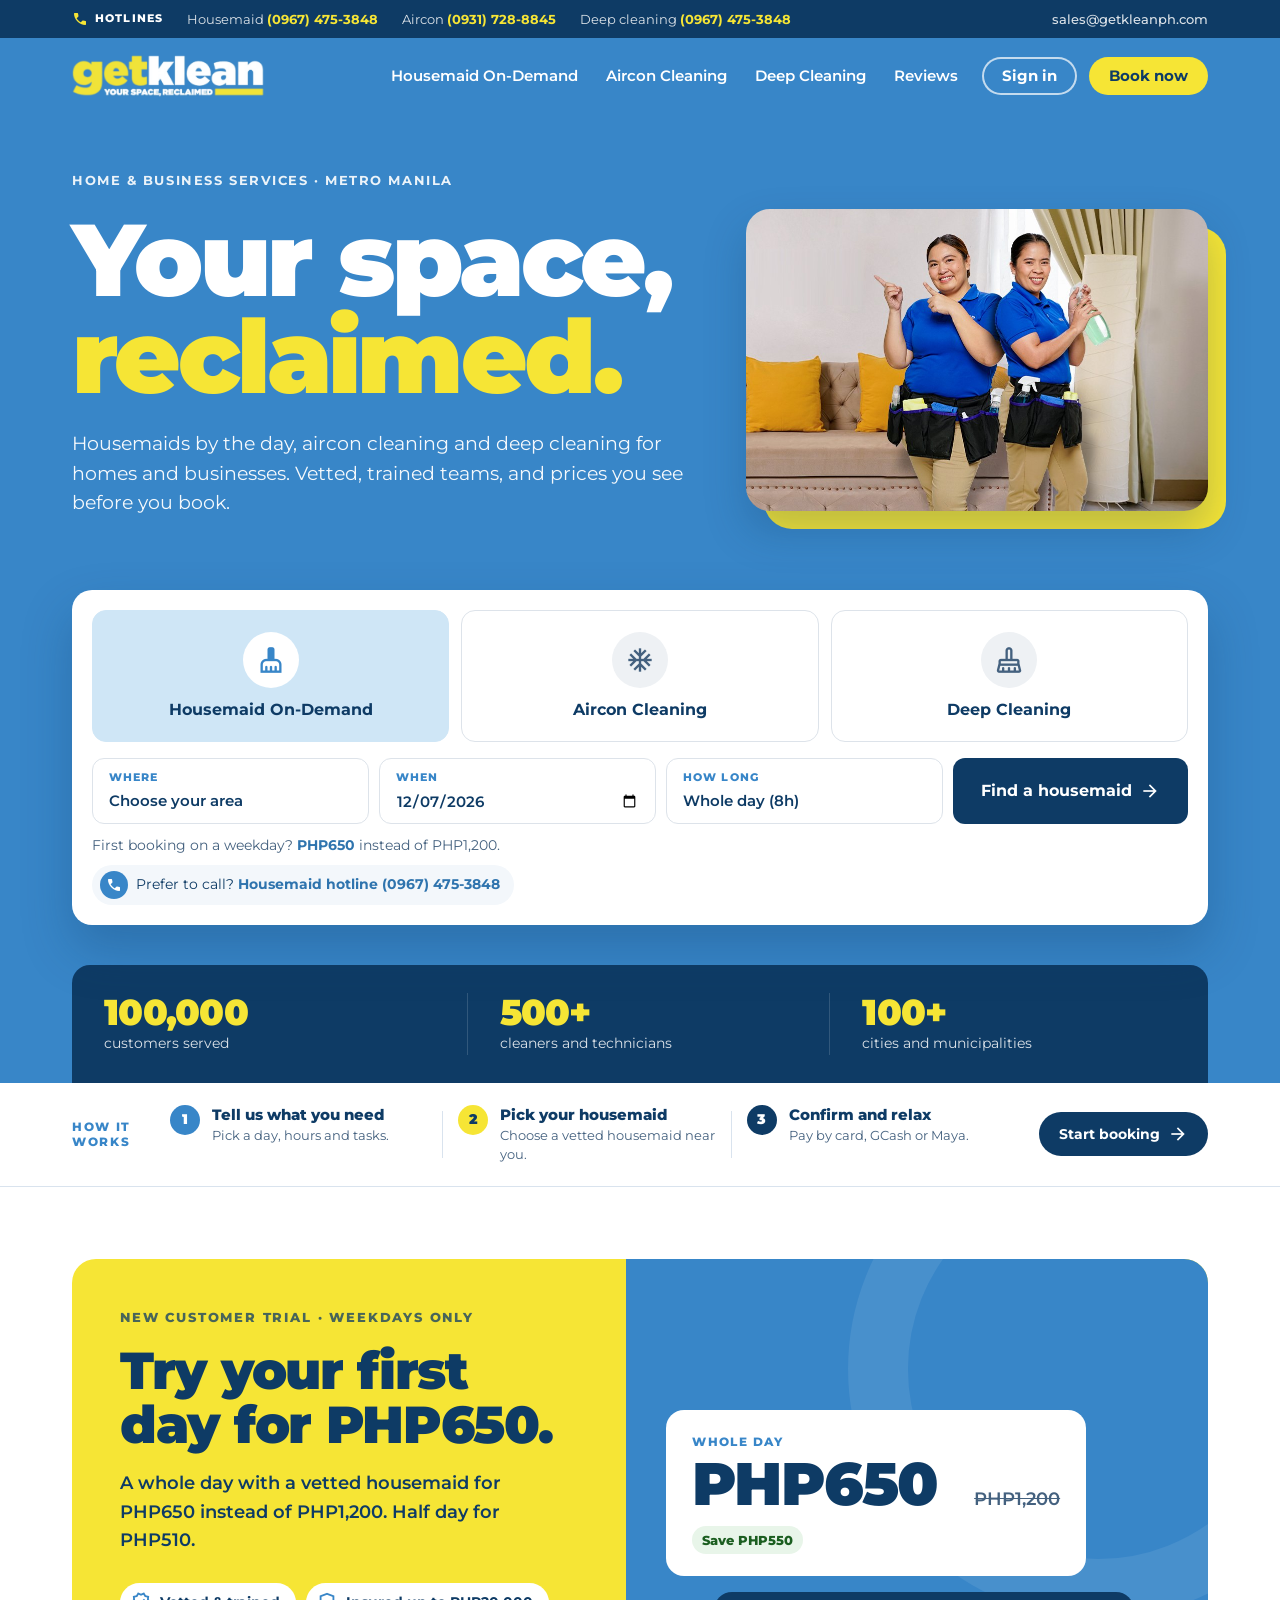
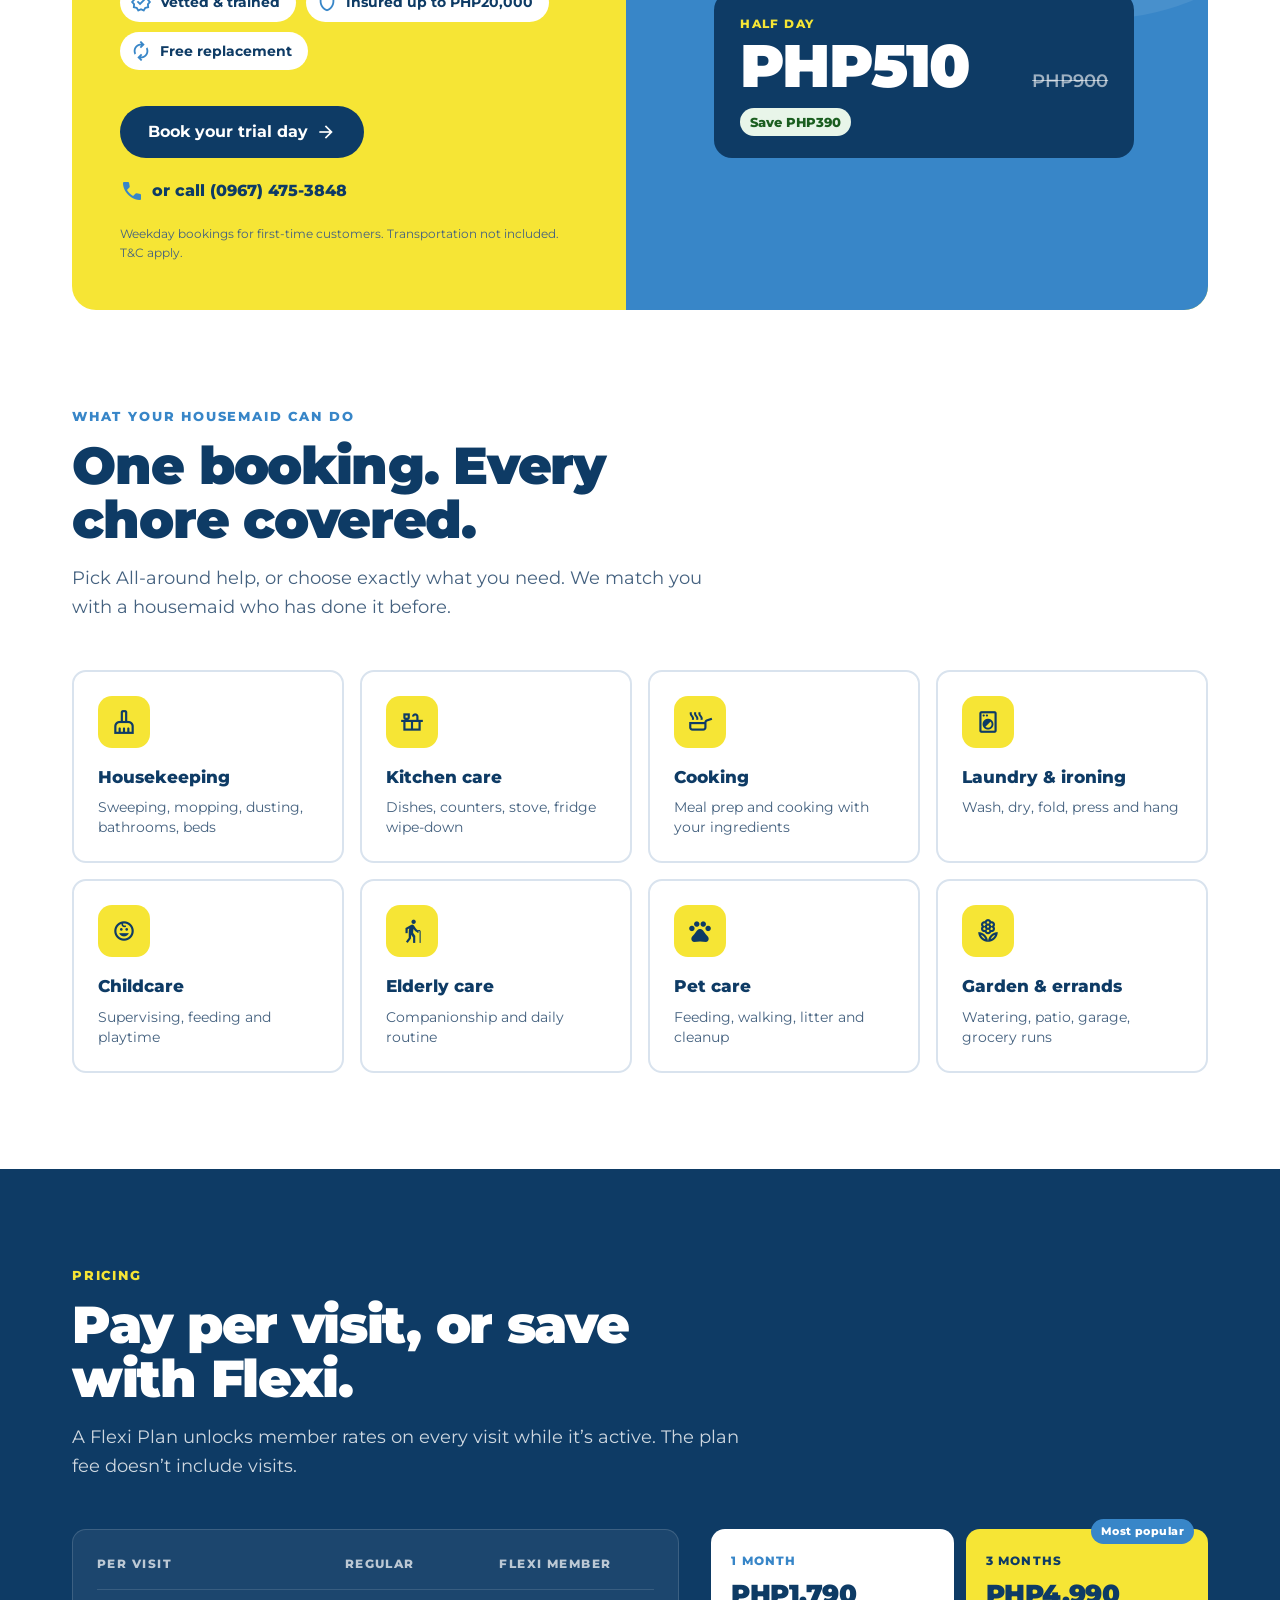
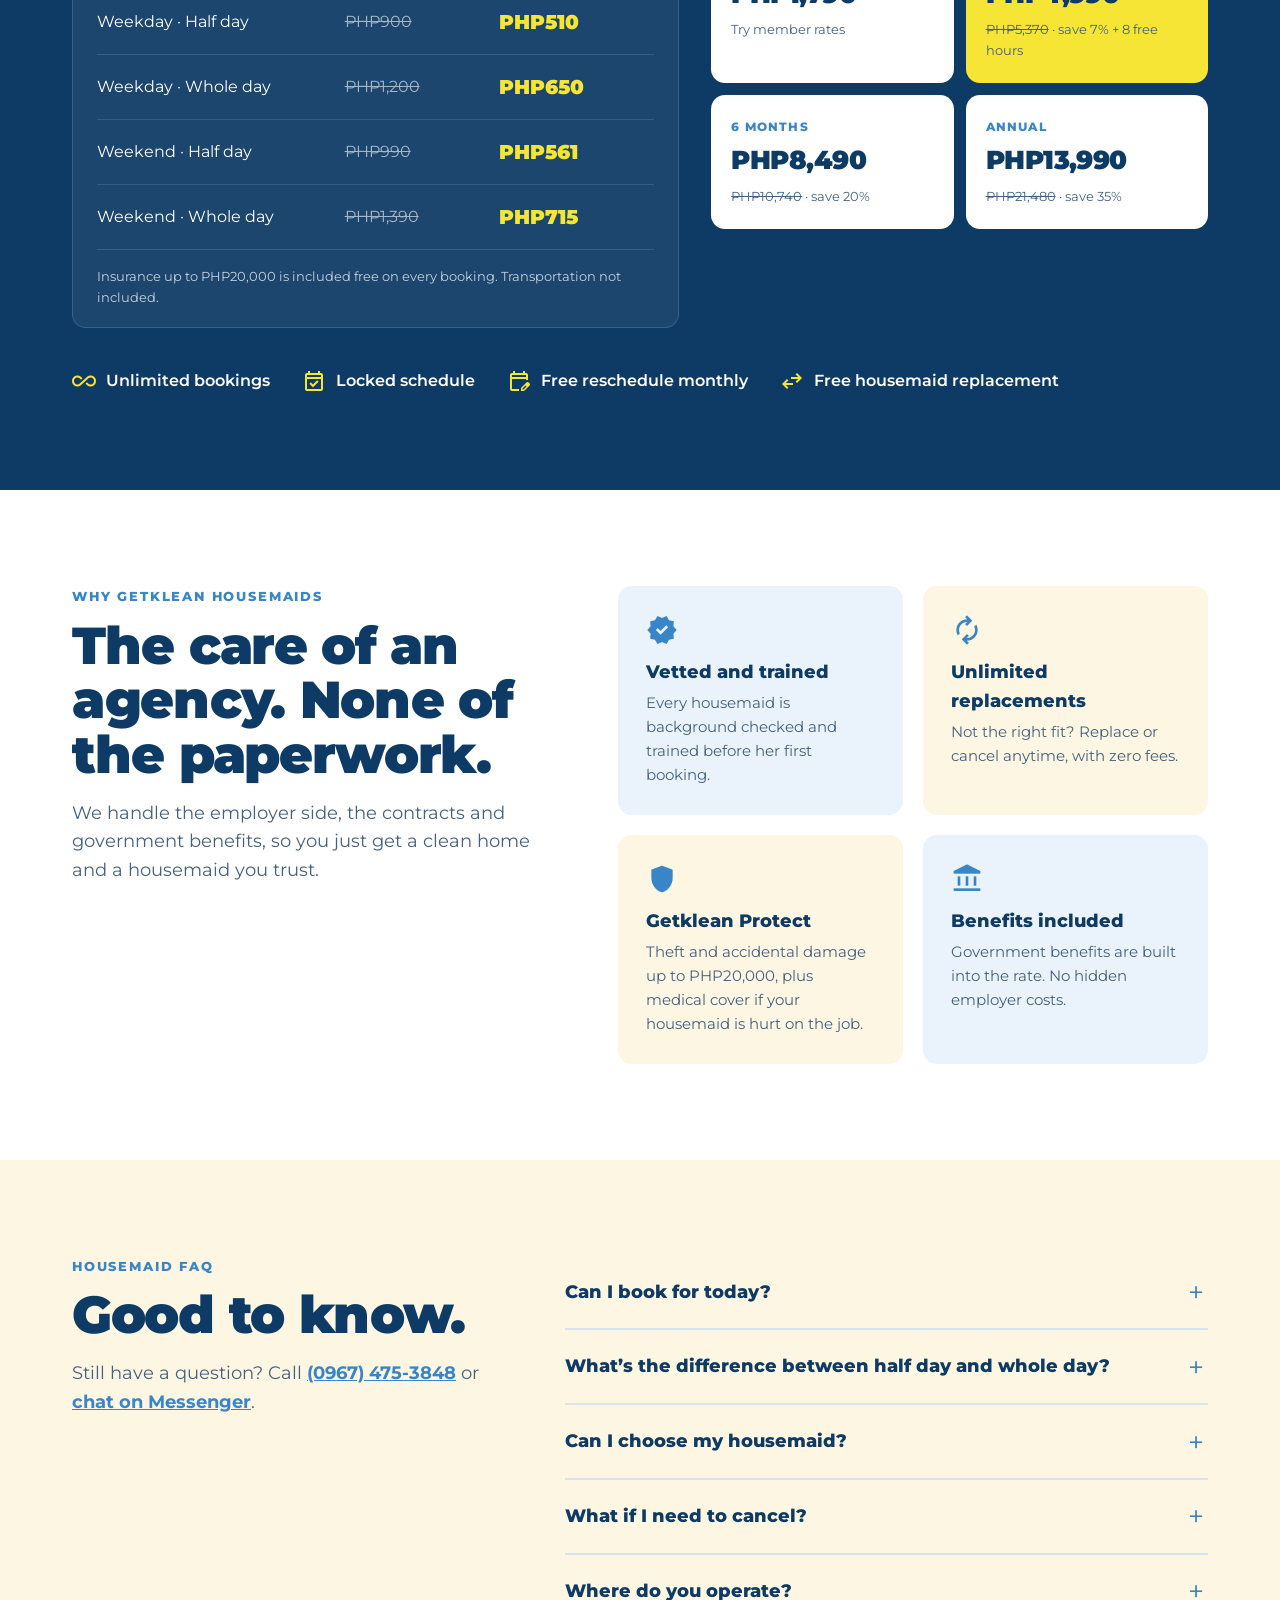
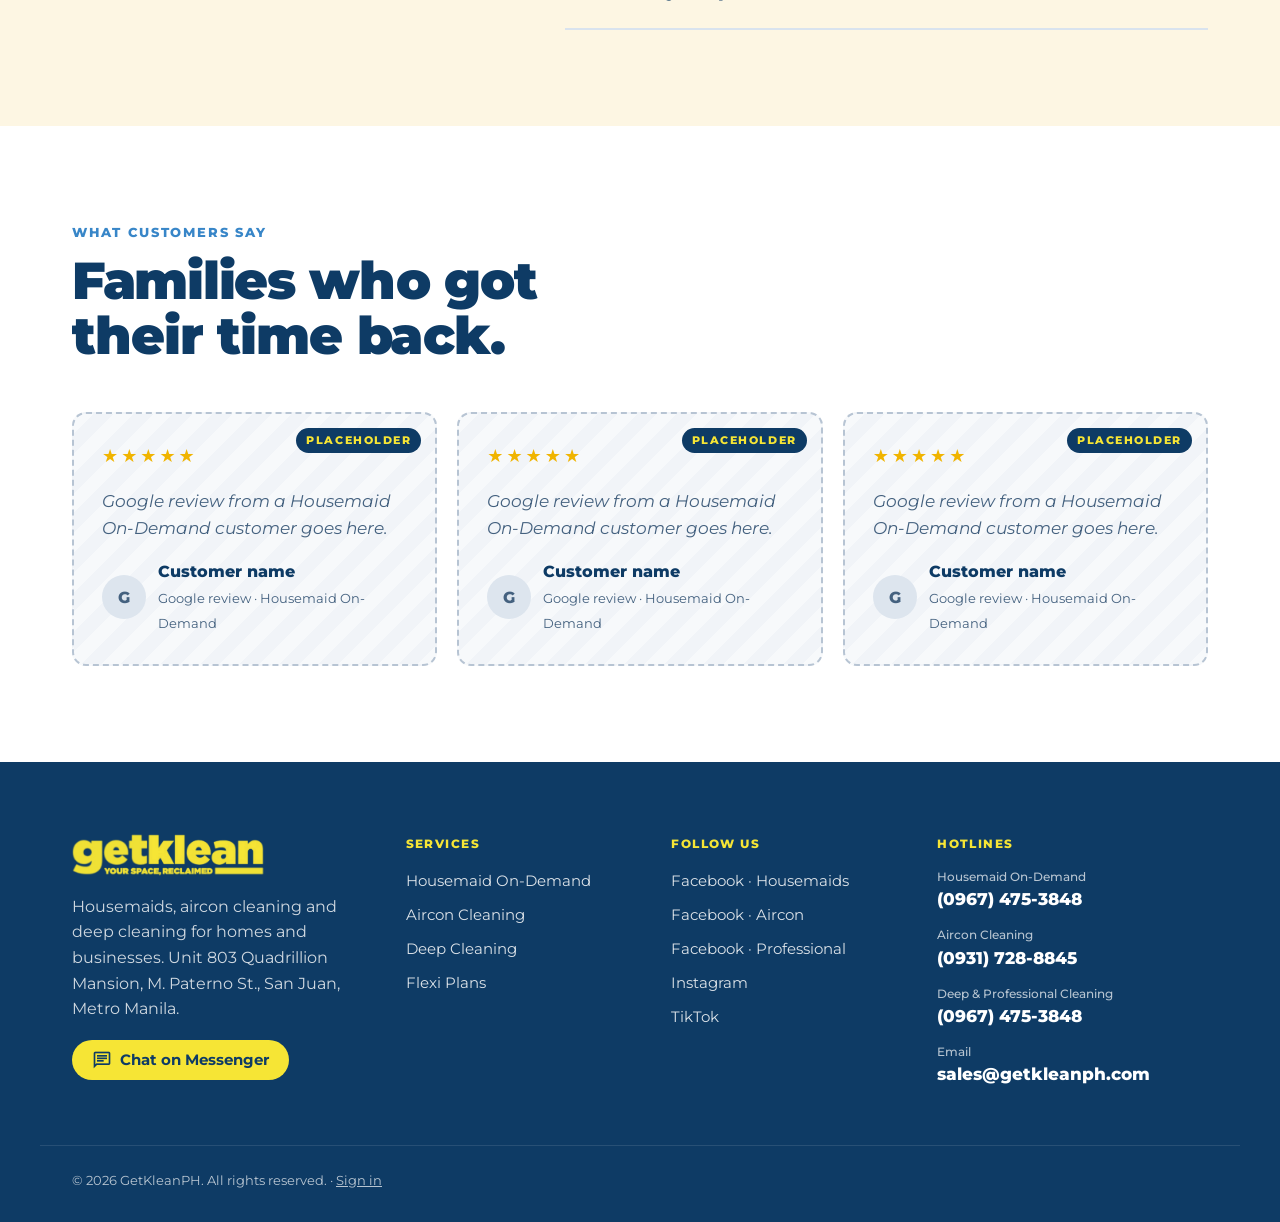
==== index.html @ 26be7ef7 "Per-unit testimonials; client logos only on Aircon and Deep Cleaning; housemaid review placeholders " ====
<!doctype html>
<html lang="en">
<head>
  <meta charset="utf-8">
  <meta name="viewport" content="width=device-width, initial-scale=1">
  <title>Getklean · Your space, reclaimed</title>
  <meta name="description" content="Housemaids on demand, aircon cleaning and deep cleaning for homes and businesses in Metro Manila. Vetted, trained, insured.">
  <meta property="og:title" content="Getklean · Your space, reclaimed">
  <meta property="og:description" content="Housemaid On-Demand, Aircon Cleaning and Deep Cleaning in Metro Manila.">
  <meta property="og:image" content="brand/logo.png">
  <meta name="theme-color" content="#3886c8">
  <link rel="icon" href="brand/favicon.png">
  <link rel="preconnect" href="https://fonts.googleapis.com">
  <link rel="preconnect" href="https://fonts.gstatic.com" crossorigin>
  <link rel="stylesheet" href="https://fonts.googleapis.com/css2?family=Montserrat:wght@400;500;600;700;800;900&display=swap">
  <link rel="stylesheet" href="https://fonts.googleapis.com/css2?family=Material+Symbols+Outlined:opsz,wght,FILL,GRAD@20..48,400,0..1,0&display=block">
  <link rel="stylesheet" href="site.css">
</head>
<body>
  <a class="skip" href="#main">Skip to content</a>

  <div class="hotbar" role="region" aria-label="Hotlines">
    <div class="container hotbar-in">
      <span class="hb-lbl"><span class="ic fill">call</span>Hotlines</span>
      <span>Housemaid <a href="tel:+639674753848">(0967) 475-3848</a></span>
      <span>Aircon <a href="tel:+639317288845">(0931) 728-8845</a></span>
      <span>Deep cleaning <a href="tel:+639674753848">(0967) 475-3848</a></span>
      <a class="hb-mail" href="mailto:sales@getkleanph.com">sales@getkleanph.com</a>
    </div>
  </div>

  <header class="top" id="top">
    <div class="container top-in">
      <a href="./" class="brand" aria-label="Getklean home"><img src="brand/logo-on-blue.png" alt="Getklean · Your space, reclaimed" width="192" height="42"></a>
      <button class="menu-btn" aria-label="Open menu" aria-expanded="false" aria-controls="menu"><span class="ic">menu</span></button>
      <nav class="menu" id="menu" aria-label="Main">
        <a href="#book-housemaid" data-unit-link="housemaid">Housemaid On-Demand</a>
        <a href="#book-aircon" data-unit-link="aircon">Aircon Cleaning</a>
        <a href="#book-deep" data-unit-link="deep">Deep Cleaning</a>
        <a href="#reviews" data-sec-link="reviews">Reviews</a>
        <a class="btn ghost" href="app/#/sign-in">Sign in</a>
        <a class="btn yellow" href="#book">Book now</a>
      </nav>
    </div>
  </header>

  <main id="main">
    <!-- ===================== SHARED MAIN BANNER ===================== -->
    <section class="hero">
      <div class="container hero-grid">
        <div class="hero-copy">
          <p class="eyebrow">Home &amp; business services · Metro Manila</p>
          <h1 class="display">Your space,<br><span class="y">reclaimed.</span></h1>
          <p class="lead">Housemaids by the day, aircon cleaning and deep cleaning for homes and businesses. Vetted, trained teams, and prices you see before you book.</p>
        </div>
        <figure class="hero-figure">
          <img src="img/cover-team.jpg" alt="Two smiling Getklean cleaners in blue uniforms with cleaning tool belts" width="923" height="604" fetchpriority="high">
        </figure>
      </div>

      <div class="container">
        <div class="finder" id="book">
          <div class="svc-tabs" role="tablist" aria-label="Choose a service">
            <button class="svc on" role="tab" aria-selected="true" aria-controls="f-housemaid" id="t-housemaid" data-svc="housemaid"><span class="svc-ic"><span class="ic">cleaning_services</span></span><b>Housemaid On-Demand</b></button>
            <button class="svc" role="tab" aria-selected="false" aria-controls="f-aircon" id="t-aircon" data-svc="aircon" tabindex="-1"><span class="svc-ic"><span class="ic">ac_unit</span></span><b>Aircon Cleaning</b></button>
            <button class="svc" role="tab" aria-selected="false" aria-controls="f-deep" id="t-deep" data-svc="deep" tabindex="-1"><span class="svc-ic"><span class="ic">mop</span></span><b>Deep Cleaning</b></button>
          </div>

          <form class="svc-form" id="f-housemaid" role="tabpanel" aria-labelledby="t-housemaid" data-svc="housemaid" novalidate>
            <label class="q-field"><span>Where</span><select name="where" required><option value="" selected disabled>Choose your area</option><option>Metro Manila</option><option>Bulacan</option><option>Rizal</option></select></label>
            <label class="q-field"><span>When</span><input type="date" name="when" required></label>
            <label class="q-field"><span>How long</span><select name="dur"><option value="whole">Whole day (8h)</option><option value="half">Half day (4h)</option></select></label>
            <button class="btn navy lg" type="submit">Find a housemaid <span class="ic">arrow_forward</span></button>
            <p class="f-note">First booking on a weekday? <b>PHP650</b> instead of PHP1,200.</p>
            <a class="f-call" href="tel:+639674753848"><span class="ic fill">call</span><span>Prefer to call? <b>Housemaid hotline (0967) 475-3848</b></span></a>
          </form>

          <form class="svc-form" id="f-aircon" role="tabpanel" aria-labelledby="t-aircon" data-svc="aircon" hidden novalidate>
            <label class="q-field"><span>Aircon type</span><select name="actype">
              <option value="Window type" data-price="970">Window type · PHP970</option>
              <option value="Split type" data-price="1600" selected>Split type · PHP1,600</option>
              <option value="Floor mounted" data-price="3100">Floor mounted · PHP3,100</option>
              <option value="Cassette type" data-price="5490">Cassette type · PHP5,490</option></select></label>
            <label class="q-field"><span>How many units?</span><select name="units"><option>1</option><option>2</option><option>3</option><option>4</option><option>5</option><option>6</option><option>8</option><option>10</option></select></label>
            <button class="btn navy lg" type="submit">Book now <span class="ic">arrow_forward</span></button>
            <p class="f-note" aria-live="polite">Estimated total <b id="ac-est">PHP1,600</b> · final price confirmed when you book.</p>
            <a class="f-call" href="tel:+639317288845"><span class="ic fill">call</span><span>Prefer to call? <b>Aircon hotline (0931) 728-8845</b></span></a>
          </form>

          <form class="svc-form" id="f-deep" role="tabpanel" aria-labelledby="t-deep" data-svc="deep" hidden novalidate>
            <label class="q-field"><span>Type of space</span><select name="space"><option value="Office">Office · from PHP990</option><option value="Restaurant">Restaurant · from PHP1,490</option><option value="Airbnb">Airbnb / condo unit · from PHP800</option></select></label>
            <label class="q-field"><span>Where</span><select name="where" required><option value="" selected disabled>Choose your area</option><option>Metro Manila</option><option>Bulacan</option><option>Rizal</option><option>Other city</option></select></label>
            <button class="btn navy lg" type="submit">Get a quote <span class="ic">arrow_forward</span></button>
            <p class="f-note">We’ll reply with a quote for your space and schedule.</p>
            <a class="f-call" href="tel:+639674753848"><span class="ic fill">call</span><span>Prefer to call? <b>Deep cleaning hotline (0967) 475-3848</b></span></a>
          </form>
        </div>
      </div>

      <div class="container stats three">
        <div><b>100,000</b><span>customers served</span></div>
        <div><b>500+</b><span>cleaners and technicians</span></div>
        <div><b>100+</b><span>cities and municipalities</span></div>
      </div>
    </section>

    <!-- ===================== HOUSEMAID ON-DEMAND ===================== -->
    <div class="unit" id="unit-housemaid" data-unit="housemaid">
      <section class="how-strip" aria-label="How it works">
        <div class="container hs-in">
          <p class="hs-k">How it works</p>
          <ol class="hs-steps">
            <li><span class="hs-n">1</span><div><b>Tell us what you need</b><small>Pick a day, hours and tasks.</small></div></li>
            <li><span class="hs-n">2</span><div><b>Pick your housemaid</b><small>Choose a vetted housemaid near you.</small></div></li>
            <li><span class="hs-n">3</span><div><b>Confirm and relax</b><small>Pay by card, GCash or Maya.</small></div></li>
          </ol>
          <a class="btn navy hs-cta" href="app/#/book/when">Start booking <span class="ic">arrow_forward</span></a>
        </div>
      </section>
      <section class="campaign-sec">
        <div class="container">
          <div class="banner trial">
            <div class="banner-copy">
              <p class="kicker">New customer trial · weekdays only</p>
              <h2 class="h2">Try your first day for PHP650.</h2>
              <p class="b-sub">A whole day with a vetted housemaid for PHP650 instead of PHP1,200. Half day for PHP510.</p>
              <ul class="b-perks">
                <li><span class="ic">verified</span>Vetted &amp; trained</li>
                <li><span class="ic">shield</span>Insured up to PHP20,000</li>
                <li><span class="ic">autorenew</span>Free replacement</li>
              </ul>
              <div class="b-actions"><a class="btn navy lg" href="app/#/book/when">Book your trial day <span class="ic">arrow_forward</span></a><a class="b-call" href="tel:+639674753848"><span class="ic fill">call</span>or call (0967) 475-3848</a></div>
              <p class="terms">Weekday bookings for first-time customers. Transportation not included. T&amp;C apply.</p>
            </div>
            <div class="trial-art" aria-hidden="true">
              <div class="ta-price"><small>Whole day</small><b>PHP650</b><s>PHP1,200</s><span class="ta-save">Save PHP550</span></div>
              <div class="ta-price alt"><small>Half day</small><b>PHP510</b><s>PHP900</s><span class="ta-save">Save PHP390</span></div>
            </div>
          </div>
        </div>
      </section>

      <section class="sec">
        <div class="container">
          <p class="kicker">What your housemaid can do</p>
          <h2 class="h2">One booking. Every chore covered.</h2>
          <p class="sub">Pick All-around help, or choose exactly what you need. We match you with a housemaid who has done it before.</p>
          <div class="tasks">
            <div class="task"><span class="ic">cleaning_services</span><b>Housekeeping</b><small>Sweeping, mopping, dusting, bathrooms, beds</small></div>
            <div class="task"><span class="ic">countertops</span><b>Kitchen care</b><small>Dishes, counters, stove, fridge wipe-down</small></div>
            <div class="task"><span class="ic">skillet</span><b>Cooking</b><small>Meal prep and cooking with your ingredients</small></div>
            <div class="task"><span class="ic">local_laundry_service</span><b>Laundry &amp; ironing</b><small>Wash, dry, fold, press and hang</small></div>
            <div class="task"><span class="ic">child_care</span><b>Childcare</b><small>Supervising, feeding and playtime</small></div>
            <div class="task"><span class="ic">elderly</span><b>Elderly care</b><small>Companionship and daily routine</small></div>
            <div class="task"><span class="ic fill">pets</span><b>Pet care</b><small>Feeding, walking, litter and cleanup</small></div>
            <div class="task"><span class="ic">local_florist</span><b>Garden &amp; errands</b><small>Watering, patio, garage, grocery runs</small></div>
          </div>
        </div>
      </section>


      <section class="sec navy">
        <div class="container">
          <p class="kicker y">Pricing</p>
          <h2 class="h2">Pay per visit, or save with Flexi.</h2>
          <p class="sub">A Flexi Plan unlocks member rates on every visit while it’s active. The plan fee doesn’t include visits.</p>
          <div class="price-wrap">
            <div class="rates" role="table" aria-label="Housemaid price per visit">
              <div class="r head" role="row"><span role="columnheader">Per visit</span><span role="columnheader">Regular</span><span role="columnheader">Flexi member</span></div>
              <div class="r" role="row"><span role="cell">Weekday · Half day</span><span role="cell"><s>PHP900</s></span><span role="cell"><b>PHP510</b></span></div>
              <div class="r" role="row"><span role="cell">Weekday · Whole day</span><span role="cell"><s>PHP1,200</s></span><span role="cell"><b>PHP650</b></span></div>
              <div class="r" role="row"><span role="cell">Weekend · Half day</span><span role="cell"><s>PHP990</s></span><span role="cell"><b>PHP561</b></span></div>
              <div class="r" role="row"><span role="cell">Weekend · Whole day</span><span role="cell"><s>PHP1,390</s></span><span role="cell"><b>PHP715</b></span></div>
              <p class="note">Insurance up to PHP20,000 is included free on every booking. Transportation not included.</p>
            </div>
            <div class="plans">
              <a class="plan" href="app/#/book/plan" data-plan="1m"><span class="pl">1 month</span><b>PHP1,790</b><small>Try member rates</small></a>
              <a class="plan pop" href="app/#/book/plan" data-plan="3m"><span class="badge">Most popular</span><span class="pl">3 months</span><b>PHP4,990</b><small><s>PHP5,370</s> · save 7% + 8 free hours</small></a>
              <a class="plan" href="app/#/book/plan" data-plan="6m"><span class="pl">6 months</span><b>PHP8,490</b><small><s>PHP10,740</s> · save 20%</small></a>
              <a class="plan" href="app/#/book/plan" data-plan="12m"><span class="pl">Annual</span><b>PHP13,990</b><small><s>PHP21,480</s> · save 35%</small></a>
            </div>
          </div>
          <ul class="perks">
            <li><span class="ic">all_inclusive</span>Unlimited bookings</li>
            <li><span class="ic">event_available</span>Locked schedule</li>
            <li><span class="ic">edit_calendar</span>Free reschedule monthly</li>
            <li><span class="ic">swap_horiz</span>Free housemaid replacement</li>
          </ul>
        </div>
      </section>

      <section class="sec">
        <div class="container why">
          <div>
            <p class="kicker">Why Getklean housemaids</p>
            <h2 class="h2">The care of an agency. None of the paperwork.</h2>
            <p class="sub">We handle the employer side, the contracts and government benefits, so you just get a clean home and a housemaid you trust.</p>
          </div>
          <ul class="why-list">
            <li><span class="ic fill">verified</span><div><b>Vetted and trained</b><p>Every housemaid is background checked and trained before her first booking.</p></div></li>
            <li><span class="ic fill">autorenew</span><div><b>Unlimited replacements</b><p>Not the right fit? Replace or cancel anytime, with zero fees.</p></div></li>
            <li><span class="ic fill">shield</span><div><b>Getklean Protect</b><p>Theft and accidental damage up to PHP20,000, plus medical cover if your housemaid is hurt on the job.</p></div></li>
            <li><span class="ic fill">account_balance</span><div><b>Benefits included</b><p>Government benefits are built into the rate. No hidden employer costs.</p></div></li>
          </ul>
        </div>
      </section>

      <section class="sec cream">
        <div class="container faq">
          <div><p class="kicker">Housemaid FAQ</p><h2 class="h2">Good to know.</h2>
            <p class="sub">Still have a question? Call <a href="tel:+639674753848">(0967) 475-3848</a> or <a href="https://m.me/getklean.housemaids" target="_blank" rel="noopener">chat on Messenger</a>.</p></div>
          <div class="qa">
            <details><summary>Can I book for today?</summary><p>Yes. Choose “Book now” and pick today or tomorrow. Start times run from 7:00AM to 3:00PM.</p></details>
            <details><summary>What’s the difference between half day and whole day?</summary><p>Half day is 4 hours of service. Whole day is 8 hours: 7 hours of service plus a 1-hour break.</p></details>
            <details><summary>Can I choose my housemaid?</summary><p>Yes. You’ll see recommended housemaids near you with their rating and distance. Pick one, save favorites for next time, or let us match you.</p></details>
            <details><summary>What if I need to cancel?</summary><p>Cancellation is free up to 24 hours before each visit. Flexi members also get a free reschedule once a month.</p></details>
            <details><summary>Where do you operate?</summary><p>Metro Manila, Bulacan and Rizal.</p></details>
          </div>
        </div>
      </section>
      <section class="sec reviews-sec" id="reviews-housemaid" data-sec="reviews">
        <div class="container">
          <p class="kicker">What customers say</p>
          <h2 class="h2">Families who got their time back.</h2>
          <div class="reviews">
            <figure class="ph-review"><span class="ph-tag">Placeholder</span><div class="stars" aria-hidden="true">★★★★★</div><blockquote>Google review from a Housemaid On-Demand customer goes here.</blockquote><figcaption><span class="av">G</span><span><b>Customer name</b><small>Google review · Housemaid On-Demand</small></span></figcaption></figure><figure class="ph-review"><span class="ph-tag">Placeholder</span><div class="stars" aria-hidden="true">★★★★★</div><blockquote>Google review from a Housemaid On-Demand customer goes here.</blockquote><figcaption><span class="av">G</span><span><b>Customer name</b><small>Google review · Housemaid On-Demand</small></span></figcaption></figure><figure class="ph-review"><span class="ph-tag">Placeholder</span><div class="stars" aria-hidden="true">★★★★★</div><blockquote>Google review from a Housemaid On-Demand customer goes here.</blockquote><figcaption><span class="av">G</span><span><b>Customer name</b><small>Google review · Housemaid On-Demand</small></span></figcaption></figure>
          </div>
        </div>
      </section>
    </div>

    <!-- ===================== AIRCON CLEANING ===================== -->
    <div class="unit" id="unit-aircon" data-unit="aircon" hidden>
      <section class="how-strip" aria-label="How it works">
        <div class="container hs-in">
          <p class="hs-k">How it works</p>
          <ol class="hs-steps">
            <li><span class="hs-n">1</span><div><b>Tell us your units</b><small>Choose the type and number of units.</small></div></li>
            <li><span class="hs-n">2</span><div><b>Pick a schedule</b><small>Book online or call our hotline.</small></div></li>
            <li><span class="hs-n">3</span><div><b>We clean, you cool down</b><small>We clean each unit and tidy up.</small></div></li>
          </ol>
          <a class="btn navy hs-cta" href="#book-aircon">Book aircon cleaning <span class="ic">arrow_forward</span></a>
        </div>
      </section>
      <section class="campaign-sec">
        <div class="container">
          <div class="banner elnino">
            <div class="banner-copy">
              <p class="kicker">Aircon cleaning · El Niño</p>
              <h2 class="h2">Is your aircon ready for El Niño?</h2>
              <p class="b-sub">Keep your aircon clean and ready for the heat.</p>
              <ul class="b-perks">
                <li><span class="ic">ac_unit</span>Better cooling</li>
                <li><span class="ic">air</span>Cleaner air</li>
                <li><span class="ic">device_thermostat</span>Higher efficiency</li>
              </ul>
              <div class="b-actions"><a class="btn navy lg" href="#book-aircon">Book now <span class="ic">arrow_forward</span></a><a class="b-call" href="tel:+639317288845"><span class="ic fill">call</span>or call (0931) 728-8845</a></div>
            </div>
            <div class="banner-photo"><img src="img/aircon-el-nino.jpg" alt="A woman sitting on her bed, sweating in the heat" width="1080" height="640" loading="lazy"></div>
          </div>
        </div>
      </section>

      <section class="sec">
        <div class="container">
          <p class="kicker">Rates</p>
          <h2 class="h2">Stay cool with professional aircon cleaning.</h2>
          <p class="sub">Boost your air quality, extend your aircon’s life and save on energy bills, all with a single cleaning.</p>
          <div class="ac-rates">
            <button class="ac-card" data-actype="Window type"><span class="ic">window</span><b>Window type</b><span class="ac-p">PHP970</span><span class="ac-go">Book <span class="ic">arrow_forward</span></span></button>
            <button class="ac-card pop" data-actype="Split type"><span class="ic">ac_unit</span><b>Split type</b><span class="ac-p">PHP1,600</span><span class="ac-go">Book <span class="ic">arrow_forward</span></span></button>
            <button class="ac-card" data-actype="Floor mounted"><span class="ic">kitchen</span><b>Floor mounted</b><span class="ac-p">PHP3,100</span><span class="ac-go">Book <span class="ic">arrow_forward</span></span></button>
            <button class="ac-card" data-actype="Cassette type"><span class="ic">grid_view</span><b>Cassette type</b><span class="ac-p">PHP5,490</span><span class="ac-go">Book <span class="ic">arrow_forward</span></span></button>
          </div>
        </div>
      </section>

      <section class="sec cream">
        <div class="container why">
          <div>
            <p class="kicker">Why clean your aircon</p>
            <h2 class="h2">Cooler rooms. Cleaner air. Lower bills.</h2>
            <p class="sub">Trusted by thousands of households in Metro Manila.</p>
          </div>
          <ul class="why-list">
            <li><span class="ic">air</span><div><b>Improved air quality</b><p>Remove dust, allergens and bacteria.</p></div></li>
            <li><span class="ic">bolt</span><div><b>Energy efficiency</b><p>Reduce your energy bills.</p></div></li>
            <li><span class="ic">event_available</span><div><b>Quick and convenient</b><p>Book online or through our hotline.</p></div></li>
            <li><span class="ic">build</span><div><b>Longer lifespan</b><p>Prevent wear and tear on your unit.</p></div></li>
          </ul>
        </div>
      </section>


      <section class="sec cream">
        <div class="container faq">
          <div><p class="kicker">Aircon FAQ</p><h2 class="h2">Good to know.</h2>
            <p class="sub">Still have a question? Call <a href="tel:+639317288845">(0931) 728-8845</a>.</p></div>
          <div class="qa">
            <details><summary>Which aircon types do you clean?</summary><p>Window type, split type, floor mounted and cassette type units.</p></details>
            <details><summary>How do I book?</summary><p>Choose your aircon type and number of units above and tap Book now, or call our aircon hotline at (0931) 728-8845.</p></details>
            <details><summary>Where are you available?</summary><p>Metro Manila and most key cities in the Philippines.</p></details>
          </div>
        </div>
      </section>
      <section class="sec reviews-sec" id="reviews-aircon" data-sec="reviews">
        <div class="container">
          <p class="kicker">What customers say</p>
          <h2 class="h2">Cool rooms, happy customers.</h2>
          <div class="reviews">
            <figure><div class="stars" aria-label="5 out of 5 stars">★★★★★</div><blockquote>“I just had my air conditioner cleaned, wow amazing service! I am blown away at how clean it now is… It looks brand new. Lovely company to do business with, very friendly &amp; professional from sales to technician.”</blockquote><figcaption><span class="av">NR</span><span><b>Niessel Rizaldo</b><small>Aircon cleaning</small></span></figcaption></figure><figure><div class="stars" aria-label="5 out of 5 stars">★★★★★</div><blockquote>“It’s my first time to try booking your services, and I have to say, 10/10! Truly bumalik nga ang lamig ng 2y/o aircon namin, we thought may problem lang with the freon. They worked fast and efficiently.”</blockquote><figcaption><span class="av">M</span><span><b>Milcah</b><small>Aircon cleaning</small></span></figcaption></figure><figure><div class="stars" aria-label="5 out of 5 stars">★★★★★</div><blockquote>“Problem solved. Unlike other service providers na basta lang mabugahan ng tubig yung unit para masabing malinis. From now on, GetKlean is our family go-to aircon service. Thank you very much!”</blockquote><figcaption><span class="av">JT</span><span><b>Johnson Tang</b><small>Aircon cleaning</small></span></figcaption></figure>
          </div>
        </div>
      </section>
      <section class="sec clients-sec" id="clients-aircon" data-sec="clients">
        <div class="container">
          <p class="kicker">Clients and partners</p>
          <h2 class="h2">Trusted by brands you know.</h2>
          <ul class="logos" aria-label="Clients and partners">
          <li><img src="https://static.wixstatic.com/media/497128_9275147d985046afaaea61345274e44d~mv2.png/v1/fill/w_980,h_1123,al_c,q_90,usm_0.66_1.00_0.01,enc_avif,quality_auto/JBFCF-f8098eac.png" alt="Jollibee" loading="lazy" decoding="async" onerror="this.replaceWith(Object.assign(document.createElement('span'),{className:'logo-fb',textContent:this.alt}))"></li>
          <li><img src="https://static.wixstatic.com/media/497128_367b0bf2c3ad4a399a6a7c266b270743~mv2.png/v1/fill/w_980,h_214,al_c,q_85,usm_0.66_1.00_0.01,enc_avif,quality_auto/manam-logo-updated-png.png" alt="Manam" loading="lazy" decoding="async" onerror="this.replaceWith(Object.assign(document.createElement('span'),{className:'logo-fb',textContent:this.alt}))"></li>
          <li><img src="https://static.wixstatic.com/media/497128_d88f51065b21479f9e0c1607899b0015~mv2.jpg/v1/fill/w_980,h_980,al_c,q_85,usm_0.66_1.00_0.01,enc_avif,quality_auto/301219640_402673242002290_8098956746775640752_n.jpg" alt="Bruno’s" loading="lazy" decoding="async" onerror="this.replaceWith(Object.assign(document.createElement('span'),{className:'logo-fb',textContent:this.alt}))"></li>
          <li><img src="https://static.wixstatic.com/media/497128_a25e85c65d7845ca938d48fd1dec2231~mv2.png/v1/fill/w_667,h_830,al_c,q_90,enc_avif,quality_auto/CLIENTS-WE-SERVE_0041_PNP.png" alt="PNP" loading="lazy" decoding="async" onerror="this.replaceWith(Object.assign(document.createElement('span'),{className:'logo-fb',textContent:this.alt}))"></li>
          <li><img src="https://static.wixstatic.com/media/497128_976db87bea5f412c84b6714fe8434a30~mv2.png/v1/fill/w_900,h_500,al_c,q_90,enc_avif,quality_auto/naval-group-vector-logo.png" alt="Naval Group" loading="lazy" decoding="async" onerror="this.replaceWith(Object.assign(document.createElement('span'),{className:'logo-fb',textContent:this.alt}))"></li>
          <li><img src="https://static.wixstatic.com/media/497128_c6519fcc5a8b46d8aa9c4cb7130e2918~mv2.png/v1/fill/w_980,h_980,al_c,q_90,usm_0.66_1.00_0.01,enc_avif,quality_auto/CLIENTS-WE-SERVE_0042_GOOGLE.png" alt="Google" loading="lazy" decoding="async" onerror="this.replaceWith(Object.assign(document.createElement('span'),{className:'logo-fb',textContent:this.alt}))"></li>
          <li><img src="https://static.wixstatic.com/media/497128_cad1b89ad78c4576826b125ed38b7638~mv2.png/v1/fill/w_280,h_80,al_c,q_85,enc_avif,quality_auto/secureops.png" alt="Secureops" loading="lazy" decoding="async" onerror="this.replaceWith(Object.assign(document.createElement('span'),{className:'logo-fb',textContent:this.alt}))"></li>
          <li><img src="https://static.wixstatic.com/media/497128_d526bb04518d4914a95c721c02abe265~mv2.png/v1/fill/w_980,h_718,al_c,q_90,usm_0.66_1.00_0.01,enc_avif,quality_auto/CLIENTS-WE-SERVE_0038_SECURITY-BANK.png" alt="Security Bank" loading="lazy" decoding="async" onerror="this.replaceWith(Object.assign(document.createElement('span'),{className:'logo-fb',textContent:this.alt}))"></li>
          <li><img src="https://static.wixstatic.com/media/497128_68a0f43ee97b437fb7b1e54911200974~mv2.png/v1/fill/w_980,h_980,al_c,q_90,usm_0.66_1.00_0.01,enc_avif,quality_auto/CLIENTS-WE-SERVE_0040_PS-BANK.png" alt="PSBank" loading="lazy" decoding="async" onerror="this.replaceWith(Object.assign(document.createElement('span'),{className:'logo-fb',textContent:this.alt}))"></li>
          <li><img src="https://static.wixstatic.com/media/497128_c4a17e9d22c14100817a133e2b6993b9~mv2.jpg/v1/fill/w_980,h_794,al_c,q_85,usm_0.66_1.00_0.01,enc_avif,quality_auto/Belo-Logo-CA8161-0218-edited-scaled.jpg" alt="Belo" loading="lazy" decoding="async" onerror="this.replaceWith(Object.assign(document.createElement('span'),{className:'logo-fb',textContent:this.alt}))"></li>
          <li><img src="https://static.wixstatic.com/media/497128_5f7709f6032945bb902b8178e941a482~mv2.png/v1/fill/w_980,h_980,al_c,q_90,usm_0.66_1.00_0.01,enc_avif,quality_auto/CLIENTS-WE-SERVE_0037_UNILEVER.png" alt="Unilever" loading="lazy" decoding="async" onerror="this.replaceWith(Object.assign(document.createElement('span'),{className:'logo-fb',textContent:this.alt}))"></li>
          <li><img src="https://static.wixstatic.com/media/497128_1ec34f7f7013476e90d3c271567f0985~mv2.png/v1/fill/w_207,h_244,al_c,q_85,enc_avif,quality_auto/images.png" alt="Zenith Medical" loading="lazy" decoding="async" onerror="this.replaceWith(Object.assign(document.createElement('span'),{className:'logo-fb',textContent:this.alt}))"></li>
          <li><img src="https://static.wixstatic.com/media/497128_8936edbce6a043f7b0af9b27cecbe893~mv2.png/v1/fill/w_980,h_980,al_c,q_90,usm_0.66_1.00_0.01,enc_avif,quality_auto/CLIENTS-WE-SERVE_0039_RESORT-WORLD.png" alt="Resorts World" loading="lazy" decoding="async" onerror="this.replaceWith(Object.assign(document.createElement('span'),{className:'logo-fb',textContent:this.alt}))"></li>
          <li><img src="https://static.wixstatic.com/media/497128_42959f26649c40edabf9c3e3a5b5ee9e~mv2.png/v1/fill/w_980,h_980,al_c,q_90,usm_0.66_1.00_0.01,enc_avif,quality_auto/CLIENTS-WE-SERVE_0036_SM.png" alt="SM Supermalls" loading="lazy" decoding="async" onerror="this.replaceWith(Object.assign(document.createElement('span'),{className:'logo-fb',textContent:this.alt}))"></li>
        </ul>
        </div>
      </section>
    </div>

    <!-- ===================== DEEP CLEANING (Getklean Professional) ===================== -->
    <div class="unit" id="unit-deep" data-unit="deep" hidden>
      <section class="how-strip" aria-label="How it works">
        <div class="container hs-in">
          <p class="hs-k">How it works</p>
          <ol class="hs-steps">
            <li><span class="hs-n">1</span><div><b>Tell us about your space</b><small>Office, restaurant or Airbnb.</small></div></li>
            <li><span class="hs-n">2</span><div><b>Get your quote</b><small>Priced for your space and scope.</small></div></li>
            <li><span class="hs-n">3</span><div><b>We schedule your crew</b><small>Timed around your business hours.</small></div></li>
          </ol>
          <a class="btn navy hs-cta" href="#book-deep">Get a quote <span class="ic">arrow_forward</span></a>
        </div>
      </section>
      <section class="campaign-sec">
        <div class="container">
          <div class="banner placeholder" role="img" aria-label="Deep cleaning campaign placeholder">
            <div class="ph-in">
              <span class="ph-tag">Placeholder</span>
              <span class="ic">image</span>
              <p class="ph-t">Deep Cleaning campaign art</p>
              <p class="ph-s">Drop the campaign banner here · recommended 1920 × 720 px (desktop) and 1080 × 1080 px (mobile)</p>
            </div>
          </div>
        </div>
      </section>

      <section class="sec">
        <div class="container">
          <p class="kicker">Getklean Professional</p>
          <h2 class="h2">Cleaner workplace, happier headspace.</h2>
          <p class="sub">Top-tier deep cleaning for businesses and rentals. Cleaner, healthier spaces that lift productivity and guest satisfaction.</p>
          <div class="pro-cards">
            <article class="pro"><span class="pro-ic"><span class="ic">apartment</span></span><h3>Office cleaning</h3><p class="from">Starts at <b>PHP990</b></p><ul><li>Lobby</li><li>Working areas and cubicles</li><li>Restrooms</li><li>Office pantry</li><li>Conference rooms</li></ul><button class="btn navy" data-space="Office">Get a quote</button></article>
            <article class="pro"><span class="pro-ic"><span class="ic">restaurant</span></span><h3>Restaurant cleaning</h3><p class="from">Starts at <b>PHP1,490</b></p><ul><li>Dining area</li><li>Restrooms</li></ul><button class="btn navy" data-space="Restaurant">Get a quote</button></article>
            <article class="pro"><span class="pro-ic"><span class="ic">bed</span></span><h3>Airbnb cleaning</h3><p class="from">Starts at <b>PHP800</b></p><ul><li>Check-out, check-in cleaning</li><li>Laundry</li><li>Room quality checking</li></ul><button class="btn navy" data-space="Airbnb">Get a quote</button></article>
          </div>
        </div>
      </section>

      <section class="sec cream">
        <div class="container why">
          <div>
            <p class="kicker">Why Getklean Professional</p>
            <h2 class="h2">Cleanliness is next to business excellence.</h2>
            <p class="sub">Trusted by brands in food, banking, tech, government, hospitality and retail.</p>
          </div>
          <ul class="why-list">
            <li><span class="ic">groups</span><div><b>Trained, professional crews</b><p>Polite, well-trained cleaners who know commercial spaces.</p></div></li>
            <li><span class="ic">task_alt</span><div><b>Meticulous and efficient</b><p>Thorough work that keeps your operations running.</p></div></li>
            <li><span class="ic">science</span><div><b>High-standard chemicals</b><p>Professional-grade products for a deeper, safer clean.</p></div></li>
            <li><span class="ic">request_quote</span><div><b>Clear quotes</b><p>Transparent starting prices, with a quote for your exact scope.</p></div></li>
          </ul>
        </div>
      </section>

      <section class="sec reviews-sec" id="reviews-deep" data-sec="reviews">
        <div class="container">
          <p class="kicker">What customers say</p>
          <h2 class="h2">Spotless spaces, from homes to offices.</h2>
          <div class="reviews">
            <figure><div class="stars" aria-label="5 out of 5 stars">★★★★★</div><blockquote>“GetKlean is very meticulous and efficient. They make sure to clean every nook and cranny. Their cleaning crew is well trained, polite and very professional.”</blockquote><figcaption><span class="av">DD</span><span><b>Denise De Jesus</b><small>Deep cleaning</small></span></figcaption></figure><figure><div class="stars" aria-label="5 out of 5 stars">★★★★★</div><blockquote>“10/10 ratings for their dedication and hardwork. They rarely talk to each other because they are so busy doing such a great job at cleaning our house.”</blockquote><figcaption><span class="av">RM</span><span><b>Raech May</b><small>Home cleaning</small></span></figcaption></figure><figure><div class="stars" aria-label="5 out of 5 stars">★★★★★</div><blockquote>“They really know what they are doing, very focused on their work.”</blockquote><figcaption><span class="av">CA</span><span><b>Charlie A.</b><small>Getklean customer</small></span></figcaption></figure>
          </div>
        </div>
      </section>
      <section class="sec clients-sec" id="clients-deep" data-sec="clients">
        <div class="container">
          <p class="kicker">Clients and partners</p>
          <h2 class="h2">Trusted by brands you know.</h2>
          <ul class="logos" aria-label="Clients and partners">
          <li><img src="https://static.wixstatic.com/media/497128_9275147d985046afaaea61345274e44d~mv2.png/v1/fill/w_980,h_1123,al_c,q_90,usm_0.66_1.00_0.01,enc_avif,quality_auto/JBFCF-f8098eac.png" alt="Jollibee" loading="lazy" decoding="async" onerror="this.replaceWith(Object.assign(document.createElement('span'),{className:'logo-fb',textContent:this.alt}))"></li>
          <li><img src="https://static.wixstatic.com/media/497128_367b0bf2c3ad4a399a6a7c266b270743~mv2.png/v1/fill/w_980,h_214,al_c,q_85,usm_0.66_1.00_0.01,enc_avif,quality_auto/manam-logo-updated-png.png" alt="Manam" loading="lazy" decoding="async" onerror="this.replaceWith(Object.assign(document.createElement('span'),{className:'logo-fb',textContent:this.alt}))"></li>
          <li><img src="https://static.wixstatic.com/media/497128_d88f51065b21479f9e0c1607899b0015~mv2.jpg/v1/fill/w_980,h_980,al_c,q_85,usm_0.66_1.00_0.01,enc_avif,quality_auto/301219640_402673242002290_8098956746775640752_n.jpg" alt="Bruno’s" loading="lazy" decoding="async" onerror="this.replaceWith(Object.assign(document.createElement('span'),{className:'logo-fb',textContent:this.alt}))"></li>
          <li><img src="https://static.wixstatic.com/media/497128_a25e85c65d7845ca938d48fd1dec2231~mv2.png/v1/fill/w_667,h_830,al_c,q_90,enc_avif,quality_auto/CLIENTS-WE-SERVE_0041_PNP.png" alt="PNP" loading="lazy" decoding="async" onerror="this.replaceWith(Object.assign(document.createElement('span'),{className:'logo-fb',textContent:this.alt}))"></li>
          <li><img src="https://static.wixstatic.com/media/497128_976db87bea5f412c84b6714fe8434a30~mv2.png/v1/fill/w_900,h_500,al_c,q_90,enc_avif,quality_auto/naval-group-vector-logo.png" alt="Naval Group" loading="lazy" decoding="async" onerror="this.replaceWith(Object.assign(document.createElement('span'),{className:'logo-fb',textContent:this.alt}))"></li>
          <li><img src="https://static.wixstatic.com/media/497128_c6519fcc5a8b46d8aa9c4cb7130e2918~mv2.png/v1/fill/w_980,h_980,al_c,q_90,usm_0.66_1.00_0.01,enc_avif,quality_auto/CLIENTS-WE-SERVE_0042_GOOGLE.png" alt="Google" loading="lazy" decoding="async" onerror="this.replaceWith(Object.assign(document.createElement('span'),{className:'logo-fb',textContent:this.alt}))"></li>
          <li><img src="https://static.wixstatic.com/media/497128_cad1b89ad78c4576826b125ed38b7638~mv2.png/v1/fill/w_280,h_80,al_c,q_85,enc_avif,quality_auto/secureops.png" alt="Secureops" loading="lazy" decoding="async" onerror="this.replaceWith(Object.assign(document.createElement('span'),{className:'logo-fb',textContent:this.alt}))"></li>
          <li><img src="https://static.wixstatic.com/media/497128_d526bb04518d4914a95c721c02abe265~mv2.png/v1/fill/w_980,h_718,al_c,q_90,usm_0.66_1.00_0.01,enc_avif,quality_auto/CLIENTS-WE-SERVE_0038_SECURITY-BANK.png" alt="Security Bank" loading="lazy" decoding="async" onerror="this.replaceWith(Object.assign(document.createElement('span'),{className:'logo-fb',textContent:this.alt}))"></li>
          <li><img src="https://static.wixstatic.com/media/497128_68a0f43ee97b437fb7b1e54911200974~mv2.png/v1/fill/w_980,h_980,al_c,q_90,usm_0.66_1.00_0.01,enc_avif,quality_auto/CLIENTS-WE-SERVE_0040_PS-BANK.png" alt="PSBank" loading="lazy" decoding="async" onerror="this.replaceWith(Object.assign(document.createElement('span'),{className:'logo-fb',textContent:this.alt}))"></li>
          <li><img src="https://static.wixstatic.com/media/497128_c4a17e9d22c14100817a133e2b6993b9~mv2.jpg/v1/fill/w_980,h_794,al_c,q_85,usm_0.66_1.00_0.01,enc_avif,quality_auto/Belo-Logo-CA8161-0218-edited-scaled.jpg" alt="Belo" loading="lazy" decoding="async" onerror="this.replaceWith(Object.assign(document.createElement('span'),{className:'logo-fb',textContent:this.alt}))"></li>
          <li><img src="https://static.wixstatic.com/media/497128_5f7709f6032945bb902b8178e941a482~mv2.png/v1/fill/w_980,h_980,al_c,q_90,usm_0.66_1.00_0.01,enc_avif,quality_auto/CLIENTS-WE-SERVE_0037_UNILEVER.png" alt="Unilever" loading="lazy" decoding="async" onerror="this.replaceWith(Object.assign(document.createElement('span'),{className:'logo-fb',textContent:this.alt}))"></li>
          <li><img src="https://static.wixstatic.com/media/497128_1ec34f7f7013476e90d3c271567f0985~mv2.png/v1/fill/w_207,h_244,al_c,q_85,enc_avif,quality_auto/images.png" alt="Zenith Medical" loading="lazy" decoding="async" onerror="this.replaceWith(Object.assign(document.createElement('span'),{className:'logo-fb',textContent:this.alt}))"></li>
          <li><img src="https://static.wixstatic.com/media/497128_8936edbce6a043f7b0af9b27cecbe893~mv2.png/v1/fill/w_980,h_980,al_c,q_90,usm_0.66_1.00_0.01,enc_avif,quality_auto/CLIENTS-WE-SERVE_0039_RESORT-WORLD.png" alt="Resorts World" loading="lazy" decoding="async" onerror="this.replaceWith(Object.assign(document.createElement('span'),{className:'logo-fb',textContent:this.alt}))"></li>
          <li><img src="https://static.wixstatic.com/media/497128_42959f26649c40edabf9c3e3a5b5ee9e~mv2.png/v1/fill/w_980,h_980,al_c,q_90,usm_0.66_1.00_0.01,enc_avif,quality_auto/CLIENTS-WE-SERVE_0036_SM.png" alt="SM Supermalls" loading="lazy" decoding="async" onerror="this.replaceWith(Object.assign(document.createElement('span'),{className:'logo-fb',textContent:this.alt}))"></li>
        </ul>
        </div>
      </section>
    </div>

  </main>

  <footer class="foot">
    <div class="container foot-in">
      <div class="foot-brand">
        <img src="brand/logo-yellow.png" alt="Getklean" width="192" height="42">
        <p>Housemaids, aircon cleaning and deep cleaning for homes and businesses. Unit 803 Quadrillion Mansion, M. Paterno St., San Juan, Metro Manila.</p>
        <a class="btn yellow" href="https://m.me/getklean.housemaids" target="_blank" rel="noopener"><span class="ic">chat</span> Chat on Messenger</a>
      </div>
      <nav aria-label="Services"><p>Services</p><a href="#book-housemaid" data-unit-link="housemaid">Housemaid On-Demand</a><a href="#book-aircon" data-unit-link="aircon">Aircon Cleaning</a><a href="#book-deep" data-unit-link="deep">Deep Cleaning</a><a href="app/#/book/plan">Flexi Plans</a></nav>
      <nav aria-label="Follow us"><p>Follow us</p><a href="https://www.facebook.com/getklean.housemaids" target="_blank" rel="noopener">Facebook · Housemaids</a><a href="https://www.facebook.com/getkleanaircon" target="_blank" rel="noopener">Facebook · Aircon</a><a href="https://www.facebook.com/getkleanprofessional" target="_blank" rel="noopener">Facebook · Professional</a><a href="https://www.instagram.com/getkleanofficial" target="_blank" rel="noopener">Instagram</a><a href="https://www.tiktok.com/@getkleanofficial" target="_blank" rel="noopener">TikTok</a></nav>
      <div class="foot-hot"><p>Hotlines</p>
        <a href="tel:+639674753848"><small>Housemaid On-Demand</small>(0967) 475-3848</a>
        <a href="tel:+639317288845"><small>Aircon Cleaning</small>(0931) 728-8845</a>
        <a href="tel:+639674753848"><small>Deep &amp; Professional Cleaning</small>(0967) 475-3848</a>
        <a href="mailto:sales@getkleanph.com"><small>Email</small>sales@getkleanph.com</a>
      </div>
    </div>
    <div class="container legal">© <span id="yr">2026</span> GetKleanPH. All rights reserved. · <a href="app/#/sign-in">Sign in</a></div>
  </footer>

  <div class="m-bar" role="region" aria-label="Quick actions">
    <button class="mb-call call-fab" aria-haspopup="dialog" aria-controls="call-sheet"><span class="ic fill">call</span>Call</button>
    <a class="mb-book" href="#book"><span class="ic">event_available</span>Book now</a>
  </div>
  <div class="call-sheet" id="call-sheet" role="dialog" aria-modal="true" aria-label="Call a hotline" hidden>
    <div class="cs-card">
      <div class="cs-head"><b>Call a hotline</b><button class="cs-x" aria-label="Close"><span class="ic">close</span></button></div>
      <a href="tel:+639674753848"><span class="ic">cleaning_services</span><span><small>Housemaid On-Demand</small>(0967) 475-3848</span></a>
      <a href="tel:+639317288845"><span class="ic">ac_unit</span><span><small>Aircon Cleaning</small>(0931) 728-8845</span></a>
      <a href="tel:+639674753848"><span class="ic">mop</span><span><small>Deep &amp; Professional Cleaning</small>(0967) 475-3848</span></a>
    </div>
  </div>

  <script src="site.js" defer></script>
</body>
</html>
---- site.css ----
/* Getklean main page — Visual Identity Guidelines (PH, 2026)
   Colours: blue #3886c8 · yellow #f6e535 · navy #0e3b65 · cream #f9e8c0
   Type: Gotham (Ultra for headlines). Montserrat is the web stand-in until Gotham web fonts are licensed. */
:root {
  --blue: #3886c8; --blue-d: #2f74ae; --yellow: #f6e535; --yellow-d: #e9d71c;
  --navy: #0e3b65; --navy-2: #0a2e50; --cream: #f9e8c0; --cream-2: #fdf6e3;
  --ink: #0e3b65; --ink-2: #44617f; --line: #d9e3ee; --white: #fff;
  --font: 'Gotham', 'Montserrat', system-ui, -apple-system, 'Segoe UI', sans-serif;
  --r: 14px; --max: 1200px;
  color-scheme: light;
}
* { box-sizing: border-box; }
html { scroll-behavior: smooth; scroll-padding-top: 84px; }
body { margin: 0; font-family: var(--font); color: var(--ink); background: var(--white); font-size: 16px; line-height: 1.6; -webkit-font-smoothing: antialiased; }
img { max-width: 100%; display: block; height: auto; }
a { color: inherit; }
h1, h2, h3, p, ol, ul, figure, blockquote { margin: 0; }
ul, ol { padding: 0; list-style: none; }
.container { width: 100%; max-width: var(--max); margin: 0 auto; padding: 0 32px; }
.skip { position: absolute; left: -999px; top: 8px; background: var(--yellow); color: var(--navy); padding: 8px 12px; z-index: 99; border-radius: 6px; }
.skip:focus { left: 8px; }
:focus-visible { outline: 3px solid var(--yellow); outline-offset: 3px; }
.ic { font-family: 'Material Symbols Outlined'; font-weight: normal; font-style: normal; font-size: 24px; line-height: 1; display: inline-block; white-space: nowrap; font-variation-settings: 'FILL' 0, 'wght' 400, 'opsz' 24; -webkit-font-smoothing: antialiased; flex: none; }
.ic.fill { font-variation-settings: 'FILL' 1, 'wght' 400, 'opsz' 24; }

/* Buttons */
.btn { display: inline-flex; align-items: center; justify-content: center; gap: 8px; border: 0; border-radius: 999px; padding: 10px 20px; font: 700 15px/1.2 var(--font); text-decoration: none; cursor: pointer; white-space: nowrap; transition: transform .15s, background-color .15s; }
.btn:hover { transform: translateY(-1px); }
.btn.lg { padding: 16px 28px; font-size: 16px; }
.btn .ic { font-size: 20px; }
.btn.yellow { background: var(--yellow); color: var(--navy); }
.btn.yellow:hover { background: var(--yellow-d); }
.btn.navy { background: var(--navy); color: var(--white); }
.btn.navy:hover { background: var(--navy-2); }
.btn.ghost { color: var(--white); box-shadow: inset 0 0 0 2px rgba(255,255,255,.7); }
.btn.ghost:hover { box-shadow: inset 0 0 0 2px var(--white); }

/* Type */
.display { font-weight: 900; letter-spacing: -.035em; line-height: .95; font-size: clamp(48px, 8vw, 104px); }
.display.sm { font-size: clamp(34px, 5vw, 60px); }
.h2 { font-weight: 900; letter-spacing: -.025em; line-height: 1.05; font-size: clamp(32px, 4.4vw, 52px); max-width: 16ch; }
.kicker { font-weight: 800; text-transform: uppercase; letter-spacing: .14em; font-size: 13px; color: var(--blue); margin-bottom: 12px; }
.kicker.y { color: var(--yellow); }
.sub { color: var(--ink-2); font-size: 18px; max-width: 56ch; margin-top: 16px; }
.y { color: var(--yellow); }

/* Header */
.top { background: var(--blue); position: sticky; top: 0; z-index: 30; transition: box-shadow .2s; }
.top.scrolled { box-shadow: 0 6px 20px rgba(14,59,101,.18); }
.top-in { display: flex; align-items: center; justify-content: space-between; height: 76px; gap: 24px; }
.brand img { height: 42px; width: auto; }
.menu { display: flex; align-items: center; gap: 4px; }
.menu > a:not(.btn) { color: var(--white); text-decoration: none; font-weight: 600; font-size: 15px; padding: 8px 12px; border-radius: 8px; }
.menu > a:not(.btn):hover { background: rgba(255,255,255,.12); }
.menu .btn { margin-left: 8px; }
.menu-btn { display: none; background: none; border: 0; color: var(--white); padding: 8px; cursor: pointer; }

/* Hero */
.hero { background: var(--blue); color: var(--white); padding: 56px 0 0; overflow: hidden; }
.hero-grid { display: grid; grid-template-columns: 1.15fr .85fr; gap: 48px; align-items: center; }
.eyebrow { font-weight: 700; letter-spacing: .12em; text-transform: uppercase; font-size: 13px; opacity: .9; margin-bottom: 20px; }
.lead { font-size: 19px; line-height: 1.55; max-width: 52ch; margin: 24px 0 32px; opacity: .95; }
.quick { background: var(--white); color: var(--navy); border-radius: var(--r); padding: 10px; display: grid; grid-template-columns: 1.1fr 1fr 1fr auto; gap: 6px; box-shadow: 0 18px 40px rgba(14,59,101,.25); }
.q-field { display: flex; flex-direction: column; padding: 8px 14px; border-radius: 10px; cursor: pointer; min-width: 0; }
.q-field:hover { background: #f3f7fb; }
.q-field + .q-field { border-left: 1px solid var(--line); }
.q-field span { font-size: 11px; font-weight: 800; text-transform: uppercase; letter-spacing: .1em; color: var(--blue); }
.q-field select, .q-field input { border: 0; background: transparent; font: 600 15px/1.4 var(--font); color: var(--navy); padding: 4px 0 0; outline: none; width: 100%; appearance: none; -webkit-appearance: none; cursor: pointer; min-width: 0; }
.quick .btn { border-radius: 10px; }
.fine { margin-top: 16px; font-size: 14px; opacity: .9; }
.fine b { color: var(--yellow); }

.hero-art { position: relative; height: 460px; }
.slab { position: absolute; inset: 20px 0 0 40px; background: var(--yellow); border-radius: 28px 28px 0 0; }
.big-g { position: absolute; right: -10px; bottom: -70px; font-weight: 900; font-size: 420px; line-height: 1; color: var(--navy); letter-spacing: -.05em; opacity: .95; user-select: none; }
.card { position: absolute; z-index: 2; display: flex; align-items: center; gap: 14px; background: var(--white); color: var(--navy); border-radius: 14px; padding: 14px 18px; box-shadow: 0 14px 30px rgba(14,59,101,.22); max-width: 300px; }
.card .ic { width: 44px; height: 44px; border-radius: 50%; display: grid; place-items: center; background: var(--blue); color: var(--white); font-size: 22px; }
.card b { display: block; font-weight: 800; font-size: 16px; line-height: 1.2; }
.card small { display: block; color: var(--ink-2); font-size: 13px; line-height: 1.35; }
.c1 { top: 60px; left: 0; }
.c2 { top: 170px; left: 90px; }
.c2 .ic { background: var(--yellow); color: var(--navy); }
.c3 { top: 280px; left: 20px; }
.c3 .ic { background: var(--navy); }

.stats { display: grid; grid-template-columns: repeat(4, 1fr); background: var(--navy); border-radius: 18px 18px 0 0; padding: 28px 32px; gap: 16px; position: relative; z-index: 3; }
.stats div { display: flex; flex-direction: column; }
.stats b { font-weight: 900; font-size: clamp(26px, 3vw, 36px); color: var(--yellow); letter-spacing: -.02em; line-height: 1.1; }
.stats span { font-size: 14px; opacity: .85; }

/* Sections */
.sec { padding: 96px 0; }
.sec.cream { background: var(--cream-2); }
.sec.navy { background: var(--navy); color: var(--white); }
.sec.navy .sub { color: rgba(255,255,255,.8); }

.tasks { display: grid; grid-template-columns: repeat(4, 1fr); gap: 16px; margin-top: 48px; }
.task { border: 2px solid var(--line); border-radius: var(--r); padding: 24px; display: flex; flex-direction: column; gap: 6px; transition: border-color .15s, transform .15s; }
.task:hover { border-color: var(--blue); transform: translateY(-2px); }
.task .ic { width: 52px; height: 52px; border-radius: 14px; background: var(--yellow); color: var(--navy); display: grid; place-items: center; margin-bottom: 10px; font-size: 26px; }
.task b { font-weight: 800; font-size: 17px; }
.task small { color: var(--ink-2); font-size: 14px; line-height: 1.45; }

.steps { display: grid; grid-template-columns: repeat(3, 1fr); gap: 24px; margin: 48px 0 40px; counter-reset: s; }
.steps li { background: var(--white); border-radius: var(--r); padding: 32px 28px; border: 2px solid var(--cream); }
.steps .n { display: grid; place-items: center; width: 56px; height: 56px; border-radius: 50%; background: var(--blue); color: var(--white); font-weight: 900; font-size: 24px; margin-bottom: 20px; }
.steps li:nth-child(2) .n { background: var(--yellow); color: var(--navy); }
.steps li:nth-child(3) .n { background: var(--navy); }
.steps h3 { font-weight: 800; font-size: 20px; margin-bottom: 8px; }
.steps p { color: var(--ink-2); }

.price-wrap { display: grid; grid-template-columns: 1.1fr .9fr; gap: 32px; margin-top: 48px; align-items: start; }
.rates { background: rgba(255,255,255,.06); border: 1px solid rgba(255,255,255,.14); border-radius: var(--r); padding: 8px 24px 20px; }
.r { display: grid; grid-template-columns: 1.6fr 1fr 1fr; padding: 16px 0; border-bottom: 1px solid rgba(255,255,255,.12); align-items: center; font-size: 16px; }
.r.head { font-size: 12px; text-transform: uppercase; letter-spacing: .12em; font-weight: 800; color: rgba(255,255,255,.7); }
.r s { opacity: .6; }
.r b { color: var(--yellow); font-weight: 900; font-size: 20px; }
.note { font-size: 13px; opacity: .75; margin-top: 16px; }
.plans { display: grid; grid-template-columns: 1fr 1fr; gap: 12px; }
.plan { position: relative; display: flex; flex-direction: column; gap: 4px; background: var(--white); color: var(--navy); border-radius: var(--r); padding: 22px 20px; text-decoration: none; transition: transform .15s; }
.plan:hover { transform: translateY(-3px); }
.plan .pl { font-weight: 800; text-transform: uppercase; letter-spacing: .1em; font-size: 12px; color: var(--blue); }
.plan b { font-weight: 900; font-size: 26px; letter-spacing: -.02em; }
.plan small { font-size: 13px; color: var(--ink-2); }
.plan.pop { background: var(--yellow); }
.plan.pop .pl { color: var(--navy); }
.badge { position: absolute; top: -10px; right: 14px; background: var(--blue); color: var(--white); font-size: 11px; font-weight: 800; padding: 4px 10px; border-radius: 99px; letter-spacing: .04em; }
.perks { display: flex; flex-wrap: wrap; gap: 12px 32px; margin-top: 40px; }
.perks li { display: flex; align-items: center; gap: 10px; font-weight: 600; }
.perks .ic { color: var(--yellow); }

.why { display: grid; grid-template-columns: .9fr 1.1fr; gap: 64px; align-items: start; }
.why-list { display: grid; grid-template-columns: 1fr 1fr; gap: 20px; }
.why-list li { display: flex; flex-direction: column; gap: 12px; padding: 28px; border-radius: var(--r); background: var(--cream-2); }
.why-list li:nth-child(1), .why-list li:nth-child(4) { background: #eaf3fb; }
.why-list .ic { color: var(--blue); font-size: 32px; }
.why-list b { font-weight: 800; font-size: 18px; }
.why-list p { color: var(--ink-2); font-size: 15px; margin-top: 4px; }

.reviews { display: grid; grid-template-columns: repeat(3, 1fr); gap: 20px; margin-top: 48px; }
.reviews figure { background: var(--white); border-radius: var(--r); padding: 28px; display: flex; flex-direction: column; gap: 18px; box-shadow: 0 2px 0 var(--cream); }
.stars { color: #f0b400; letter-spacing: 3px; font-size: 18px; }
.reviews blockquote { font-size: 17px; line-height: 1.55; flex: 1; }
.reviews figcaption { display: flex; gap: 12px; align-items: center; }
.av { width: 44px; height: 44px; border-radius: 50%; background: var(--yellow); display: grid; place-items: center; font-weight: 800; flex: none; }
.reviews figcaption b { display: block; font-weight: 800; }
.reviews figcaption small { color: var(--ink-2); font-size: 13px; }

.faq { display: grid; grid-template-columns: .8fr 1.2fr; gap: 64px; }
.faq .sub a { color: var(--blue); font-weight: 700; }
.qa details { border-bottom: 2px solid var(--line); }
.qa summary { list-style: none; cursor: pointer; padding: 22px 40px 22px 0; font-weight: 800; font-size: 18px; position: relative; }
.qa summary::-webkit-details-marker { display: none; }
.qa summary::after { content: '+'; position: absolute; right: 4px; top: 50%; transform: translateY(-50%); font-size: 28px; font-weight: 400; color: var(--blue); transition: transform .2s; }
.qa details[open] summary::after { transform: translateY(-50%) rotate(45deg); }
.qa details p { padding: 0 0 22px; color: var(--ink-2); max-width: 60ch; }

.cta { background: var(--yellow); padding: 72px 0; }
.cta-in { display: flex; align-items: center; justify-content: space-between; gap: 32px; }
.cta p { font-size: 18px; margin-top: 12px; }

.foot { background: var(--navy); color: var(--white); padding: 72px 0 32px; }
.foot-in { display: grid; grid-template-columns: 1.4fr 1fr 1fr 1fr; gap: 40px; }
.foot-brand { display: flex; flex-direction: column; gap: 18px; align-items: flex-start; }
.foot-brand img { height: 42px; width: auto; }
.foot-brand p { opacity: .8; max-width: 32ch; }
.foot nav { display: flex; flex-direction: column; gap: 10px; }
.foot nav p { font-weight: 800; text-transform: uppercase; letter-spacing: .12em; font-size: 12px; color: var(--yellow); margin-bottom: 6px; }
.foot nav a { text-decoration: none; opacity: .85; font-size: 15px; }
.foot nav a:hover { opacity: 1; text-decoration: underline; }
.legal { margin-top: 56px; padding-top: 24px; border-top: 1px solid rgba(255,255,255,.15); font-size: 13px; opacity: .7; }

/* Responsive */
@media (max-width: 1080px) {
  .menu > a:not(.btn) { padding: 8px; font-size: 14px; }
  .tasks { grid-template-columns: repeat(2, 1fr); }
  .price-wrap, .why, .faq { grid-template-columns: 1fr; gap: 40px; }
}
@media (max-width: 900px) {
  .menu-btn { display: block; }
  .menu { display: none; position: absolute; top: 76px; left: 0; right: 0; background: var(--blue); flex-direction: column; align-items: stretch; padding: 8px 20px 20px; box-shadow: 0 12px 24px rgba(14,59,101,.2); }
  .menu.open { display: flex; }
  .menu > a:not(.btn) { padding: 12px 8px; font-size: 16px; }
  .menu .btn { margin: 8px 0 0; }
  .hero-grid { grid-template-columns: 1fr; }
  .hero-art { display: none; }
  .quick { grid-template-columns: 1fr 1fr; }
  .quick .btn { grid-column: 1 / -1; }
  .q-field + .q-field { border-left: 0; }
  .q-field { background: #f3f7fb; }
  .stats { grid-template-columns: 1fr 1fr; margin-top: 48px; }
  .steps, .reviews { grid-template-columns: 1fr; }
  .cta-in { flex-direction: column; align-items: flex-start; }
  .foot-in { grid-template-columns: 1fr 1fr; }
  .foot-brand { grid-column: 1 / -1; }
  .sec { padding: 72px 0; }
}
@media (max-width: 560px) {
  .container { padding: 0 16px; }
  .brand img { height: 34px; }
  .top-in { height: 64px; }
  .menu { top: 64px; }
  .hero { padding-top: 40px; }
  .quick { grid-template-columns: 1fr; }
  .tasks, .why-list, .plans { grid-template-columns: 1fr; }
  .stats { padding: 24px 16px; }
  .r { grid-template-columns: 1.3fr 1fr 1fr; font-size: 14px; }
  .r b { font-size: 17px; }
  .rates { padding: 4px 16px 16px; }
  .btn.lg { width: 100%; }
}
@media (prefers-reduced-motion: reduce) { html { scroll-behavior: auto; } .btn, .task, .plan { transition: none; } }

/* Promo banner (aircon · El Niño) */
.promo-band { padding: 72px 0 0; }
.banner { display: grid; grid-template-columns: 1fr 1.05fr; background: #f8eab4; border-radius: 24px; overflow: hidden; min-height: 420px; }
.banner-copy { padding: 48px; display: flex; flex-direction: column; align-items: flex-start; justify-content: center; gap: 4px; }
.banner .h2 { color: var(--blue-d); max-width: 13ch; }
.b-sub { font-size: 18px; font-weight: 600; margin-top: 12px; }
.b-perks { display: flex; flex-wrap: wrap; gap: 10px; margin: 24px 0 32px; }
.b-perks li { display: flex; align-items: center; gap: 8px; background: var(--white); border-radius: 99px; padding: 8px 16px 8px 10px; font-weight: 700; font-size: 14px; color: var(--blue-d); }
.b-perks .ic { font-size: 22px; color: var(--blue); }
.banner-photo { position: relative; min-height: 280px; }
.banner-photo img { position: absolute; inset: 0; width: 100%; height: 100%; object-fit: cover; object-position: 50% 20%; }
@media (max-width: 900px) {
  .banner { grid-template-columns: 1fr; }
  .banner-photo { order: -1; min-height: 260px; }
  .banner-copy { padding: 32px 24px; }
}
@media (max-width: 560px) { .promo-band { padding-top: 48px; } }
.quick { grid-template-columns: repeat(3, minmax(0, 1fr)); }
.quick .btn { grid-column: 1 / -1; }
@media (max-width: 560px) { .quick { grid-template-columns: 1fr; } }

/* Service finder (Expedia-style tiles + short form) */
.finder { background: var(--white); color: var(--navy); border-radius: 20px; padding: 20px; margin-top: 40px; box-shadow: 0 24px 50px rgba(14,59,101,.28); position: relative; z-index: 4; }
.svc-tabs { display: grid; grid-template-columns: repeat(4, minmax(0, 1fr)); gap: 12px; }
.svc { display: flex; flex-direction: column; align-items: center; justify-content: center; gap: 12px; min-height: 132px; padding: 18px 12px; border: 1.5px solid #dde3ea; border-radius: 14px; background: var(--white); cursor: pointer; font: inherit; color: var(--navy); text-align: center; transition: background-color .15s, border-color .15s, transform .15s; }
.svc:hover { border-color: var(--blue); transform: translateY(-2px); }
.svc b { font-weight: 700; font-size: 16px; line-height: 1.25; }
.svc-ic { width: 56px; height: 56px; border-radius: 50%; background: #eef1f4; display: grid; place-items: center; transition: background-color .15s; }
.svc-ic .ic { font-size: 28px; color: var(--ink-2); }
.svc.on { background: #cfe6f6; border-color: #cfe6f6; }
.svc.on .svc-ic { background: var(--white); }
.svc.on .svc-ic .ic { color: var(--blue); font-variation-settings: 'FILL' 1, 'wght' 400, 'opsz' 24; }
.svc-form { display: grid; grid-template-columns: repeat(3, minmax(0, 1fr)) auto; gap: 10px; margin-top: 16px; align-items: stretch; }
.svc-form[hidden] { display: none; }
#f-aircon, #f-deep, #f-flexi { grid-template-columns: repeat(2, minmax(0, 1fr)) auto; }
.svc-form .q-field { border: 1.5px solid #dde3ea; border-radius: 12px; padding: 10px 16px; }
.svc-form .q-field + .q-field { border-left: 1.5px solid #dde3ea; }
.svc-form .q-field:focus-within { border-color: var(--blue); background: var(--white); }
.svc-form .q-field.err { border-color: #d32f2f; }
.svc-form .q-field.err span { color: #d32f2f; }
.svc-form .btn { border-radius: 12px; grid-column: auto; }
.f-note { grid-column: 1 / -1; font-size: 14px; color: var(--ink-2); }
.f-note b { color: var(--blue-d); }
.hero .stats { margin-top: 40px; }
@media (max-width: 900px) {
  .svc-tabs { grid-template-columns: repeat(4, minmax(130px, 1fr)); overflow-x: auto; scroll-snap-type: x mandatory; scrollbar-width: none; margin: 0 -4px; padding: 2px 4px 6px; }
  .svc { scroll-snap-align: start; min-height: 112px; }
  .svc-form, #f-aircon, #f-deep, #f-flexi { grid-template-columns: 1fr 1fr; }
  .svc-form .btn { grid-column: 1 / -1; }
  .svc-form .q-field { background: var(--white); }
  .hero .stats { margin-top: 32px; }
}
@media (max-width: 560px) {
  .finder { padding: 14px; margin-top: 28px; }
  .svc-tabs { grid-template-columns: repeat(4, 120px); }
  .svc b { font-size: 14px; }
  .svc-ic { width: 48px; height: 48px; }
  .svc-form, #f-aircon, #f-deep, #f-flexi { grid-template-columns: 1fr; }
}

/* Hero panel (replaces the old collage) */
.hero-art, .big-g { display: none; }
.hero-panel { background: var(--yellow); border-radius: 24px; padding: 32px; display: flex; flex-direction: column; gap: 20px; align-self: center; }
.hp-title { font-weight: 800; text-transform: uppercase; letter-spacing: .12em; font-size: 13px; color: var(--navy); }
.hp-list { display: flex; flex-direction: column; gap: 12px; }
.hp-list li { display: flex; align-items: center; gap: 16px; background: var(--white); color: var(--navy); border-radius: 16px; padding: 16px 20px; box-shadow: 0 6px 16px rgba(14,59,101,.10); }
.hp-list b { display: block; font-weight: 800; font-size: 17px; line-height: 1.3; }
.hp-list small { display: block; color: var(--ink-2); font-size: 14px; line-height: 1.4; }
.hp-ic { width: 48px; height: 48px; border-radius: 50%; display: grid; place-items: center; flex: none; }
.hp-ic .ic { font-size: 24px; }
.hp-ic.blue { background: var(--blue); color: var(--white); }
.hp-ic.yellow { background: var(--yellow); color: var(--navy); }
.hp-ic.navy { background: var(--navy); color: var(--white); }
@media (max-width: 900px) { .hero-panel { display: none; } }
.hero .stats { max-width: calc(var(--max) - 64px); }
@media (max-width: 1200px) { .hero .stats { max-width: calc(100% - 64px); } }
@media (max-width: 560px) { .hero .stats { max-width: calc(100% - 32px); } }

/* Hotlines */
.hotbar { background: var(--navy); color: rgba(255,255,255,.85); font-size: 13px; }
.hotbar-in { display: flex; align-items: center; gap: 8px 24px; min-height: 38px; flex-wrap: wrap; }
.hotbar a { color: var(--yellow); font-weight: 700; text-decoration: none; white-space: nowrap; }
.hotbar a:hover { text-decoration: underline; }
.hb-lbl { display: inline-flex; align-items: center; gap: 6px; font-weight: 800; text-transform: uppercase; letter-spacing: .1em; font-size: 11px; color: var(--white); }
.hb-lbl .ic { font-size: 16px; color: var(--yellow); }
.hb-mail { margin-left: auto; color: rgba(255,255,255,.85) !important; font-weight: 500 !important; }
.f-call { grid-column: 1 / -1; display: inline-flex; align-items: center; gap: 8px; justify-self: start; color: var(--navy); text-decoration: none; font-size: 14px; background: #f3f7fb; border-radius: 99px; padding: 6px 14px 6px 8px; margin-top: -2px; }
.f-call .ic { width: 28px; height: 28px; border-radius: 50%; background: var(--blue); color: var(--white); display: grid; place-items: center; font-size: 16px; }
.f-call b { color: var(--blue-d); }
.f-call:hover { background: #e5eef7; }
.b-actions { display: flex; align-items: center; gap: 20px; flex-wrap: wrap; }
.b-call { display: inline-flex; align-items: center; gap: 8px; color: var(--navy); font-weight: 800; text-decoration: none; font-size: 16px; }
.b-call .ic { color: var(--blue); }
.b-call:hover { text-decoration: underline; }
.foot-in { grid-template-columns: 1.3fr 1fr 1fr 1.2fr; }
.foot-hot { display: flex; flex-direction: column; gap: 12px; }
.foot-hot > p { font-weight: 800; text-transform: uppercase; letter-spacing: .12em; font-size: 12px; color: var(--yellow); margin-bottom: 2px; }
.foot-hot a { display: flex; flex-direction: column; text-decoration: none; font-weight: 800; font-size: 17px; color: var(--white); }
.foot-hot a small { font-weight: 500; font-size: 12px; opacity: .7; }
.foot-hot a:hover { color: var(--yellow); }
.call-fab { display: none; position: fixed; right: 16px; bottom: 16px; z-index: 40; align-items: center; gap: 8px; border: 0; border-radius: 99px; background: var(--yellow); color: var(--navy); font: 800 15px/1 var(--font); padding: 14px 20px 14px 16px; box-shadow: 0 10px 24px rgba(14,59,101,.35); cursor: pointer; }
.call-sheet { position: fixed; inset: 0; z-index: 50; background: rgba(14,59,101,.45); display: flex; align-items: flex-end; justify-content: center; }
.call-sheet[hidden] { display: none; }
.cs-card { background: var(--white); width: 100%; max-width: 480px; border-radius: 20px 20px 0 0; padding: 16px 16px 24px; display: flex; flex-direction: column; gap: 8px; }
.cs-head { display: flex; justify-content: space-between; align-items: center; padding: 4px 4px 8px; font-size: 18px; }
.cs-x { background: none; border: 0; cursor: pointer; color: var(--ink-2); padding: 4px; }
.cs-card a { display: flex; align-items: center; gap: 14px; padding: 14px; border-radius: 14px; background: #f3f7fb; color: var(--navy); text-decoration: none; font-weight: 800; font-size: 18px; }
.cs-card a .ic { width: 44px; height: 44px; border-radius: 50%; background: var(--blue); color: var(--white); display: grid; place-items: center; }
.cs-card a > span:last-child { display: flex; flex-direction: column; }
.cs-card small { font-weight: 500; font-size: 13px; color: var(--ink-2); }
@media (max-width: 900px) {
  .hotbar { display: none; }
  .call-fab { display: inline-flex; }
  .foot-in { grid-template-columns: 1fr 1fr; }
  .foot-hot { grid-column: 1 / -1; }
}

/* ===== Business units ===== */
.unit[hidden] { display: none; }
.menu > a.active { background: rgba(255,255,255,.16); }
.hero-panel a { display: flex; align-items: center; gap: 16px; text-decoration: none; color: inherit; width: 100%; }
.hp-list li { padding: 0; }
.hp-list li a { padding: 16px 20px; border-radius: 16px; transition: background-color .15s; }
.hp-list li a:hover { background: #f3f7fb; }
.hp-list li a > div { flex: 1; }
.hp-go { color: var(--ink-2); }
.hp-list li a.active { box-shadow: inset 0 0 0 2px var(--blue); }
.svc-tabs { grid-template-columns: repeat(3, minmax(0, 1fr)); }
.campaign-sec { padding: 72px 0 0; }
.terms { font-size: 12px; color: var(--ink-2); margin-top: 16px; }

/* Housemaid trial campaign */
.banner.trial { background: var(--yellow); }
.banner.trial .h2 { color: var(--navy); max-width: 14ch; }
.banner.trial .kicker { color: var(--navy); opacity: .75; }
.banner.trial .b-perks li { color: var(--navy); }
.trial-art { background: var(--blue); display: flex; flex-direction: column; justify-content: center; gap: 16px; padding: 40px; position: relative; overflow: hidden; }
.trial-art::after { content: ''; position: absolute; width: 380px; height: 380px; border-radius: 50%; border: 60px solid rgba(255,255,255,.08); right: -140px; top: -140px; }
.ta-price { background: var(--white); color: var(--navy); border-radius: 18px; padding: 22px 26px; display: grid; grid-template-columns: 1fr auto; align-items: end; gap: 2px 16px; position: relative; z-index: 1; max-width: 420px; }
.ta-price small { grid-column: 1 / -1; font-weight: 800; text-transform: uppercase; letter-spacing: .12em; font-size: 12px; color: var(--blue); }
.ta-price b { font-weight: 900; font-size: clamp(40px, 5vw, 60px); letter-spacing: -.03em; line-height: 1; }
.ta-price s { color: var(--ink-2); font-size: 18px; font-weight: 600; }
.ta-save { grid-column: 1 / -1; justify-self: start; margin-top: 10px; background: #e8f5e9; color: #1b5e20; font-weight: 800; font-size: 13px; padding: 4px 10px; border-radius: 99px; }
.ta-price.alt { background: var(--navy); color: var(--white); margin-left: 48px; }
.ta-price.alt small { color: var(--yellow); }
.ta-price.alt s { color: rgba(255,255,255,.6); }

/* Deep cleaning campaign placeholder */
.banner.placeholder { display: grid; place-items: center; min-height: 380px; background: repeating-linear-gradient(135deg, #f4f7fa 0 18px, #eef2f6 18px 36px); border: 2px dashed #b7c4d3; grid-template-columns: 1fr; }
.ph-in { display: flex; flex-direction: column; align-items: center; gap: 8px; text-align: center; padding: 32px; color: var(--ink-2); }
.ph-in > .ic { font-size: 56px; color: #9fb0c3; }
.ph-tag { background: var(--navy); color: var(--yellow); font-weight: 800; font-size: 11px; letter-spacing: .14em; text-transform: uppercase; padding: 4px 10px; border-radius: 99px; }
.ph-t { font-weight: 900; font-size: 26px; color: var(--navy); }
.ph-s { font-size: 14px; max-width: 46ch; }

/* Aircon rate cards */
.ac-rates { display: grid; grid-template-columns: repeat(4, minmax(0, 1fr)); gap: 16px; margin-top: 48px; }
.ac-card { display: flex; flex-direction: column; align-items: flex-start; gap: 6px; text-align: left; background: var(--white); border: 2px solid var(--line); border-radius: var(--r); padding: 24px; cursor: pointer; font: inherit; color: var(--navy); transition: border-color .15s, transform .15s; }
.ac-card:hover { border-color: var(--blue); transform: translateY(-2px); }
.ac-card > .ic { width: 52px; height: 52px; border-radius: 14px; background: #e3f0fa; color: var(--blue); display: grid; place-items: center; font-size: 28px; margin-bottom: 10px; }
.ac-card b { font-weight: 800; font-size: 17px; }
.ac-p { font-weight: 900; font-size: 30px; letter-spacing: -.02em; }
.ac-go { margin-top: 8px; display: inline-flex; align-items: center; gap: 6px; font-weight: 700; color: var(--blue); }
.ac-go .ic { font-size: 18px; }
.ac-card.pop { background: var(--blue); border-color: var(--blue); color: var(--white); }
.ac-card.pop > .ic { background: rgba(255,255,255,.18); color: var(--yellow); }
.ac-card.pop .ac-go { color: var(--yellow); }

/* Deep cleaning service cards */
.pro-cards { display: grid; grid-template-columns: repeat(3, minmax(0, 1fr)); gap: 20px; margin-top: 48px; }
.pro { border: 2px solid var(--line); border-radius: var(--r); padding: 28px; display: flex; flex-direction: column; gap: 10px; }
.pro-ic { width: 56px; height: 56px; border-radius: 16px; background: var(--navy); color: var(--yellow); display: grid; place-items: center; margin-bottom: 6px; }
.pro-ic .ic { font-size: 28px; }
.pro h3 { font-weight: 800; font-size: 20px; }
.from { color: var(--ink-2); }
.from b { color: var(--navy); font-weight: 900; font-size: 24px; }
.pro ul { display: flex; flex-direction: column; gap: 6px; margin: 6px 0 14px; flex: 1; }
.pro li { padding-left: 24px; position: relative; color: var(--ink-2); font-size: 15px; }
.pro li::before { content: ''; position: absolute; left: 4px; top: 8px; width: 8px; height: 8px; border-radius: 2px; background: var(--yellow); }
.pro .btn { align-self: flex-start; }

/* Shared: clients & partners */
.clients { display: grid; grid-template-columns: repeat(3, minmax(0, 1fr)); gap: 16px; margin-top: 48px; }
.cl { border: 2px solid var(--line); border-radius: var(--r); padding: 20px 22px; display: flex; flex-wrap: wrap; align-items: center; gap: 8px; }
.cl p { width: 100%; font-weight: 800; text-transform: uppercase; letter-spacing: .12em; font-size: 11px; color: var(--blue); margin-bottom: 4px; }
.cl span { font-weight: 800; font-size: 17px; color: var(--navy); background: #f3f7fb; border-radius: 10px; padding: 8px 14px; }
.legal a { color: inherit; }

/* Header: collapse earlier now that nav has long unit names */
@media (max-width: 1180px) {
  .menu-btn { display: block; }
  .menu { display: none; position: absolute; top: 76px; left: 0; right: 0; background: var(--blue); flex-direction: column; align-items: stretch; padding: 8px 20px 20px; box-shadow: 0 12px 24px rgba(14,59,101,.2); }
  .menu.open { display: flex; }
  .menu > a:not(.btn) { padding: 12px 8px; font-size: 16px; }
  .menu .btn { margin: 8px 0 0; }
}
@media (max-width: 1080px) { .ac-rates { grid-template-columns: repeat(2, 1fr); } .clients { grid-template-columns: repeat(2, 1fr); } }
@media (max-width: 900px) {
  .banner.trial { grid-template-columns: 1fr; }
  .trial-art { order: -1; padding: 28px 24px; }
  .ta-price.alt { margin-left: 24px; }
  .pro-cards { grid-template-columns: 1fr; }
  .svc-tabs { grid-template-columns: repeat(3, minmax(120px, 1fr)); }
  .campaign-sec { padding-top: 48px; }
}
@media (max-width: 560px) {
  .ac-rates, .clients { grid-template-columns: 1fr; }
  .svc-tabs { grid-template-columns: repeat(3, minmax(0, 1fr)); gap: 8px; overflow: visible; }
  .svc { min-height: 104px; padding: 12px 6px; gap: 8px; }
  .svc b { font-size: 12.5px; }
  .ta-price.alt { margin-left: 0; }
  .banner.placeholder { min-height: 280px; }
}
#reviews { border-top: 1px solid var(--line); }
#reviews .reviews figure { border: 2px solid var(--line); box-shadow: none; }
#clients .cl { background: var(--white); border-color: var(--cream); }

/* Clients & partners: plain logo wall */
.logos { display: grid; grid-template-columns: repeat(7, minmax(0, 1fr)); gap: 16px; margin-top: 48px; }
.logos li { background: var(--white); border-radius: var(--r); aspect-ratio: 3 / 2; display: grid; place-items: center; padding: 18px; }
.logos img { max-width: 100%; max-height: 100%; width: auto; height: auto; object-fit: contain; }
.logo-fb { font-weight: 800; color: var(--navy); text-align: center; }
@media (max-width: 1080px) { .logos { grid-template-columns: repeat(5, minmax(0, 1fr)); } }
@media (max-width: 700px) { .logos { grid-template-columns: repeat(3, minmax(0, 1fr)); gap: 10px; } .logos li { padding: 12px; } }

/* Logo wall v2: white section, uniform slots, perfectly aligned */
#clients { background: var(--white); border-top: 1px solid var(--line); }
.logos { grid-template-columns: repeat(7, minmax(0, 1fr)); gap: 40px 32px; align-items: center; }
.logos li { background: none; border-radius: 0; padding: 0; aspect-ratio: auto; height: 96px; display: flex; align-items: center; justify-content: center; }
.logos img { display: block; width: auto; height: auto; max-width: 100%; max-height: 72px; object-fit: contain; }
@media (max-width: 1080px) { .logos { grid-template-columns: repeat(5, minmax(0, 1fr)); } }
@media (max-width: 700px) { .logos { grid-template-columns: repeat(3, minmax(0, 1fr)); gap: 28px 20px; } .logos li { height: 72px; } .logos img { max-height: 56px; } }
.stats.one { grid-template-columns: 1fr; justify-items: center; text-align: center; }
.stats.one div { flex-direction: row; align-items: baseline; gap: 14px; flex-wrap: wrap; justify-content: center; }
.stats.one b { font-size: clamp(32px, 4vw, 48px); }
.stats.one span { font-size: 18px; }
.stats.three { grid-template-columns: repeat(3, minmax(0, 1fr)); }
.stats.three > div + div { border-left: 1px solid rgba(255,255,255,.15); padding-left: 32px; }
@media (max-width: 700px) {
  .stats.three { grid-template-columns: 1fr; gap: 18px; }
  .stats.three > div + div { border-left: 0; padding-left: 0; border-top: 1px solid rgba(255,255,255,.15); padding-top: 18px; }
}

/* Compact "How it works" strip under the main banner */
.how-strip { background: var(--white); border-bottom: 1px solid var(--line); padding: 28px 0; }
.hs-in { display: flex; align-items: center; gap: 28px; }
.hs-k { flex: none; font-weight: 800; text-transform: uppercase; letter-spacing: .14em; font-size: 12px; color: var(--blue); writing-mode: horizontal-tb; max-width: 70px; line-height: 1.3; }
.hs-steps { flex: 1; display: grid; grid-template-columns: repeat(3, minmax(0, 1fr)); gap: 24px; counter-reset: none; }
.hs-steps li { display: flex; gap: 12px; align-items: flex-start; position: relative; }
.hs-steps li + li::before { content: ''; position: absolute; left: -16px; top: 6px; bottom: 6px; width: 1px; background: var(--line); }
.hs-n { flex: none; width: 30px; height: 30px; border-radius: 50%; display: grid; place-items: center; font-weight: 900; font-size: 14px; background: var(--blue); color: var(--white); }
.hs-steps li:nth-child(2) .hs-n { background: var(--yellow); color: var(--navy); }
.hs-steps li:nth-child(3) .hs-n { background: var(--navy); }
.hs-steps b { display: block; font-weight: 800; font-size: 15px; line-height: 1.3; }
.hs-steps small { display: block; color: var(--ink-2); font-size: 13px; line-height: 1.45; margin-top: 2px; }
.hs-cta { flex: none; padding: 12px 20px; font-size: 14px; }
@media (max-width: 1080px) {
  .hs-in { flex-wrap: wrap; }
  .hs-k { max-width: none; width: 100%; }
  .hs-steps { flex-basis: 100%; }
}
@media (max-width: 700px) {
  .how-strip { padding: 24px 0; }
  .hs-steps { grid-template-columns: 1fr; gap: 14px; }
  .hs-steps li + li::before { display: none; }
  .hs-cta { width: 100%; }
}
.how-strip { padding: 22px 0; }

/* Hero photo (replaces the services panel) */
.hero-panel { display: none !important; }
.hero-figure { margin: 0; position: relative; align-self: center; }
.hero-figure::before { content: ''; position: absolute; inset: 18px -18px -18px 18px; background: var(--yellow); border-radius: 28px; }
.hero-figure img { position: relative; width: 100%; aspect-ratio: 923 / 604; object-fit: cover; border-radius: 24px; box-shadow: 0 20px 40px rgba(14,59,101,.25); }
@media (max-width: 900px) {
  .hero-figure { margin: 8px 18px 0 0; }
}
@media (max-width: 560px) {
  .hero-figure::before { inset: 12px -12px -12px 12px; }
  .hero-figure img { aspect-ratio: 4 / 3; object-position: 60% 30%; }
}
@media (max-width: 900px) { .hero-grid { gap: 28px; } .finder { margin-top: 44px; } }

/* =====================================================================
   MOBILE OVERHAUL (≤700px): compact, thumb-friendly, no overlap
   ===================================================================== */
.m-bar { display: none; }
@media (max-width: 700px) {
  body { padding-bottom: calc(76px + env(safe-area-inset-bottom)); }
  .container { padding: 0 16px; }
  .sec { padding: 48px 0; }
  .h2 { font-size: 28px; line-height: 1.1; max-width: none; }
  .kicker { font-size: 11px; margin-bottom: 8px; }
  .sub { font-size: 15px; margin-top: 10px; }
  .btn.lg { padding: 14px 22px; font-size: 15px; }

  /* Header */
  .top-in { height: 60px; }
  .brand img { height: 32px; }
  .menu { top: 60px; max-height: calc(100vh - 60px); overflow-y: auto; }

  /* Bottom action bar replaces the floating Call button */
  .call-fab { display: none !important; }
  .m-bar { display: grid; grid-template-columns: 1fr 1.6fr; gap: 10px; position: fixed; left: 0; right: 0; bottom: 0; z-index: 40; padding: 10px 16px calc(10px + env(safe-area-inset-bottom)); background: rgba(255,255,255,.97); box-shadow: 0 -6px 20px rgba(14,59,101,.12); }
  .m-bar .mb-call { display: inline-flex !important; position: static; box-shadow: none; padding: 0; height: 48px; border-radius: 12px; justify-content: center; background: #eaf3fb; color: var(--navy); font: 800 15px/1 var(--font); }
  .m-bar .mb-call .ic { color: var(--blue); font-size: 20px; }
  .mb-book { display: inline-flex; align-items: center; justify-content: center; gap: 8px; height: 48px; border-radius: 12px; background: var(--navy); color: var(--white); font-weight: 800; font-size: 15px; text-decoration: none; }
  .mb-book .ic { font-size: 20px; color: var(--yellow); }

  /* Hero */
  .hero { padding-top: 28px; }
  .eyebrow { font-size: 11px; margin-bottom: 12px; }
  .display { font-size: 44px; }
  .lead { font-size: 16px; margin: 16px 0 0; }
  .hero-grid { gap: 22px; }
  .hero-figure { margin: 0 12px 0 0; }
  .hero-figure img { aspect-ratio: 16 / 10; object-position: 60% 25%; border-radius: 18px; }
  .hero-figure::before { inset: 10px -10px -10px 10px; border-radius: 20px; }

  /* Finder */
  .finder { margin-top: 32px; padding: 12px; border-radius: 18px; }
  .svc-tabs { grid-template-columns: repeat(3, minmax(0, 1fr)); gap: 8px; overflow: visible; margin: 0; padding: 0; }
  .svc { min-height: 0; padding: 10px 4px; gap: 6px; border-radius: 12px; }
  .svc-ic { width: 40px; height: 40px; }
  .svc-ic .ic { font-size: 22px; }
  .svc b { font-size: 12px; line-height: 1.2; }
  .svc-form, #f-aircon, #f-deep { grid-template-columns: 1fr 1fr; gap: 8px; margin-top: 12px; }
  #f-housemaid .q-field:first-child, #f-deep .q-field:first-child { grid-column: 1 / -1; }
  .svc-form .btn { grid-column: 1 / -1; padding: 14px; }
  .svc-form .q-field { padding: 8px 12px; border-radius: 10px; }
  .q-field span { font-size: 10px; }
  .q-field select, .q-field input { font-size: 16px; } /* 16px stops iPhone from zooming in on tap */
  .f-note { font-size: 13px; }
  .f-call { font-size: 13px; padding: 6px 12px 6px 6px; }

  /* Stats: one compact row */
  .hero .stats, .stats.three { max-width: calc(100% - 32px); grid-template-columns: repeat(3, minmax(0, 1fr)); gap: 8px; padding: 18px 14px; margin-top: 28px; border-radius: 14px 14px 0 0; }
  .stats.three > div + div { border-left: 1px solid rgba(255,255,255,.15); border-top: 0; padding: 0 0 0 10px; }
  .stats b { font-size: 22px; }
  .stats span { font-size: 11px; line-height: 1.3; }

  /* How it works strip */
  .how-strip { padding: 20px 0; }
  .hs-in { gap: 12px; }
  .hs-k { font-size: 11px; }
  .hs-steps { gap: 10px; }
  .hs-steps b { font-size: 14px; }
  .hs-steps small { font-size: 12.5px; }
  .hs-cta { display: none; }

  /* Campaigns */
  .campaign-sec { padding-top: 32px; }
  .banner { border-radius: 18px; min-height: 0; }
  .banner-copy { padding: 22px 18px 24px; }
  .b-sub { font-size: 15px; margin-top: 8px; }
  .b-perks { margin: 16px 0 20px; gap: 6px; }
  .b-perks li { font-size: 12.5px; padding: 6px 12px 6px 8px; }
  .b-perks .ic { font-size: 18px; }
  .b-actions { gap: 12px; width: 100%; }
  .b-actions .btn { width: 100%; }
  .b-call { font-size: 15px; }
  .terms { margin-top: 12px; }
  .banner-photo { min-height: 200px; }
  .trial-art { order: 0; flex-direction: row; gap: 10px; padding: 16px 18px 20px; }
  .trial-art::after { display: none; }
  .ta-price { flex: 1; padding: 14px; border-radius: 14px; margin: 0 !important; gap: 2px 8px; grid-template-columns: 1fr; }
  .ta-price b { font-size: 26px; }
  .ta-price s { font-size: 13px; }
  .ta-price small { font-size: 10px; }
  .ta-save { font-size: 11px; margin-top: 6px; }
  .banner.placeholder { min-height: 220px; }
  .ph-t { font-size: 20px; }

  /* Housemaid: tasks as compact 2-col tiles */
  .tasks { grid-template-columns: 1fr 1fr; gap: 10px; margin-top: 24px; }
  .task { padding: 14px; gap: 2px; border-width: 1.5px; }
  .task .ic { width: 38px; height: 38px; border-radius: 10px; font-size: 20px; margin-bottom: 8px; }
  .task b { font-size: 14px; }
  .task small { font-size: 12px; }

  /* Pricing */
  .price-wrap { margin-top: 24px; gap: 16px; }
  .rates { padding: 4px 14px 14px; }
  .r { grid-template-columns: 1.5fr 1fr 1fr; padding: 12px 0; font-size: 13px; gap: 6px; }
  .r.head { font-size: 10px; letter-spacing: .08em; }
  .r b { font-size: 16px; }
  .plans { grid-template-columns: 1fr 1fr; gap: 10px; }
  .plan { padding: 16px 14px; }
  .plan b { font-size: 20px; }
  .plan small { font-size: 11.5px; }
  .badge { font-size: 10px; right: 8px; }
  .perks { display: grid; grid-template-columns: 1fr 1fr; gap: 10px; margin-top: 24px; font-size: 13px; }
  .perks li { align-items: flex-start; gap: 8px; }
  .perks .ic { font-size: 20px; }

  /* Why lists: compact rows */
  .why { gap: 20px; }
  .why-list { grid-template-columns: 1fr; gap: 10px; }
  .why-list li { flex-direction: row; align-items: flex-start; gap: 14px; padding: 16px; }
  .why-list .ic { font-size: 26px; }
  .why-list b { font-size: 15px; }
  .why-list p { font-size: 13.5px; margin-top: 2px; }

  /* Aircon rates: 2x2 */
  .ac-rates { grid-template-columns: 1fr 1fr; gap: 10px; margin-top: 24px; }
  .ac-card { padding: 14px; }
  .ac-card > .ic { width: 38px; height: 38px; font-size: 22px; margin-bottom: 6px; }
  .ac-card b { font-size: 14px; }
  .ac-p { font-size: 22px; }
  .ac-go { font-size: 13px; margin-top: 4px; }

  /* Deep cleaning: swipeable cards */
  .pro-cards { display: flex; overflow-x: auto; scroll-snap-type: x mandatory; gap: 12px; margin: 24px -16px 0; padding: 0 16px 8px; scrollbar-width: none; }
  .pro { flex: 0 0 82%; scroll-snap-align: start; padding: 20px; }
  .pro-ic { width: 44px; height: 44px; }

  /* FAQ */
  .faq { gap: 16px; }
  .qa summary { font-size: 15px; padding: 16px 36px 16px 0; }
  .qa details p { font-size: 14px; padding-bottom: 16px; }

  /* Reviews: swipeable */
  .reviews { display: flex; overflow-x: auto; scroll-snap-type: x mandatory; gap: 12px; margin: 24px -16px 0; padding: 0 16px 8px; scrollbar-width: none; }
  .reviews figure { flex: 0 0 84%; scroll-snap-align: start; padding: 20px; gap: 12px; }
  .reviews blockquote { font-size: 15px; }

  /* Logos */
  .logos { margin-top: 24px; gap: 20px 16px; }
  .logos li { height: 60px; }
  .logos img { max-height: 46px; }

  /* Footer */
  .foot { padding: 40px 0 24px; }
  .foot-in { grid-template-columns: 1fr 1fr; gap: 28px 16px; }
  .foot-brand p { font-size: 14px; }
  .foot nav a { font-size: 14px; }
  .foot-hot { display: grid; grid-template-columns: 1fr 1fr; gap: 14px 16px; }
  .foot-hot > p { grid-column: 1 / -1; }
  .foot-hot a { font-size: 15px; }
  .legal { margin-top: 28px; }
}
@media (max-width: 360px) {
  .display { font-size: 38px; }
  .svc b { font-size: 11px; }
  .stats b { font-size: 19px; }
}

/* Per-unit reviews + client logos */
.reviews-sec { background: var(--white); }
.reviews-sec .reviews figure { border: 2px solid var(--line); box-shadow: none; }
.clients-sec { background: var(--white); border-top: 1px solid var(--line); }
.ph-review { position: relative; border-style: dashed !important; border-color: #b7c4d3 !important; background: repeating-linear-gradient(135deg, #f7f9fb 0 14px, #f1f4f8 14px 28px) !important; }
.ph-review .ph-tag { position: absolute; top: 14px; right: 14px; }
.ph-review blockquote { color: var(--ink-2); font-style: italic; }
.ph-review .av { background: #dde5ee; color: var(--ink-2); }
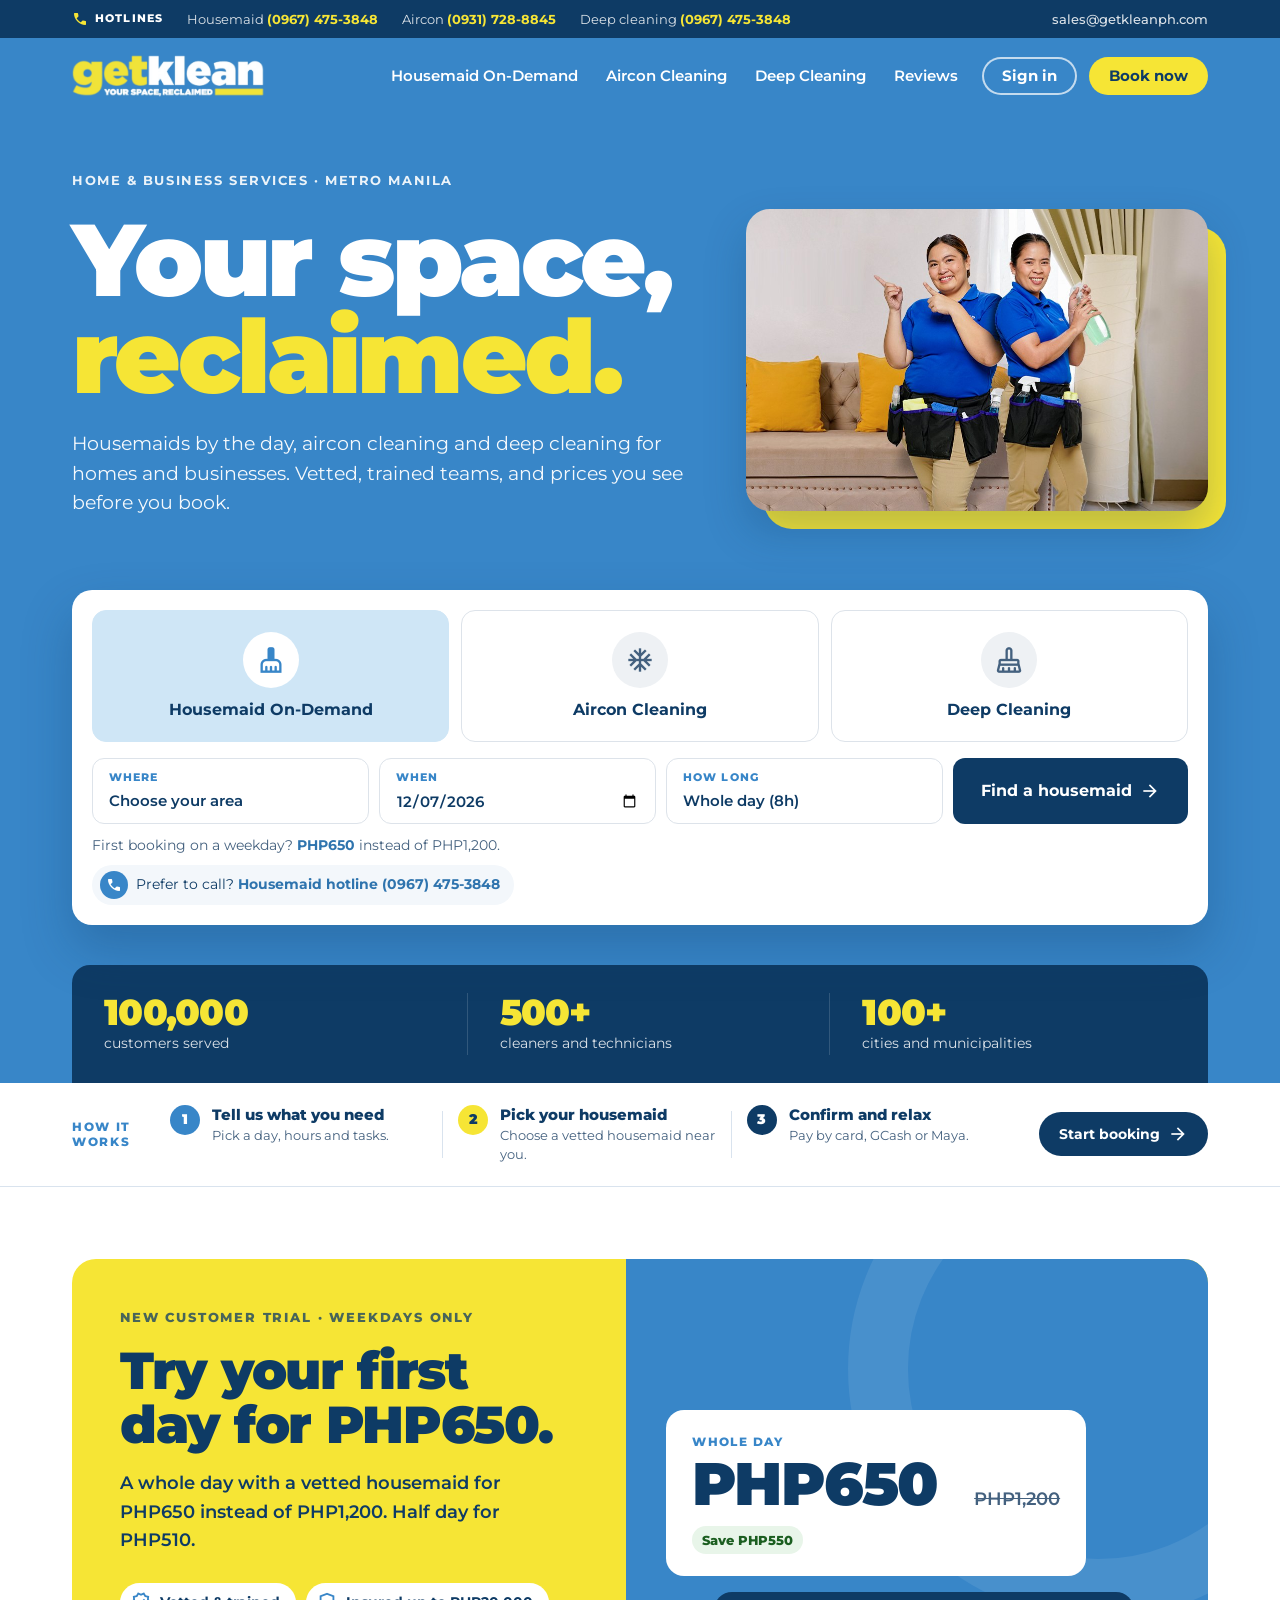
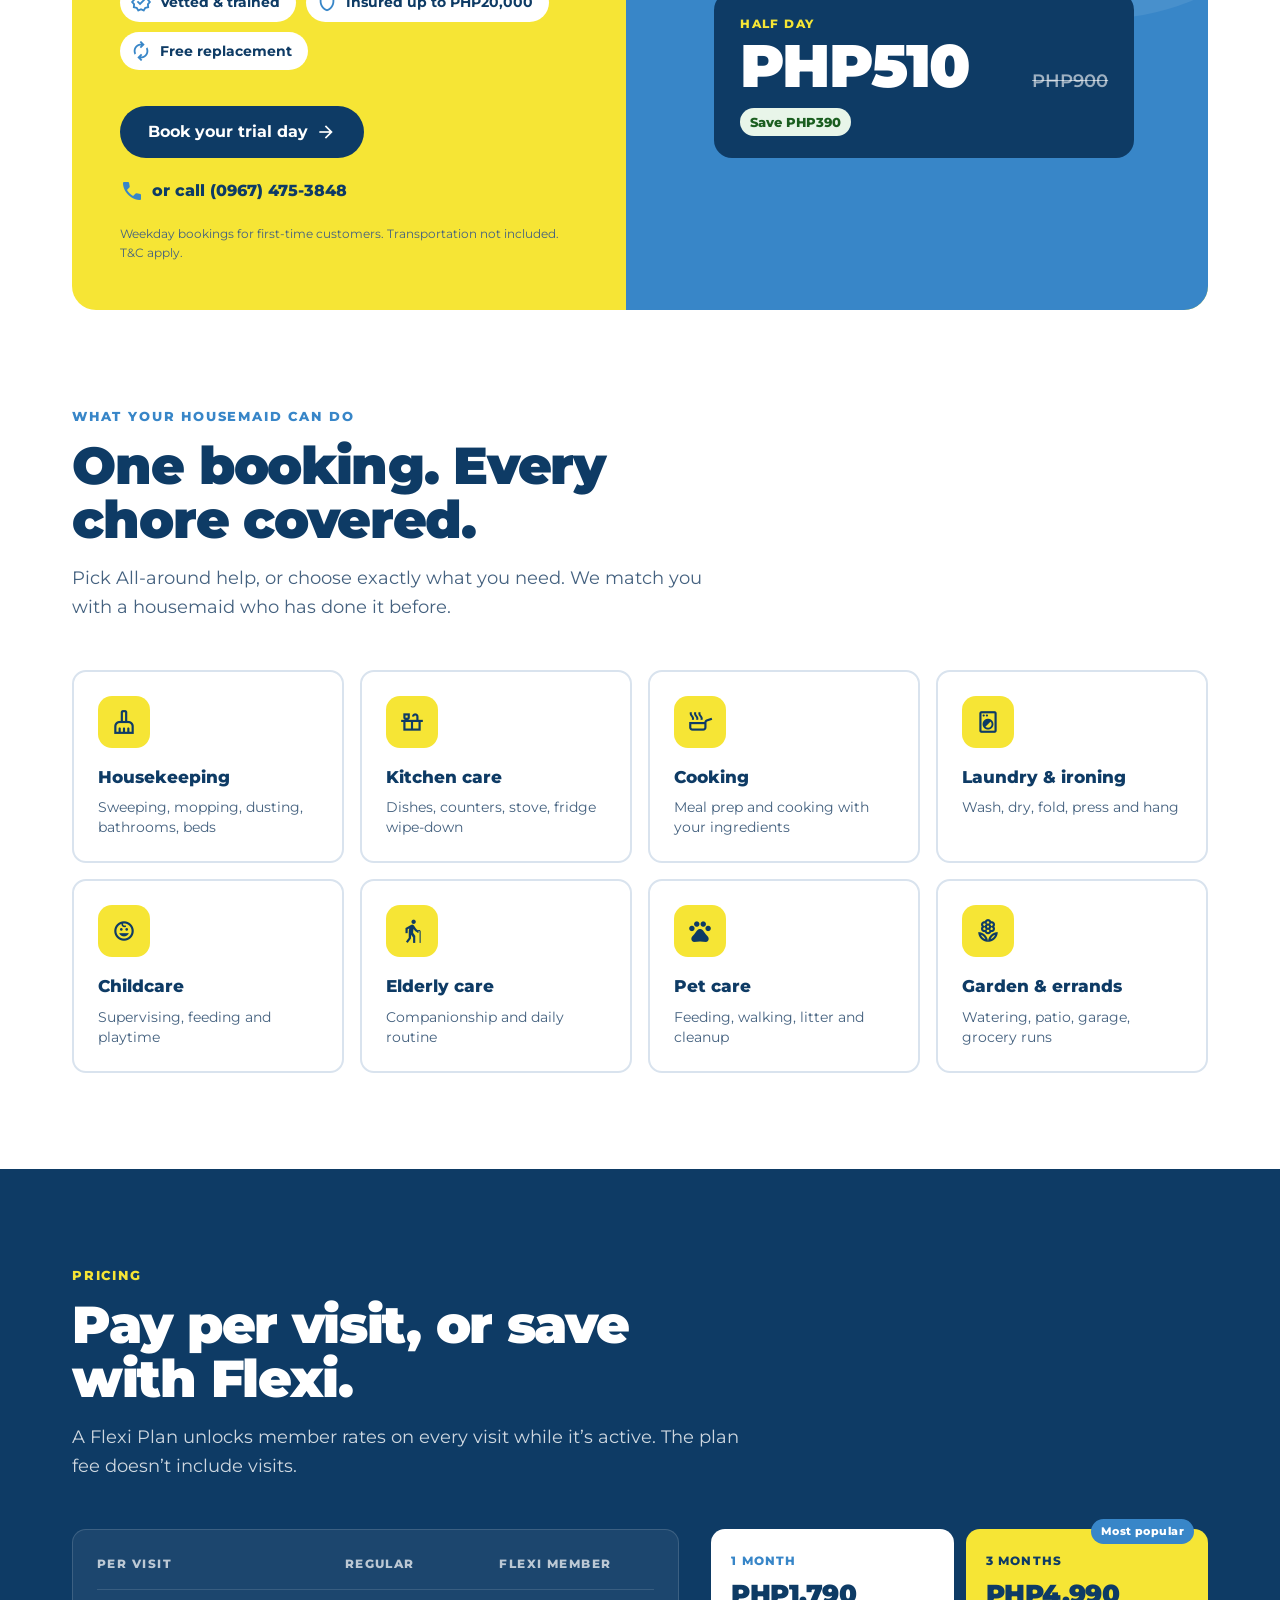
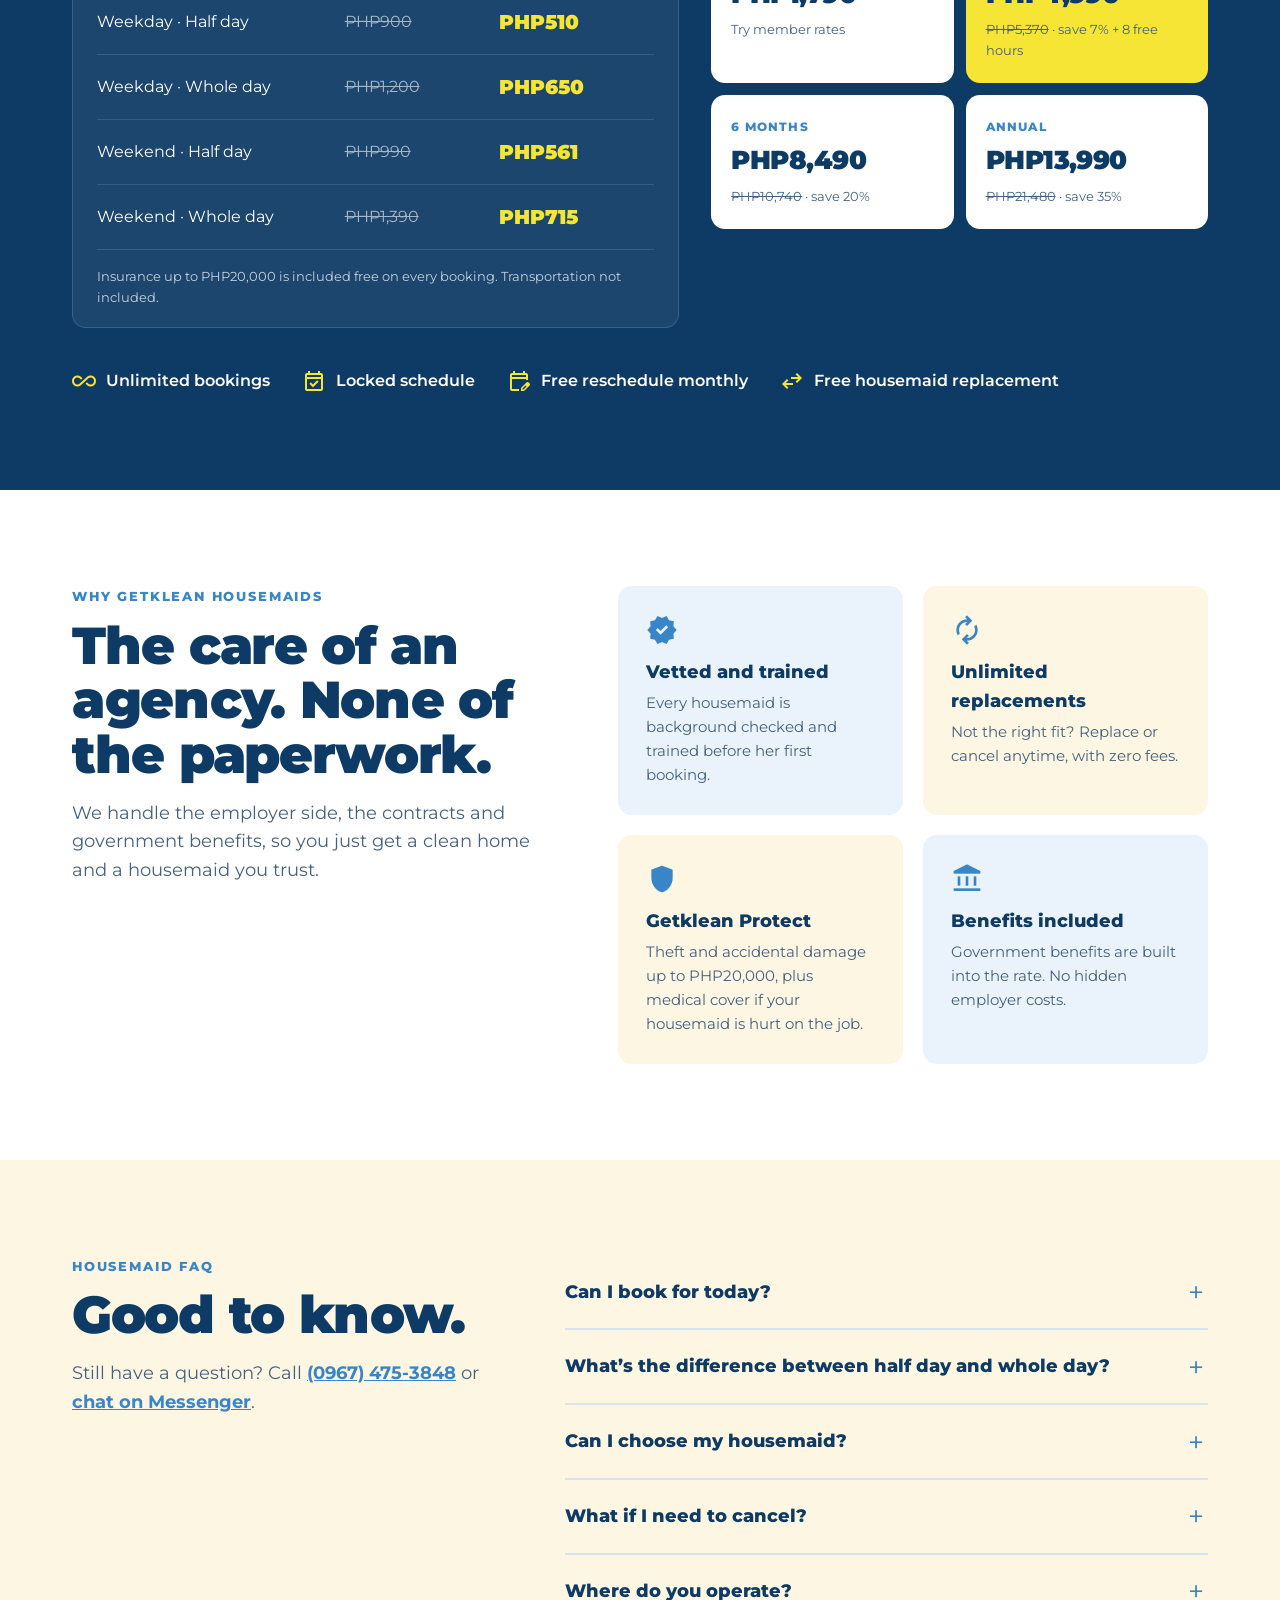
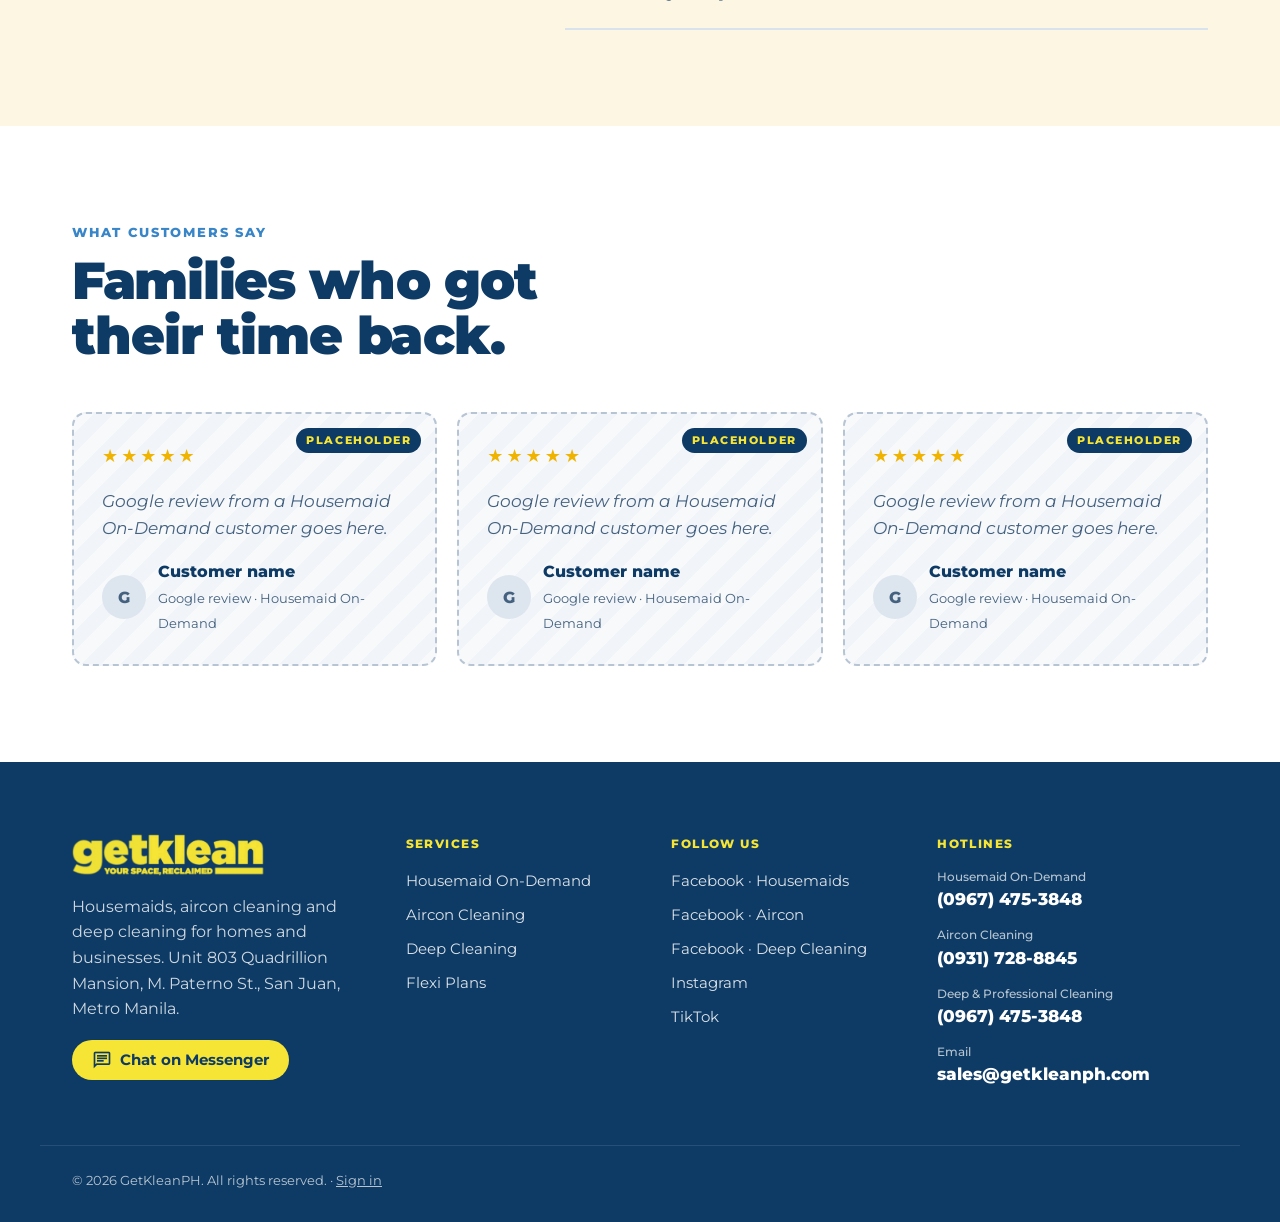
==== commit b175f5f8: "Footer: Facebook · Deep Cleaning links to getkleanhomecleaning Co-Authored-By: Claude Opus 5.5 <nore" ====
--- a/index.html
+++ b/index.html
@@ -434,7 +434,7 @@
         <a class="btn yellow" href="https://m.me/getklean.housemaids" target="_blank" rel="noopener"><span class="ic">chat</span> Chat on Messenger</a>
       </div>
       <nav aria-label="Services"><p>Services</p><a href="#book-housemaid" data-unit-link="housemaid">Housemaid On-Demand</a><a href="#book-aircon" data-unit-link="aircon">Aircon Cleaning</a><a href="#book-deep" data-unit-link="deep">Deep Cleaning</a><a href="app/#/book/plan">Flexi Plans</a></nav>
-      <nav aria-label="Follow us"><p>Follow us</p><a href="https://www.facebook.com/getklean.housemaids" target="_blank" rel="noopener">Facebook · Housemaids</a><a href="https://www.facebook.com/getkleanaircon" target="_blank" rel="noopener">Facebook · Aircon</a><a href="https://www.facebook.com/getkleanprofessional" target="_blank" rel="noopener">Facebook · Professional</a><a href="https://www.instagram.com/getkleanofficial" target="_blank" rel="noopener">Instagram</a><a href="https://www.tiktok.com/@getkleanofficial" target="_blank" rel="noopener">TikTok</a></nav>
+      <nav aria-label="Follow us"><p>Follow us</p><a href="https://www.facebook.com/getklean.housemaids" target="_blank" rel="noopener">Facebook · Housemaids</a><a href="https://www.facebook.com/getkleanaircon" target="_blank" rel="noopener">Facebook · Aircon</a><a href="https://www.facebook.com/getkleanhomecleaning" target="_blank" rel="noopener">Facebook · Deep Cleaning</a><a href="https://www.instagram.com/getkleanofficial" target="_blank" rel="noopener">Instagram</a><a href="https://www.tiktok.com/@getkleanofficial" target="_blank" rel="noopener">TikTok</a></nav>
       <div class="foot-hot"><p>Hotlines</p>
         <a href="tel:+639674753848"><small>Housemaid On-Demand</small>(0967) 475-3848</a>
         <a href="tel:+639317288845"><small>Aircon Cleaning</small>(0931) 728-8845</a>
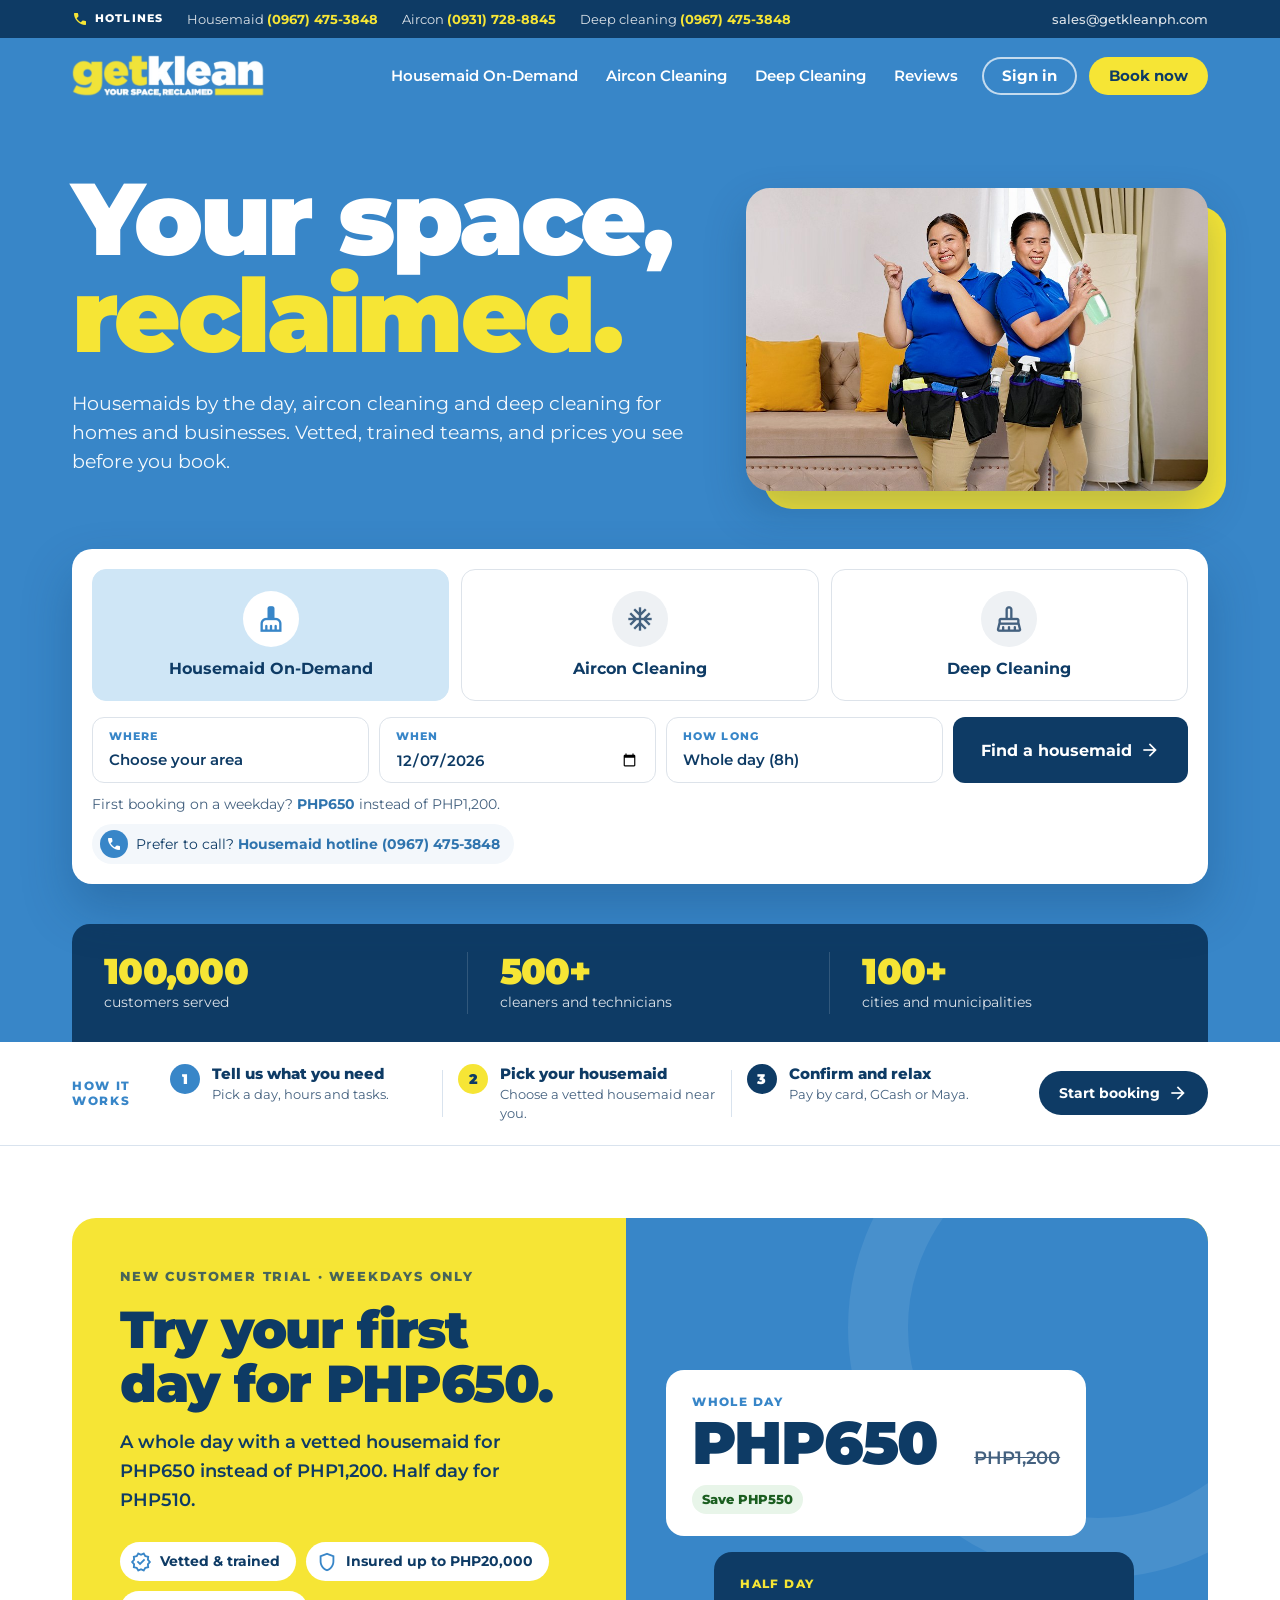
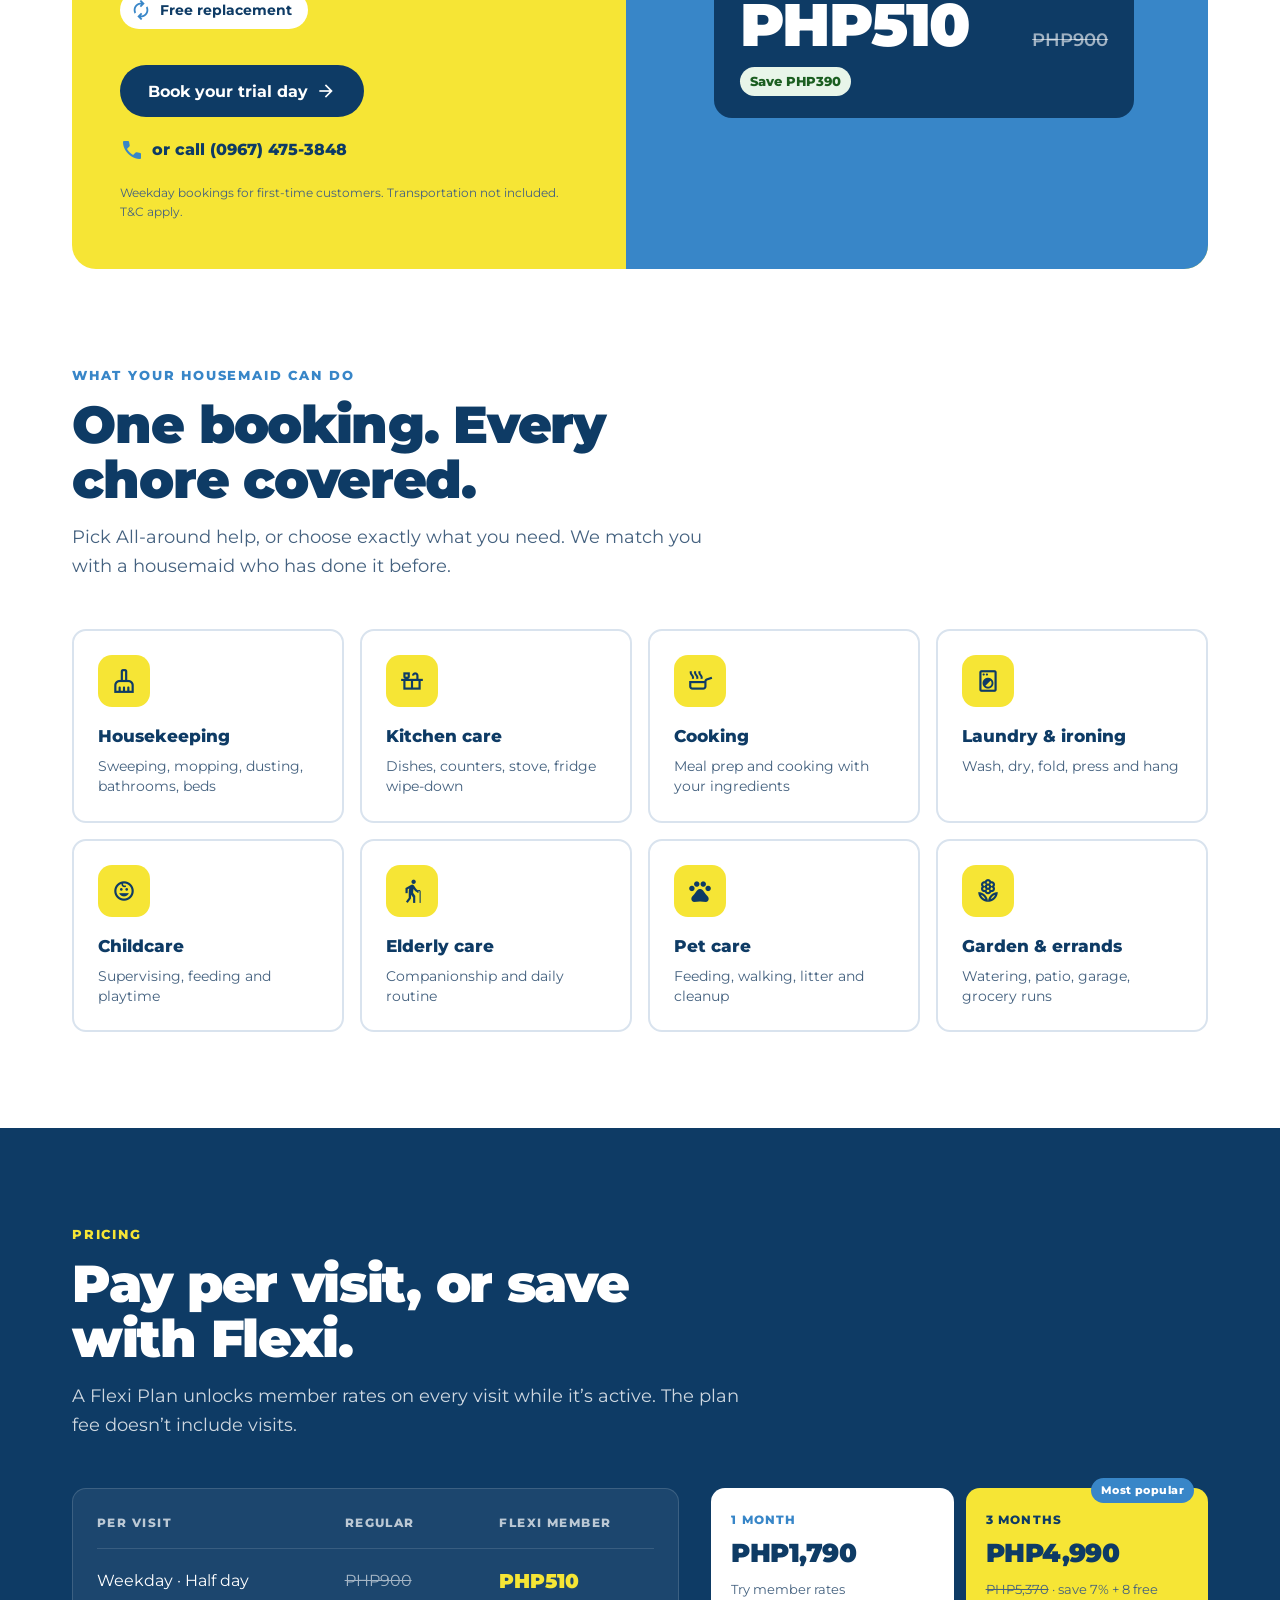
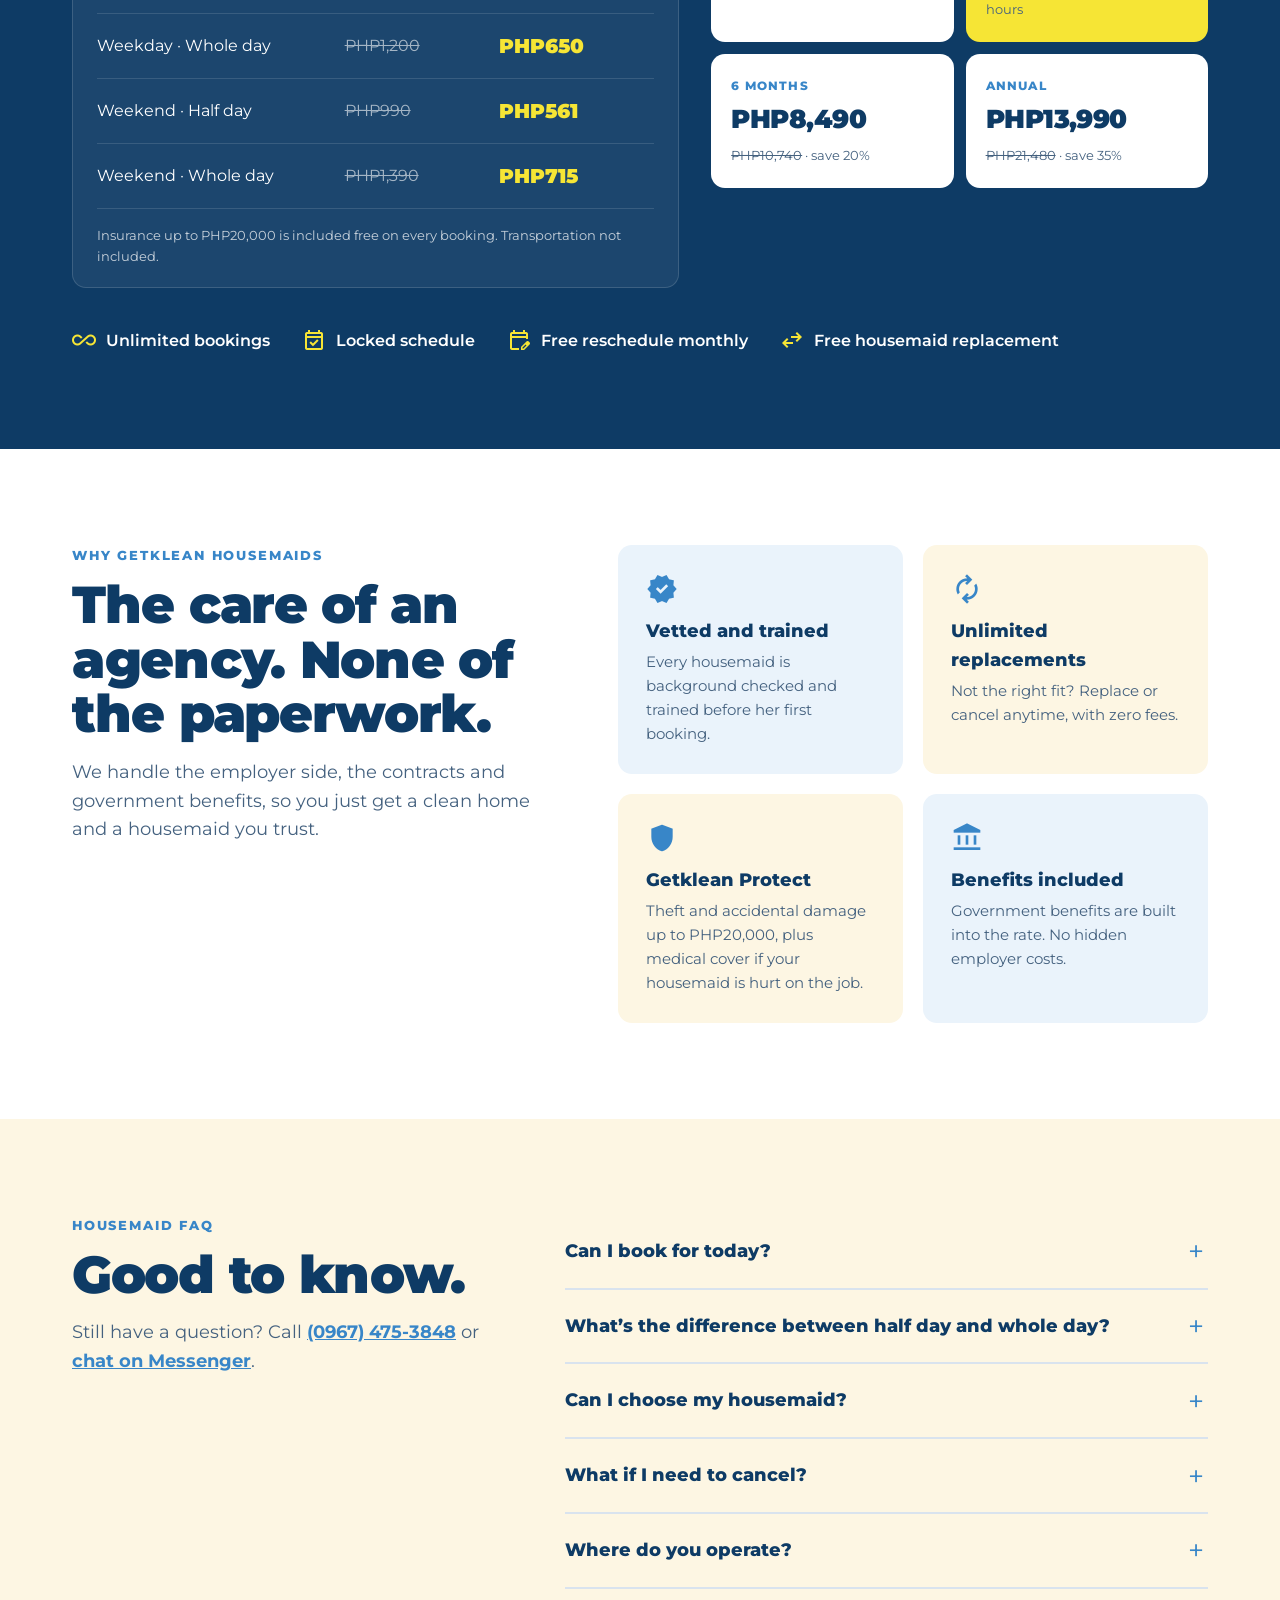
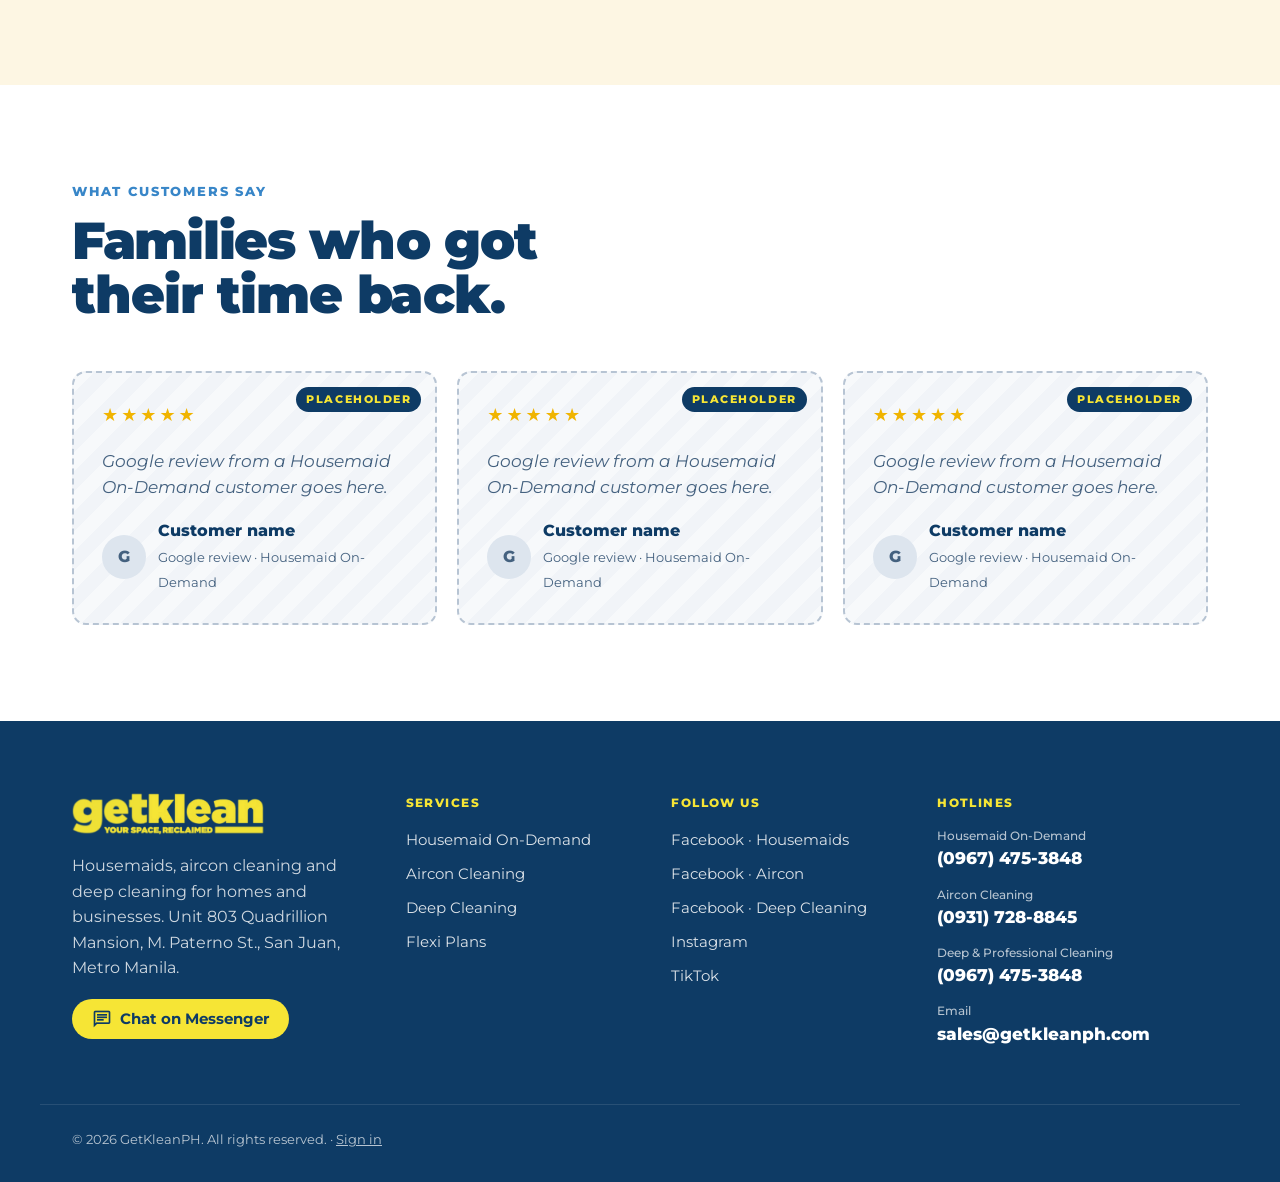
==== commit 18fb4d34: "Hero: remove eyebrow line Co-Authored-By: Claude Opus 5.5 <noreply@anthropic.com> Claude-Session: ht" ====
--- a/index.html
+++ b/index.html
@@ -49,7 +49,6 @@
     <section class="hero">
       <div class="container hero-grid">
         <div class="hero-copy">
-          <p class="eyebrow">Home &amp; business services · Metro Manila</p>
           <h1 class="display">Your space,<br><span class="y">reclaimed.</span></h1>
           <p class="lead">Housemaids by the day, aircon cleaning and deep cleaning for homes and businesses. Vetted, trained teams, and prices you see before you book.</p>
         </div>
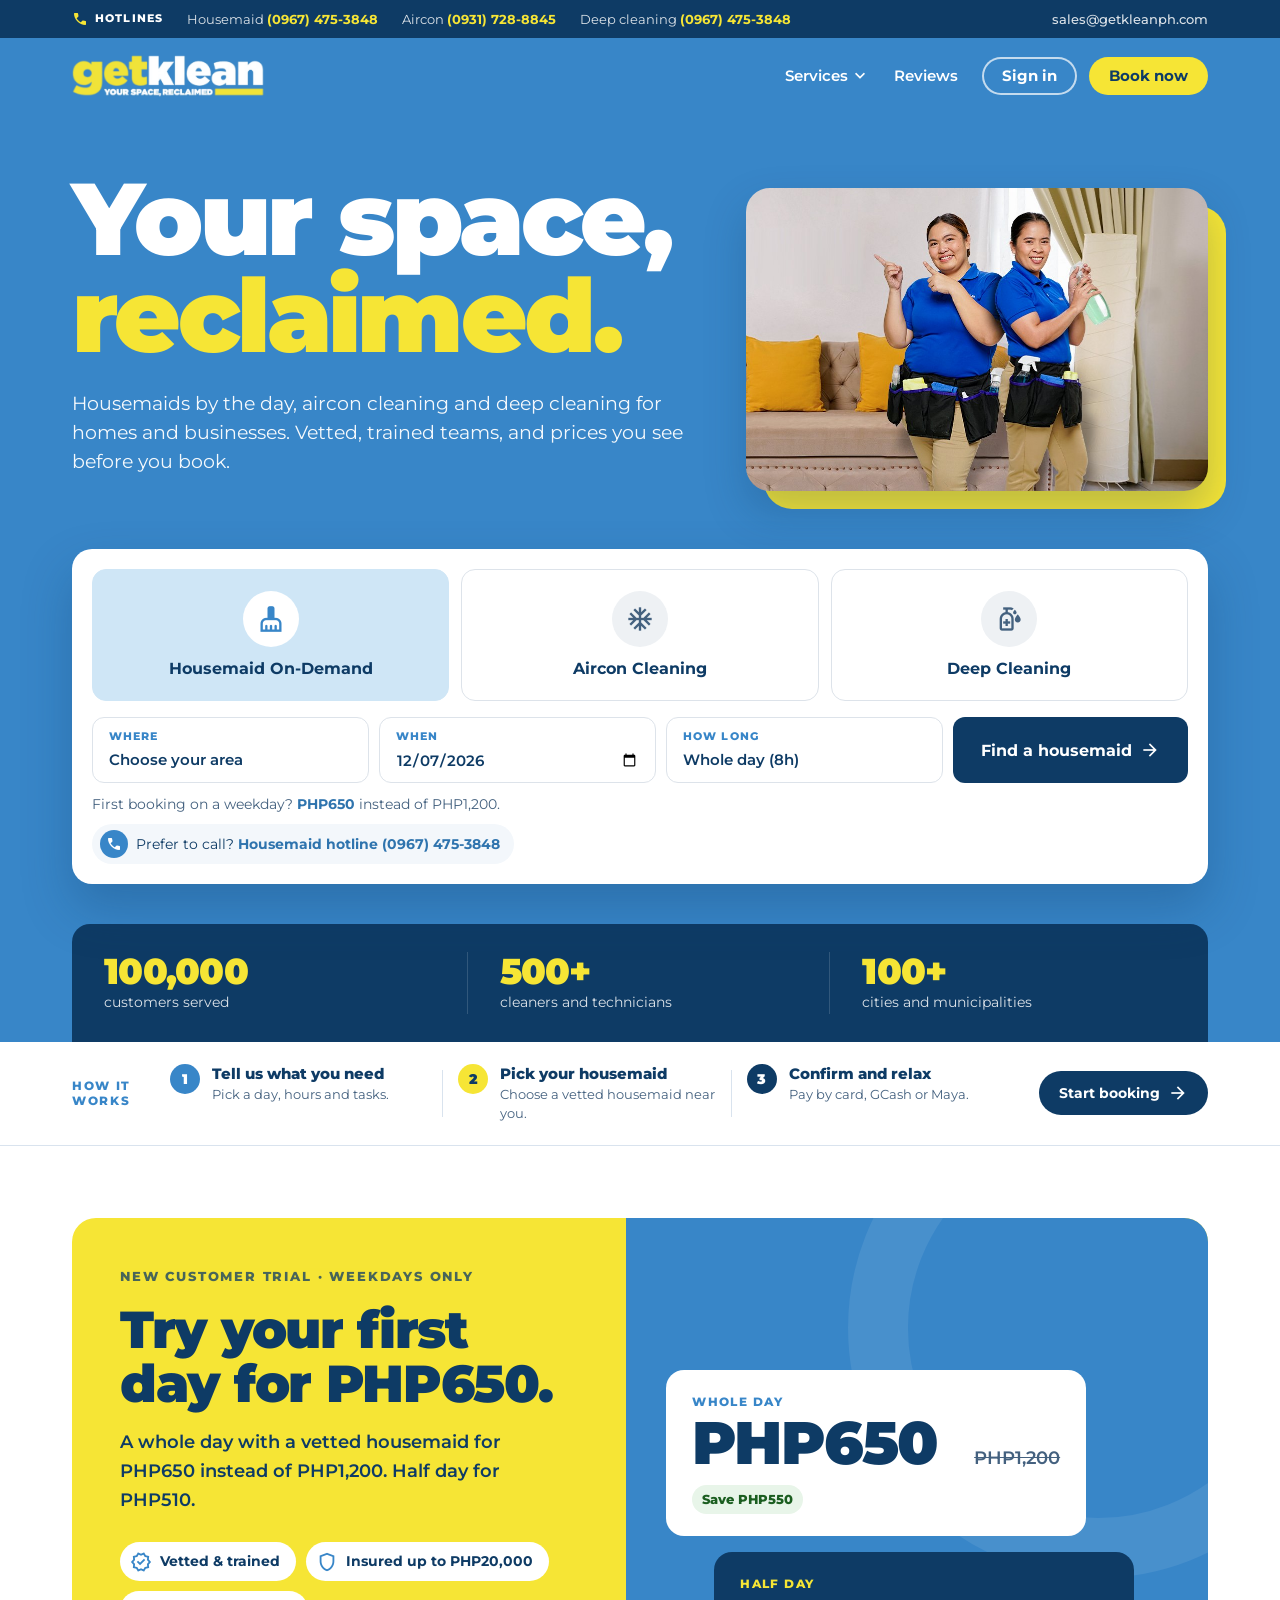
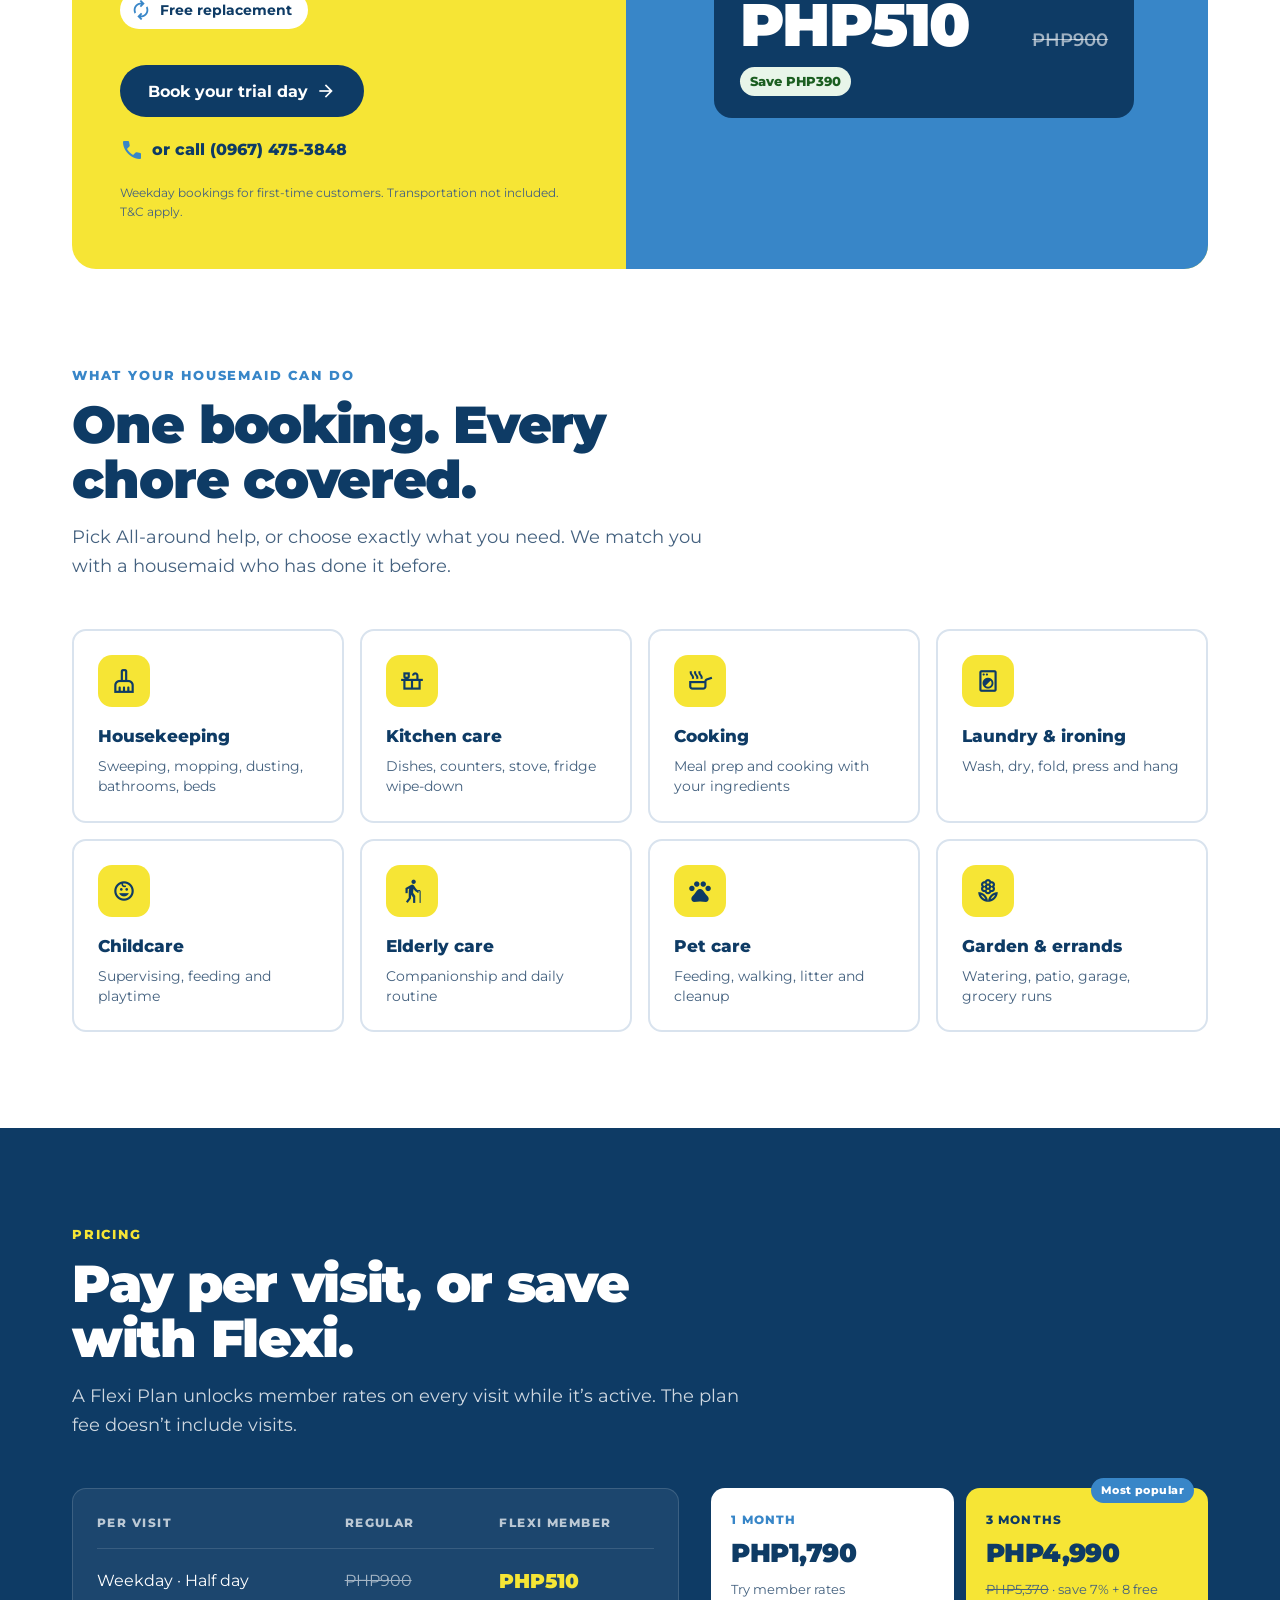
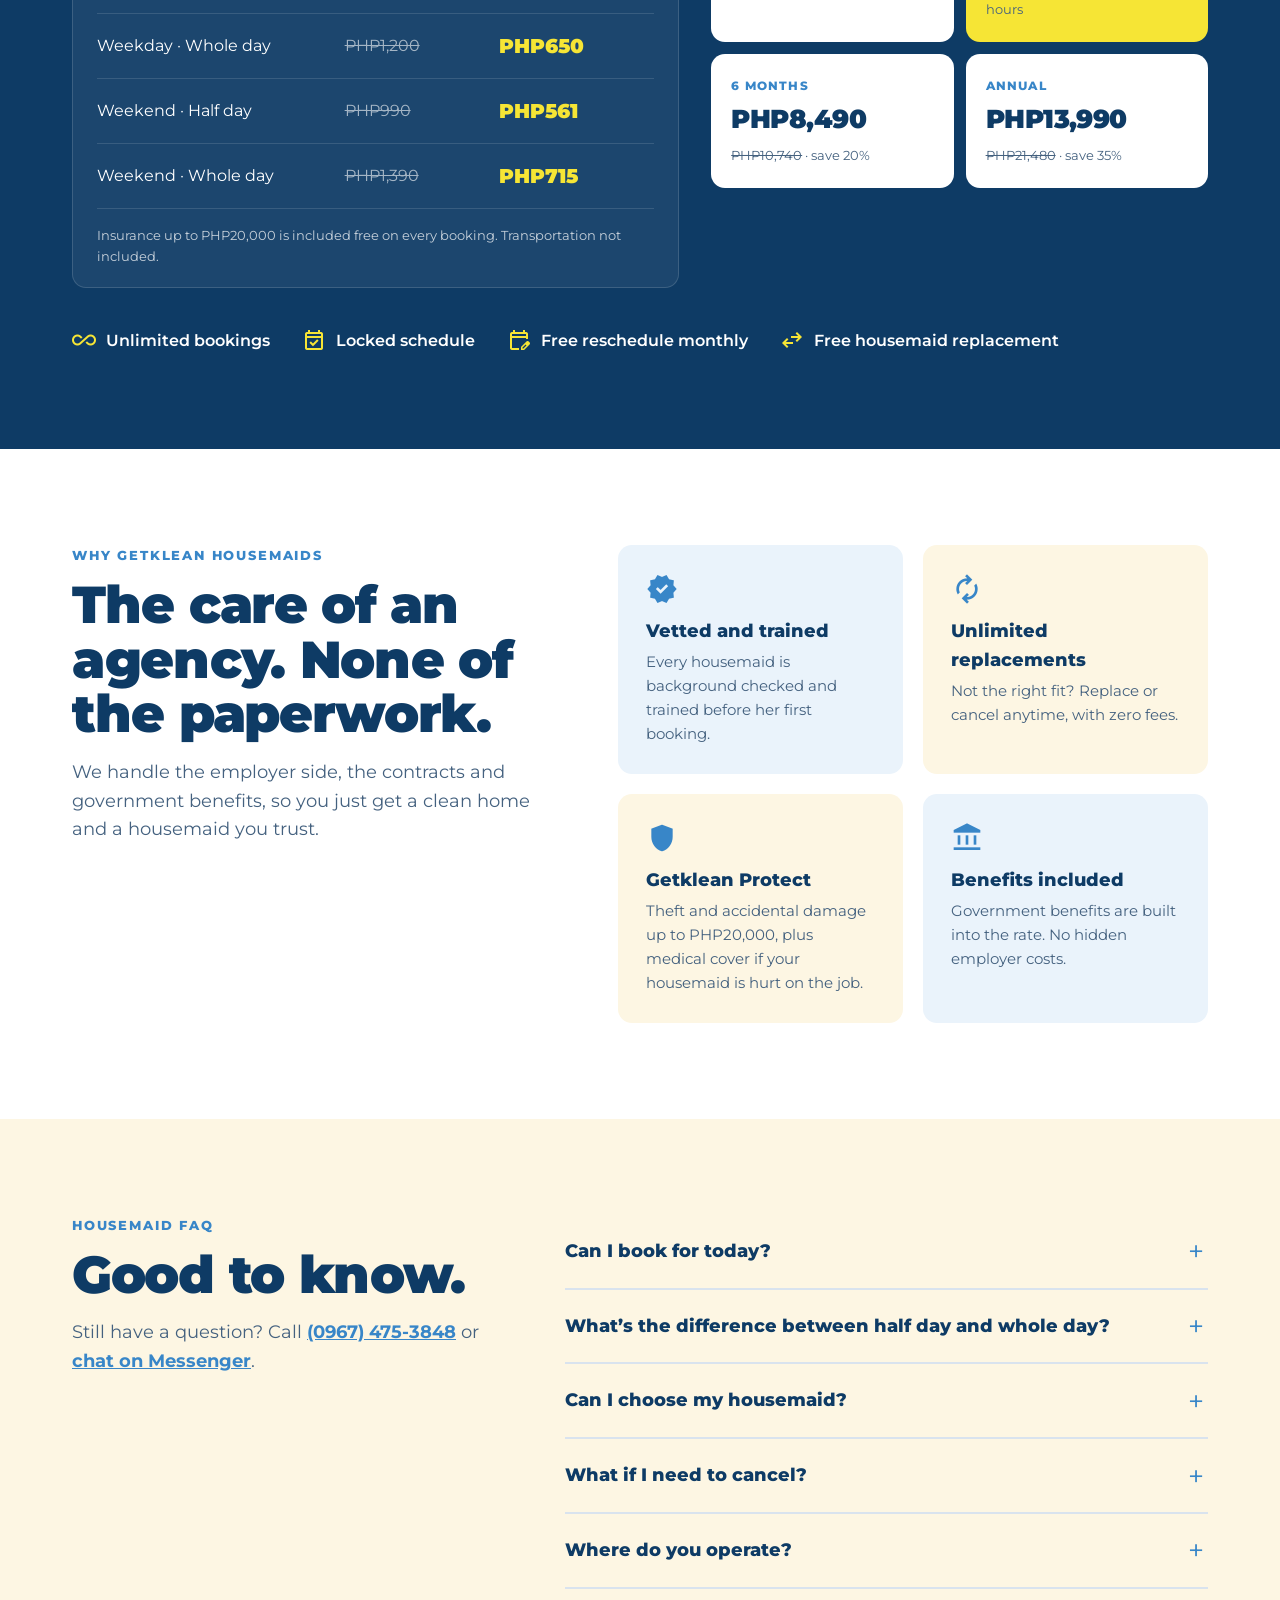
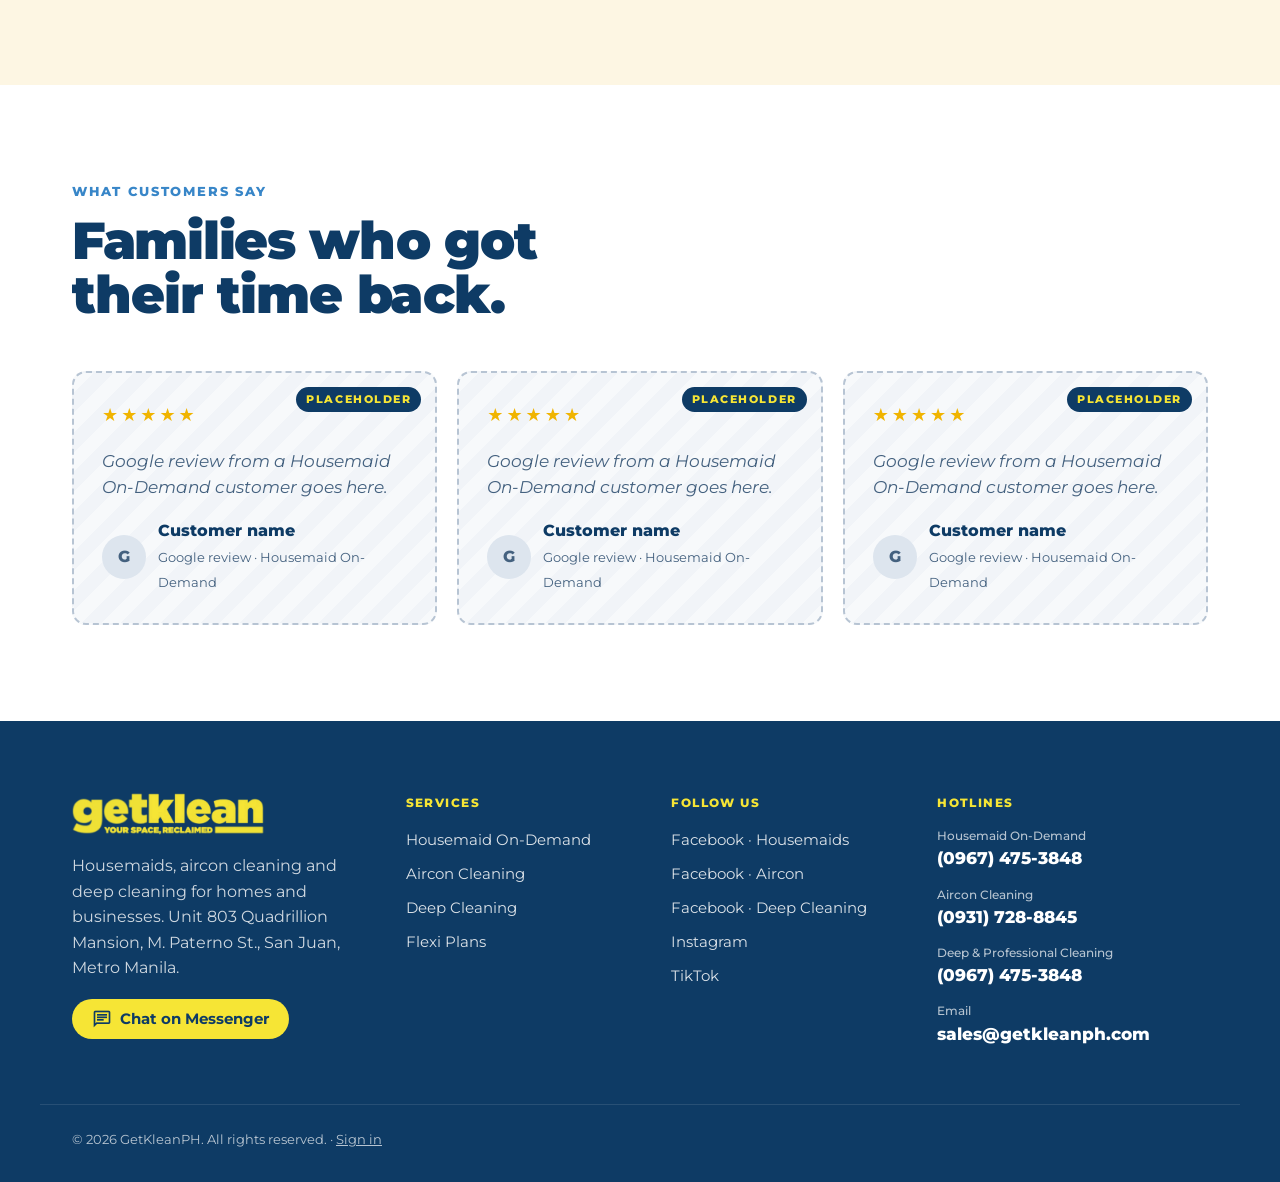
==== commit f87eebb0: "Nav: Services dropdown with the three business units; distinct Deep Cleaning icon Co-Authored-By: Cl" ====
--- a/index.html
+++ b/index.html
@@ -34,9 +34,14 @@
       <a href="./" class="brand" aria-label="Getklean home"><img src="brand/logo-on-blue.png" alt="Getklean · Your space, reclaimed" width="192" height="42"></a>
       <button class="menu-btn" aria-label="Open menu" aria-expanded="false" aria-controls="menu"><span class="ic">menu</span></button>
       <nav class="menu" id="menu" aria-label="Main">
-        <a href="#book-housemaid" data-unit-link="housemaid">Housemaid On-Demand</a>
-        <a href="#book-aircon" data-unit-link="aircon">Aircon Cleaning</a>
-        <a href="#book-deep" data-unit-link="deep">Deep Cleaning</a>
+        <div class="dd">
+          <button class="dd-btn" type="button" aria-expanded="false" aria-controls="dd-services">Services <span class="ic">expand_more</span></button>
+          <div class="dd-menu" id="dd-services">
+            <a href="#book-housemaid" data-unit-link="housemaid"><span class="ic">cleaning_services</span><span><b>Housemaid On-Demand</b><small>Half or whole day, from PHP510</small></span></a>
+            <a href="#book-aircon" data-unit-link="aircon"><span class="ic">ac_unit</span><span><b>Aircon Cleaning</b><small>All unit types, from PHP970</small></span></a>
+            <a href="#book-deep" data-unit-link="deep"><span class="ic">sanitizer</span><span><b>Deep Cleaning</b><small>Offices, restaurants, Airbnbs</small></span></a>
+          </div>
+        </div>
         <a href="#reviews" data-sec-link="reviews">Reviews</a>
         <a class="btn ghost" href="app/#/sign-in">Sign in</a>
         <a class="btn yellow" href="#book">Book now</a>
@@ -62,7 +67,7 @@
           <div class="svc-tabs" role="tablist" aria-label="Choose a service">
             <button class="svc on" role="tab" aria-selected="true" aria-controls="f-housemaid" id="t-housemaid" data-svc="housemaid"><span class="svc-ic"><span class="ic">cleaning_services</span></span><b>Housemaid On-Demand</b></button>
             <button class="svc" role="tab" aria-selected="false" aria-controls="f-aircon" id="t-aircon" data-svc="aircon" tabindex="-1"><span class="svc-ic"><span class="ic">ac_unit</span></span><b>Aircon Cleaning</b></button>
-            <button class="svc" role="tab" aria-selected="false" aria-controls="f-deep" id="t-deep" data-svc="deep" tabindex="-1"><span class="svc-ic"><span class="ic">mop</span></span><b>Deep Cleaning</b></button>
+            <button class="svc" role="tab" aria-selected="false" aria-controls="f-deep" id="t-deep" data-svc="deep" tabindex="-1"><span class="svc-ic"><span class="ic">sanitizer</span></span><b>Deep Cleaning</b></button>
           </div>
 
           <form class="svc-form" id="f-housemaid" role="tabpanel" aria-labelledby="t-housemaid" data-svc="housemaid" novalidate>
@@ -453,7 +458,7 @@
       <div class="cs-head"><b>Call a hotline</b><button class="cs-x" aria-label="Close"><span class="ic">close</span></button></div>
       <a href="tel:+639674753848"><span class="ic">cleaning_services</span><span><small>Housemaid On-Demand</small>(0967) 475-3848</span></a>
       <a href="tel:+639317288845"><span class="ic">ac_unit</span><span><small>Aircon Cleaning</small>(0931) 728-8845</span></a>
-      <a href="tel:+639674753848"><span class="ic">mop</span><span><small>Deep &amp; Professional Cleaning</small>(0967) 475-3848</span></a>
+      <a href="tel:+639674753848"><span class="ic">sanitizer</span><span><small>Deep &amp; Professional Cleaning</small>(0967) 475-3848</span></a>
     </div>
   </div>
 
--- a/site.css
+++ b/site.css
@@ -666,3 +666,21 @@
 .ph-review .ph-tag { position: absolute; top: 14px; right: 14px; }
 .ph-review blockquote { color: var(--ink-2); font-style: italic; }
 .ph-review .av { background: #dde5ee; color: var(--ink-2); }
+
+/* Services dropdown */
+.dd { position: relative; }
+.dd-btn { display: inline-flex; align-items: center; gap: 2px; background: none; border: 0; color: var(--white); font: 600 15px/1.2 var(--font); padding: 8px 8px 8px 12px; border-radius: 8px; cursor: pointer; }
+.dd-btn:hover, .dd.open .dd-btn { background: rgba(255,255,255,.12); }
+.dd-btn .ic { font-size: 20px; transition: transform .15s; }
+.dd.open .dd-btn .ic { transform: rotate(180deg); }
+.dd-menu { display: none; position: absolute; top: calc(100% + 8px); left: 0; min-width: 300px; background: var(--white); border-radius: 14px; padding: 8px; box-shadow: 0 18px 40px rgba(14,59,101,.25); z-index: 35; }
+.dd.open .dd-menu { display: block; }
+.dd-menu a { display: flex; align-items: center; gap: 12px; padding: 10px 12px; border-radius: 10px; color: var(--navy); text-decoration: none; }
+.dd-menu a:hover, .dd-menu a.active { background: #eaf3fb; }
+.dd-menu a > .ic { width: 38px; height: 38px; border-radius: 10px; background: var(--yellow); display: grid; place-items: center; font-size: 20px; flex: none; }
+.dd-menu b { display: block; font-weight: 800; font-size: 15px; }
+.dd-menu small { display: block; font-size: 12.5px; color: var(--ink-2); }
+@media (max-width: 1180px) {
+  .dd-btn { width: 100%; justify-content: space-between; padding: 12px 8px; font-size: 16px; }
+  .dd-menu { position: static; min-width: 0; box-shadow: none; margin: 4px 0 8px; }
+}
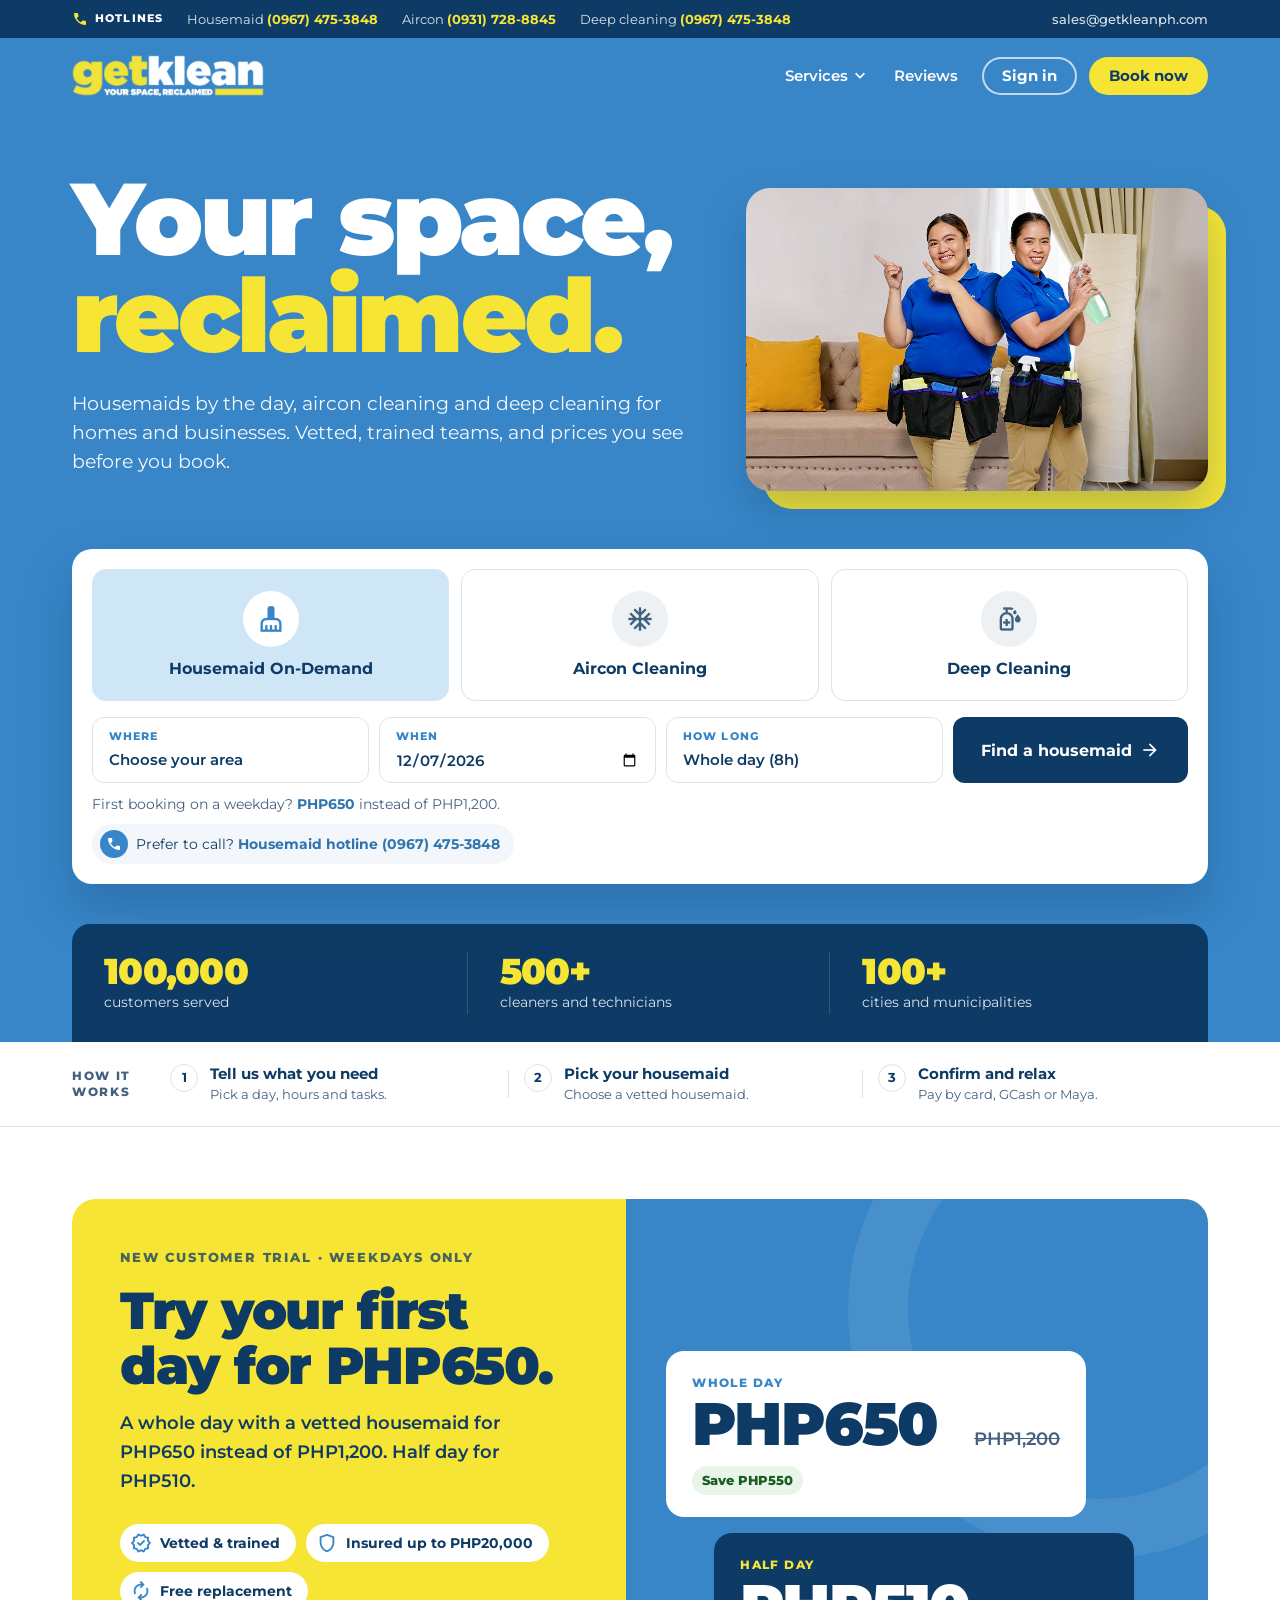
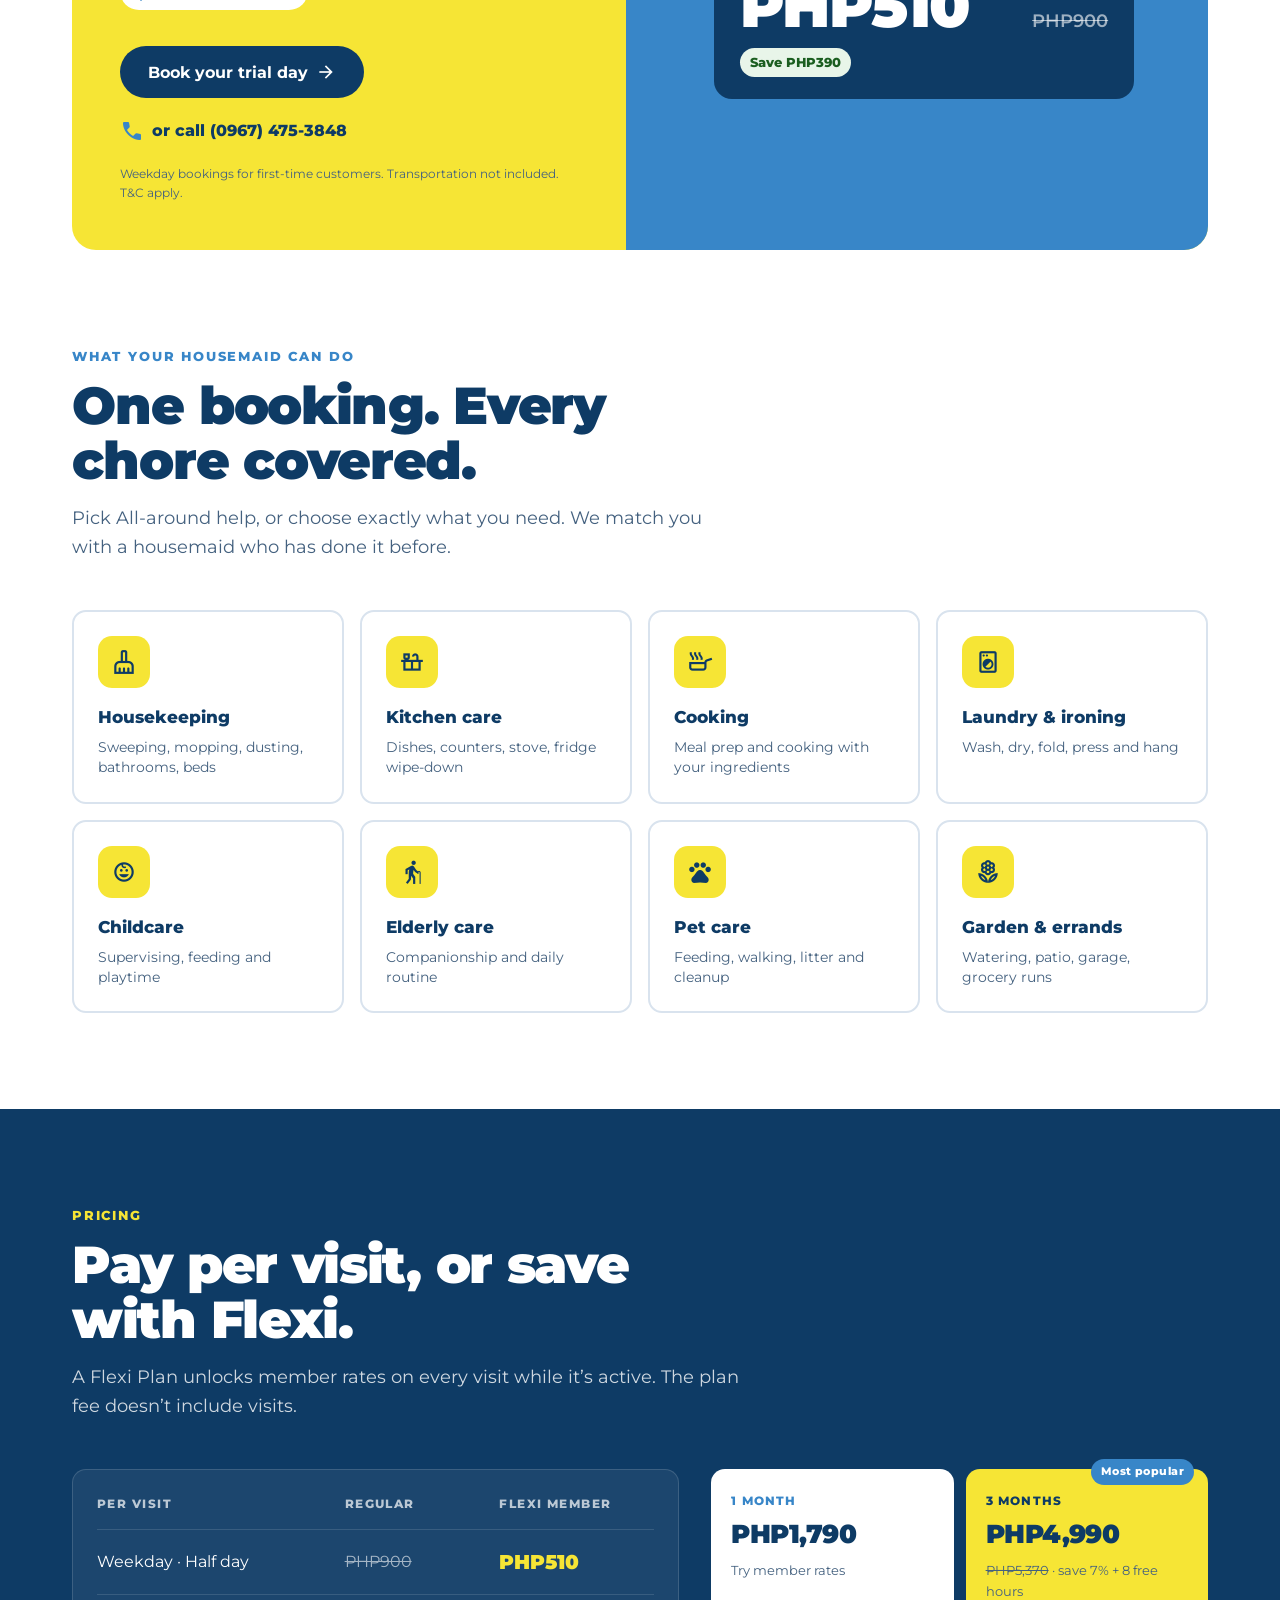
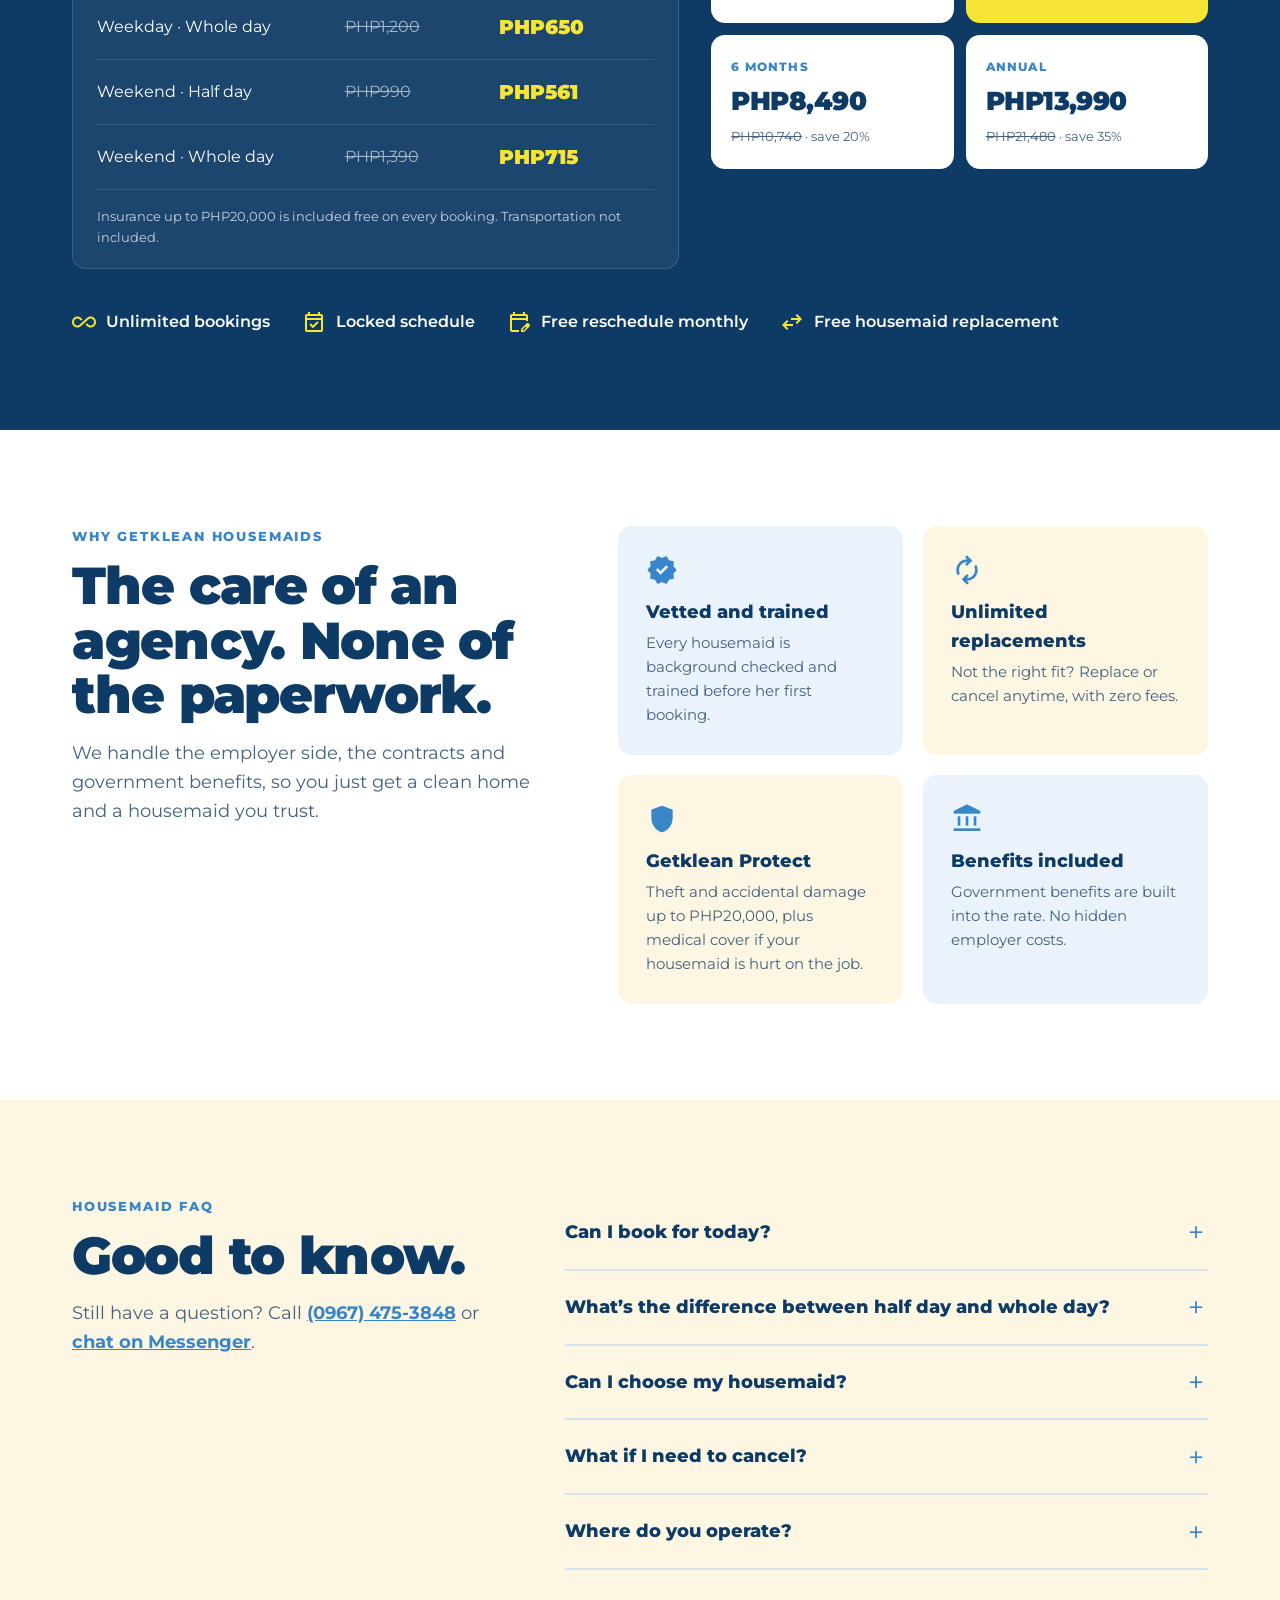
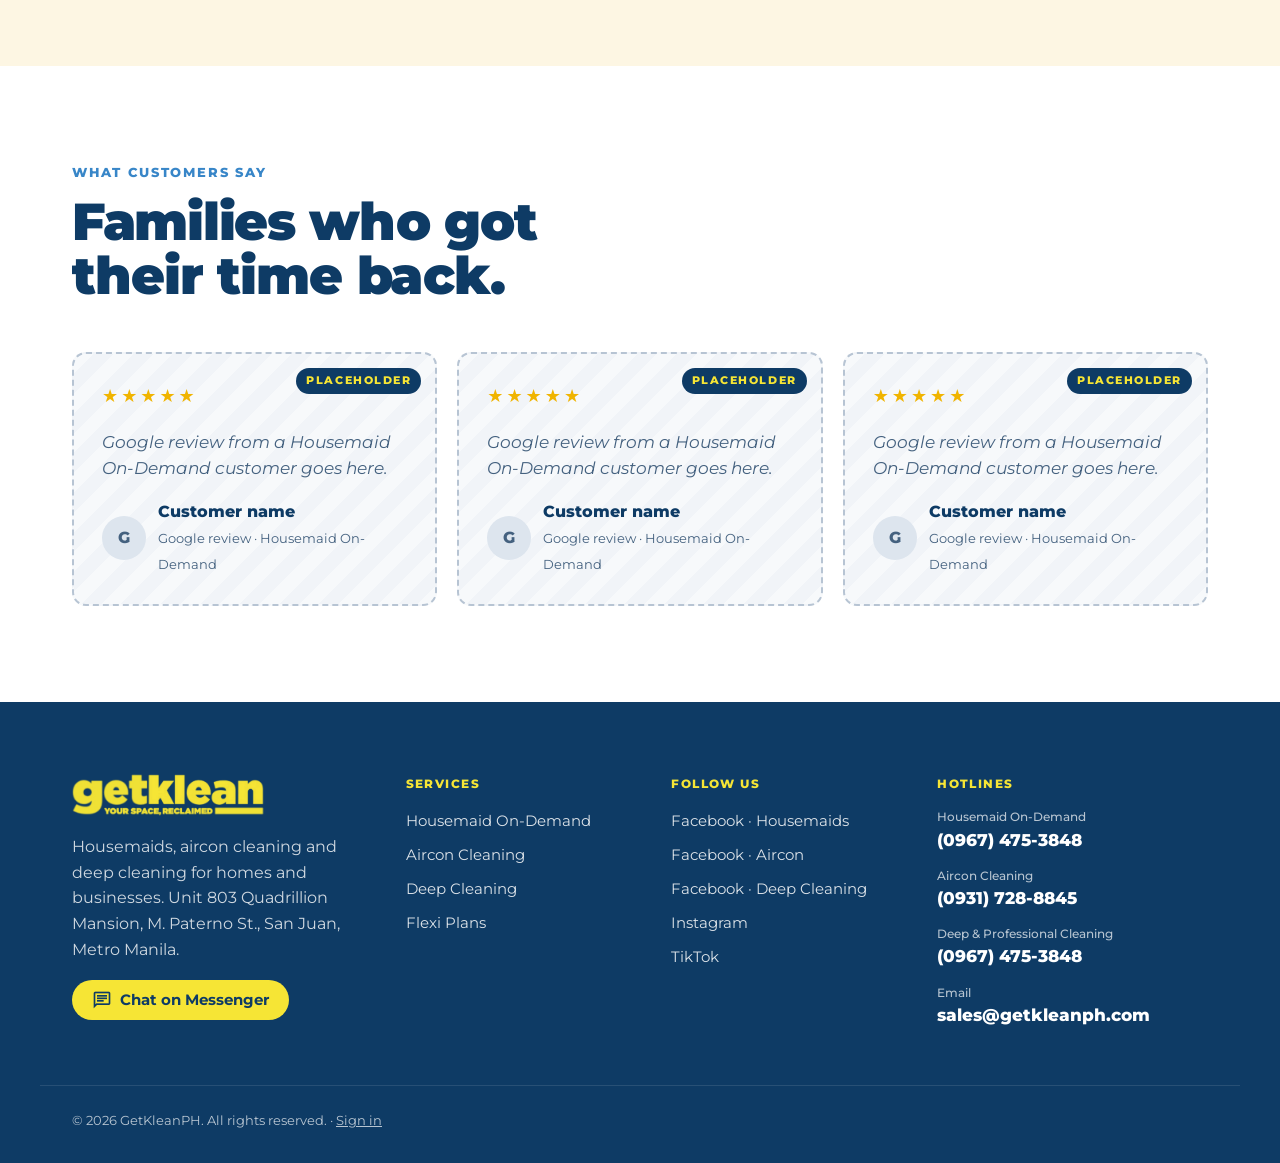
==== commit ea330630: "How it works strip: simpler, neutral numbers, no CTA Co-Authored-By: Claude Opus 5.5 <noreply@anthro" ====
--- a/index.html
+++ b/index.html
@@ -115,10 +115,9 @@
           <p class="hs-k">How it works</p>
           <ol class="hs-steps">
             <li><span class="hs-n">1</span><div><b>Tell us what you need</b><small>Pick a day, hours and tasks.</small></div></li>
-            <li><span class="hs-n">2</span><div><b>Pick your housemaid</b><small>Choose a vetted housemaid near you.</small></div></li>
+            <li><span class="hs-n">2</span><div><b>Pick your housemaid</b><small>Choose a vetted housemaid.</small></div></li>
             <li><span class="hs-n">3</span><div><b>Confirm and relax</b><small>Pay by card, GCash or Maya.</small></div></li>
           </ol>
-          <a class="btn navy hs-cta" href="app/#/book/when">Start booking <span class="ic">arrow_forward</span></a>
         </div>
       </section>
       <section class="campaign-sec">
@@ -243,7 +242,6 @@
             <li><span class="hs-n">2</span><div><b>Pick a schedule</b><small>Book online or call our hotline.</small></div></li>
             <li><span class="hs-n">3</span><div><b>We clean, you cool down</b><small>We clean each unit and tidy up.</small></div></li>
           </ol>
-          <a class="btn navy hs-cta" href="#book-aircon">Book aircon cleaning <span class="ic">arrow_forward</span></a>
         </div>
       </section>
       <section class="campaign-sec">
@@ -350,7 +348,6 @@
             <li><span class="hs-n">2</span><div><b>Get your quote</b><small>Priced for your space and scope.</small></div></li>
             <li><span class="hs-n">3</span><div><b>We schedule your crew</b><small>Timed around your business hours.</small></div></li>
           </ol>
-          <a class="btn navy hs-cta" href="#book-deep">Get a quote <span class="ic">arrow_forward</span></a>
         </div>
       </section>
       <section class="campaign-sec">
--- a/site.css
+++ b/site.css
@@ -684,3 +684,8 @@
   .dd-btn { width: 100%; justify-content: space-between; padding: 12px 8px; font-size: 16px; }
   .dd-menu { position: static; min-width: 0; box-shadow: none; margin: 4px 0 8px; }
 }
+
+/* How it works: simple, minimal colour */
+.hs-k { color: var(--ink-2); }
+.hs-n, .hs-steps li:nth-child(2) .hs-n, .hs-steps li:nth-child(3) .hs-n { background: none; color: var(--navy); border: 1.5px solid var(--line); font-weight: 700; font-size: 13px; width: 28px; height: 28px; }
+.hs-steps b { font-weight: 700; }
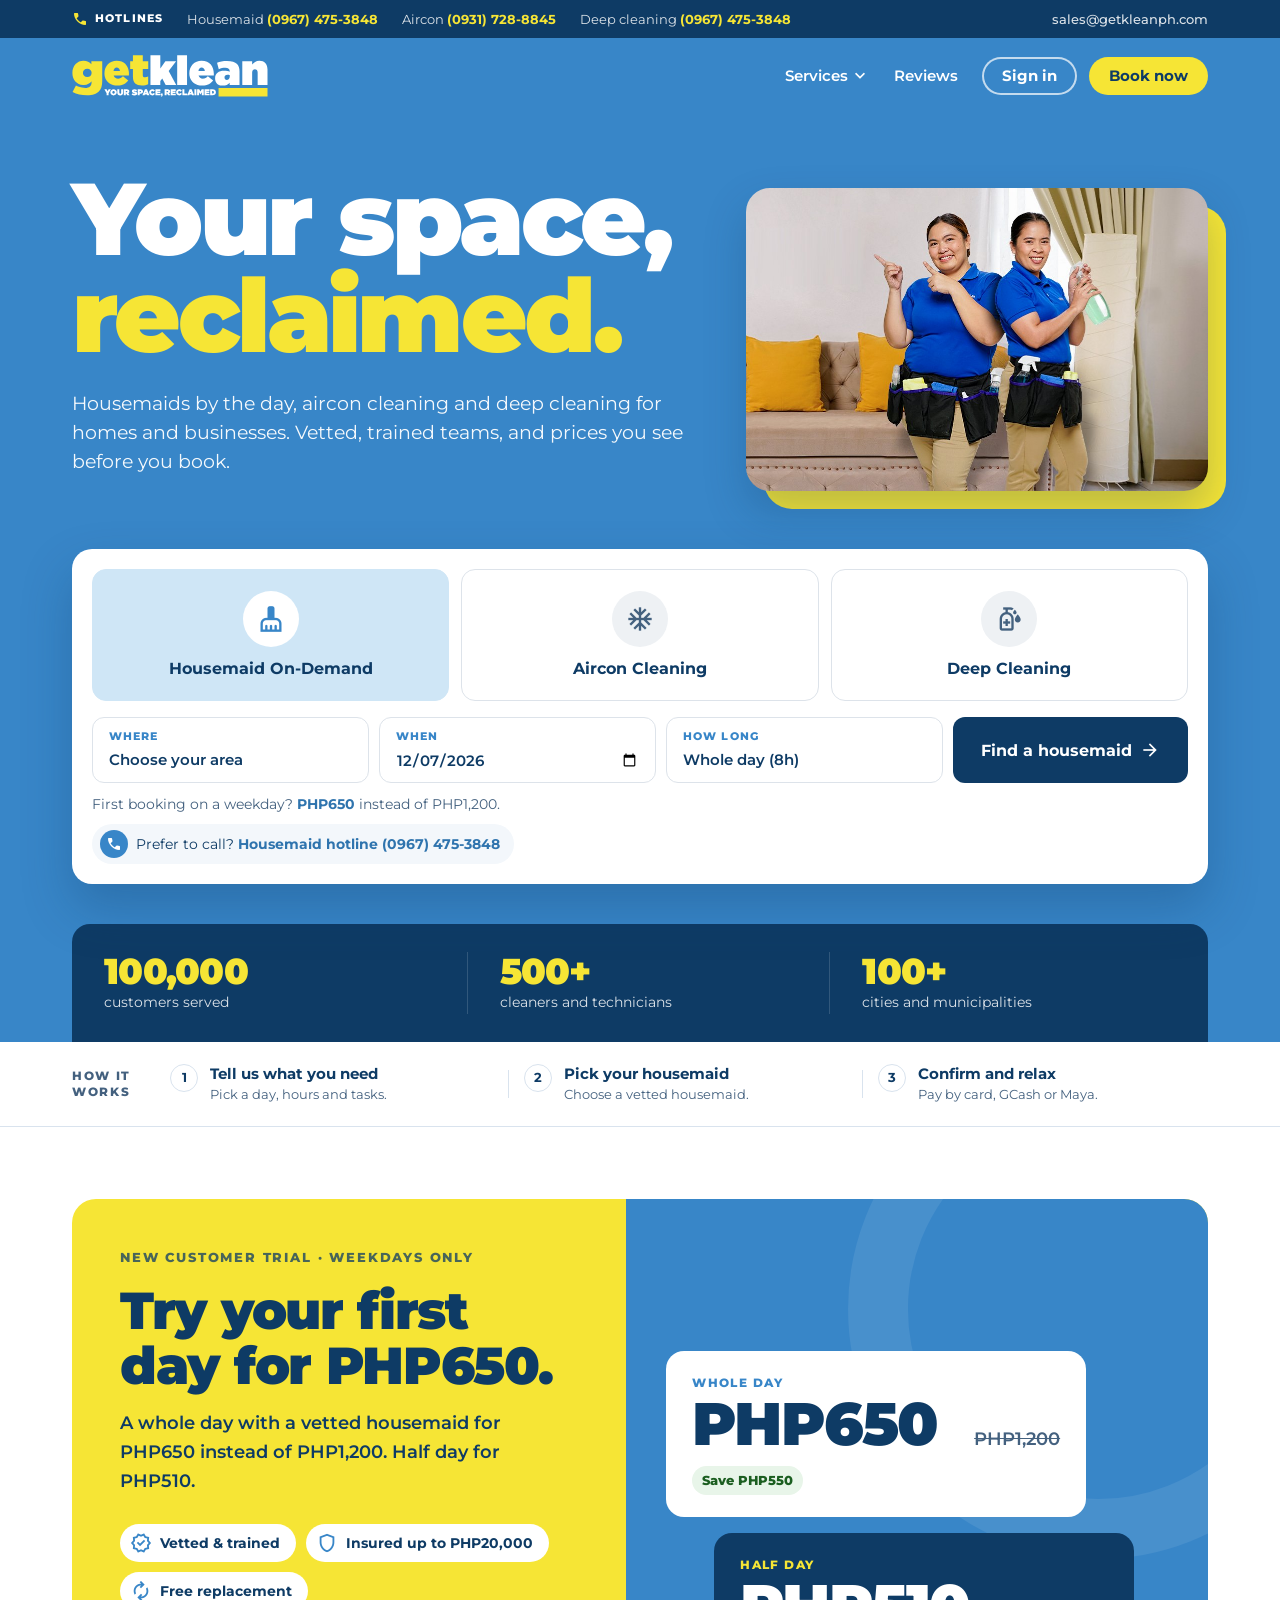
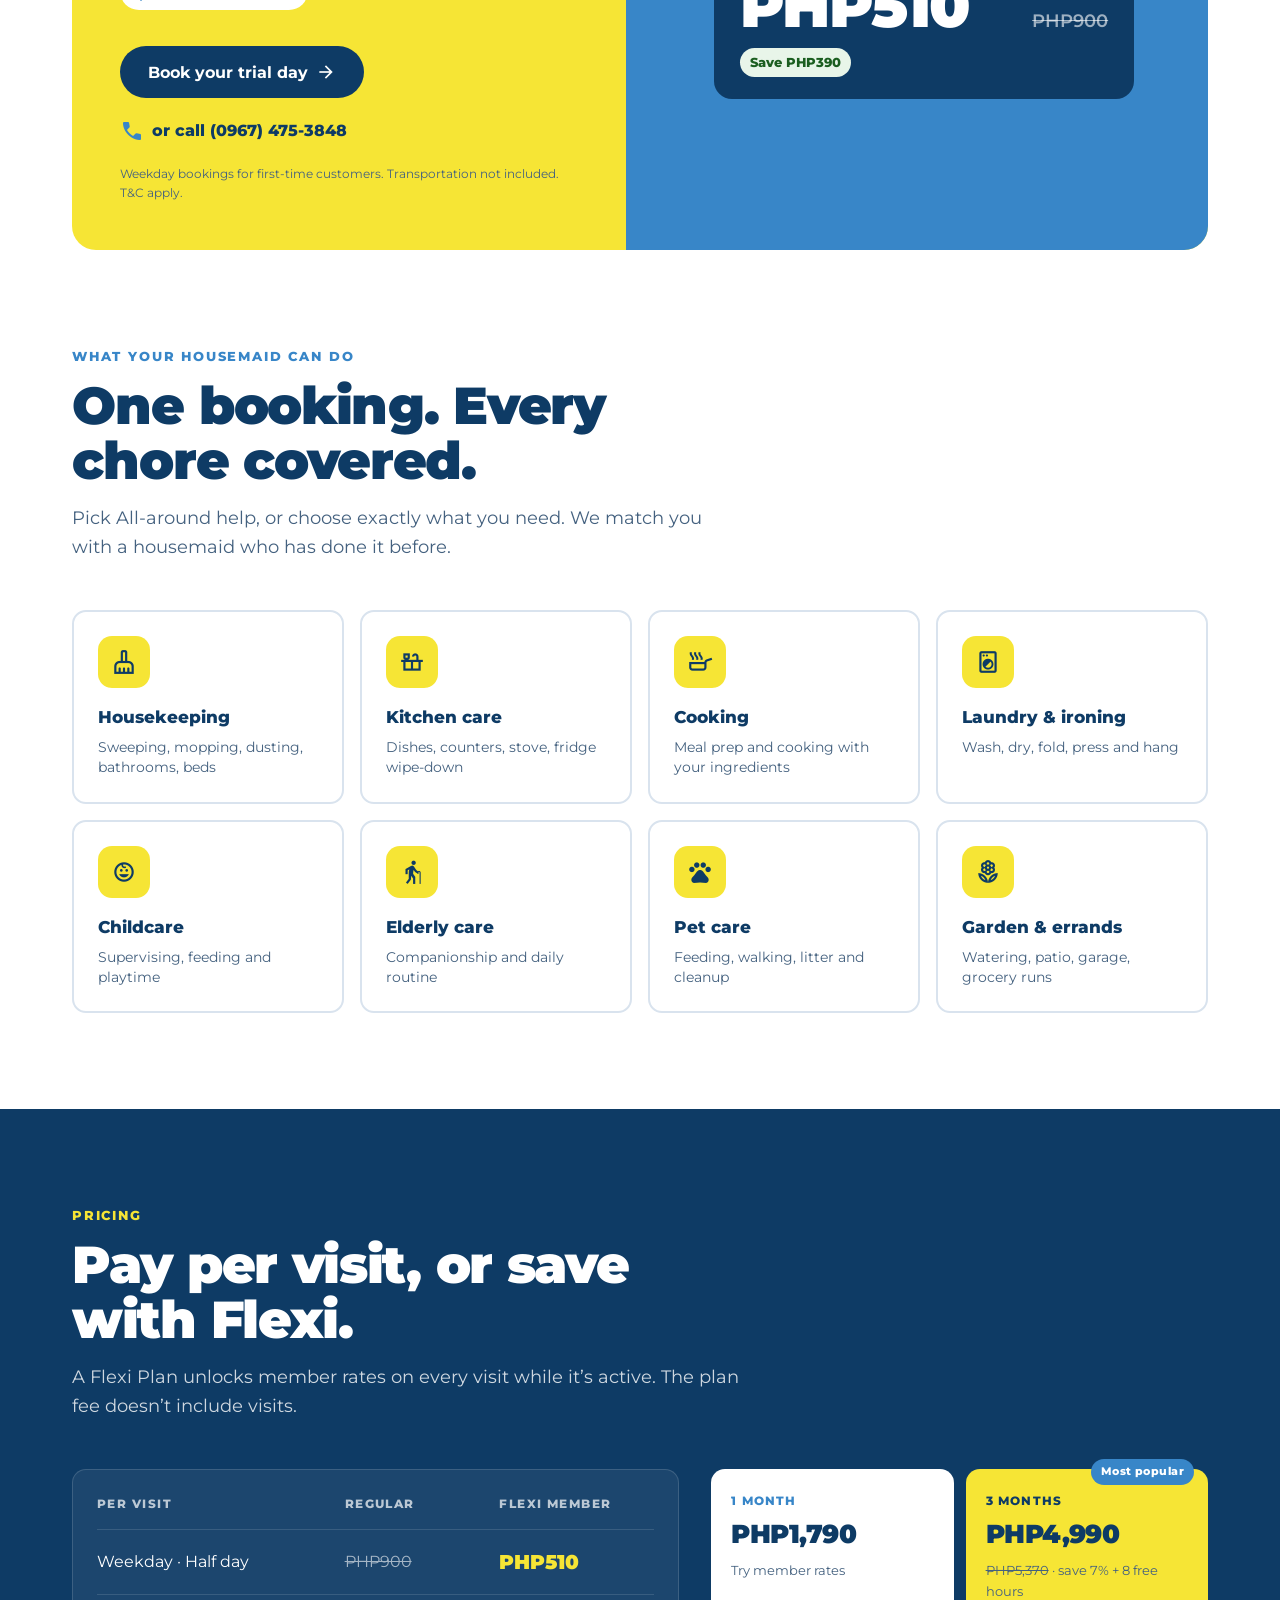
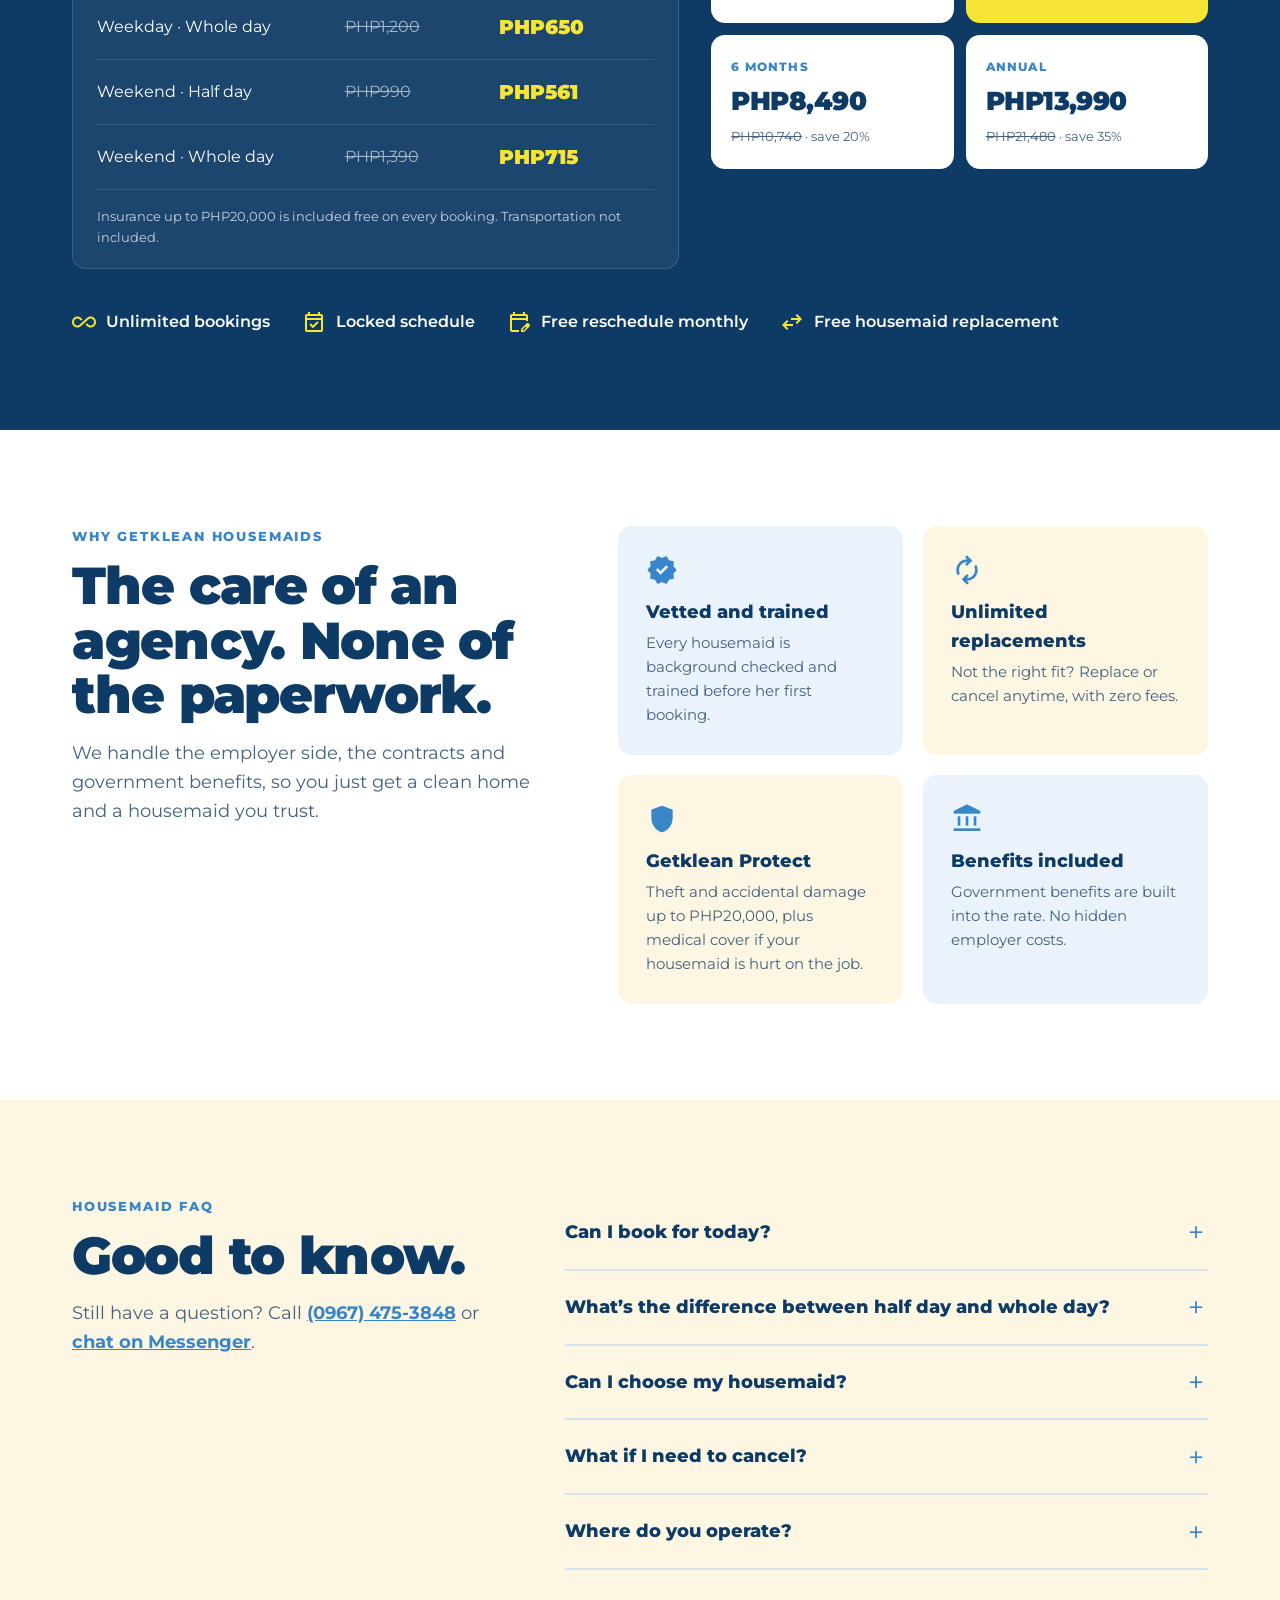
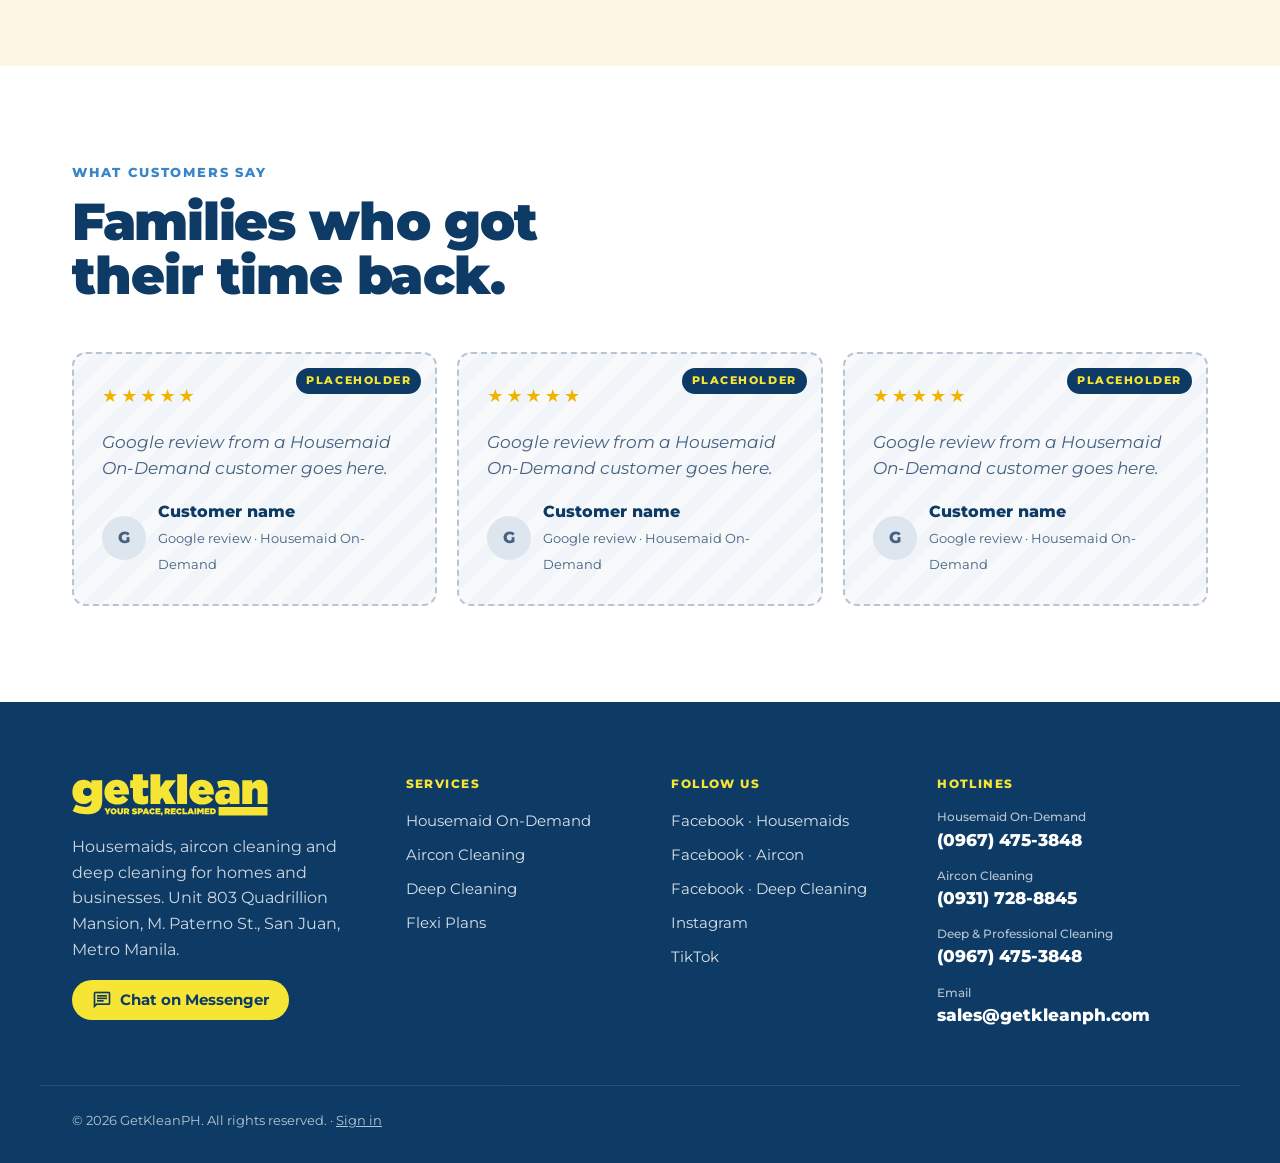
==== commit aa2765c7: "Logo: sharp vector SVGs extracted from the brand guidelines (on-blue, full colour, yellow) Co-Author" ====
--- a/index.html
+++ b/index.html
@@ -31,7 +31,7 @@
 
   <header class="top" id="top">
     <div class="container top-in">
-      <a href="./" class="brand" aria-label="Getklean home"><img src="brand/logo-on-blue.png" alt="Getklean · Your space, reclaimed" width="192" height="42"></a>
+      <a href="./" class="brand" aria-label="Getklean home"><img src="brand/logo-on-blue.svg" alt="Getklean · Your space, reclaimed" width="192" height="41"></a>
       <button class="menu-btn" aria-label="Open menu" aria-expanded="false" aria-controls="menu"><span class="ic">menu</span></button>
       <nav class="menu" id="menu" aria-label="Main">
         <div class="dd">
@@ -430,7 +430,7 @@
   <footer class="foot">
     <div class="container foot-in">
       <div class="foot-brand">
-        <img src="brand/logo-yellow.png" alt="Getklean" width="192" height="42">
+        <img src="brand/logo-yellow.svg" alt="Getklean" width="192" height="41">
         <p>Housemaids, aircon cleaning and deep cleaning for homes and businesses. Unit 803 Quadrillion Mansion, M. Paterno St., San Juan, Metro Manila.</p>
         <a class="btn yellow" href="https://m.me/getklean.housemaids" target="_blank" rel="noopener"><span class="ic">chat</span> Chat on Messenger</a>
       </div>
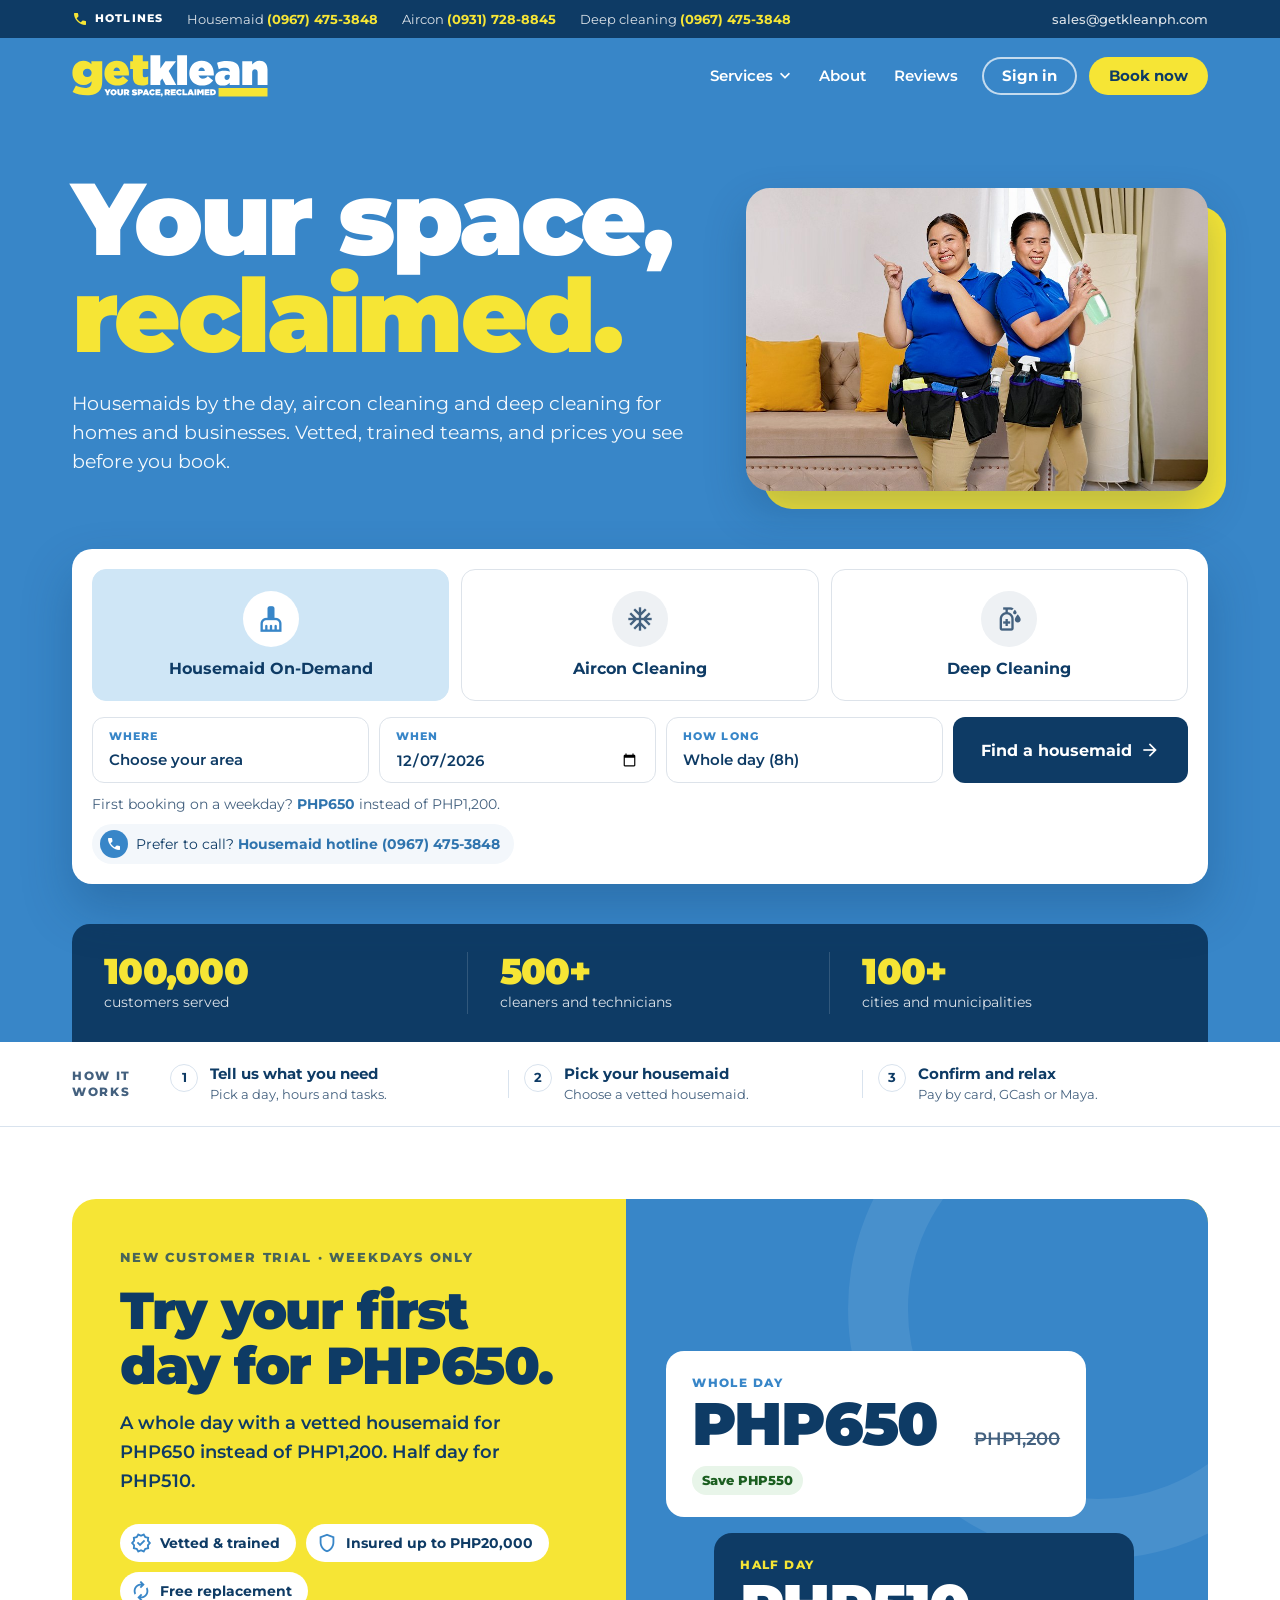
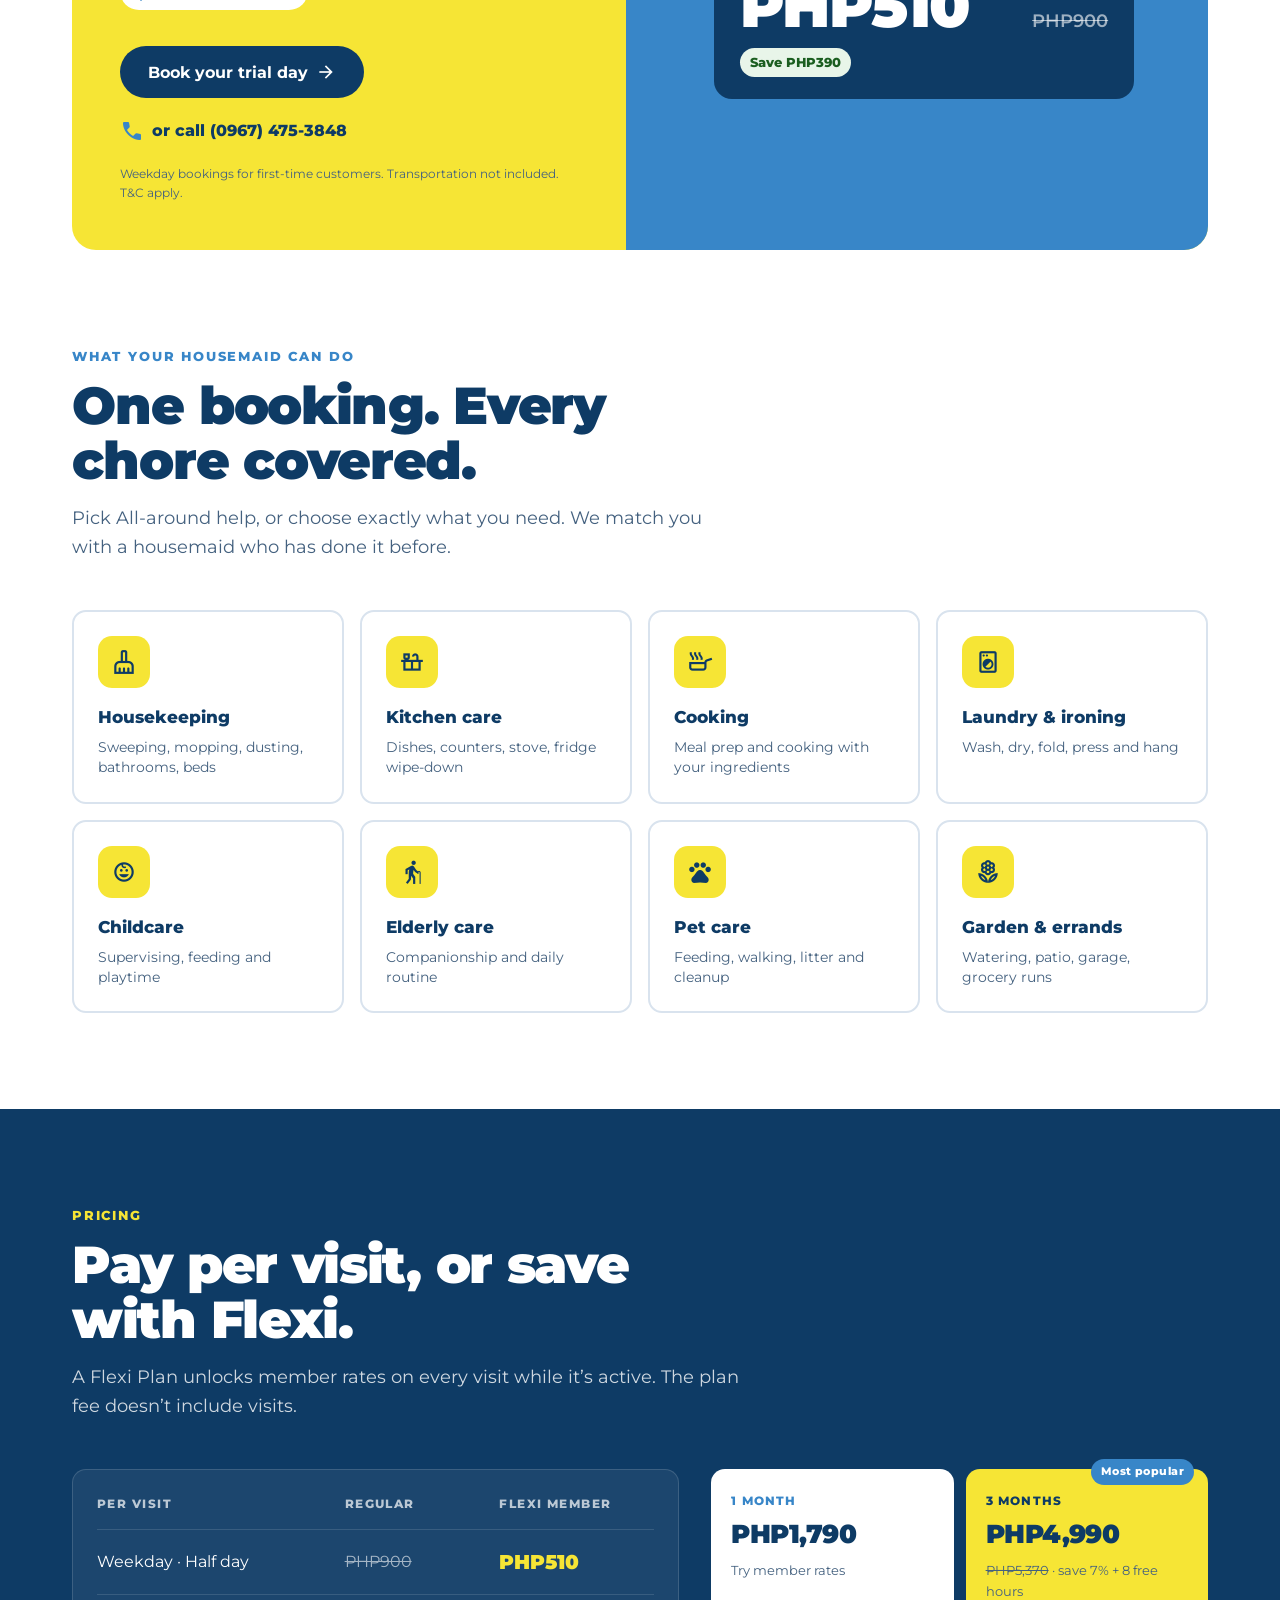
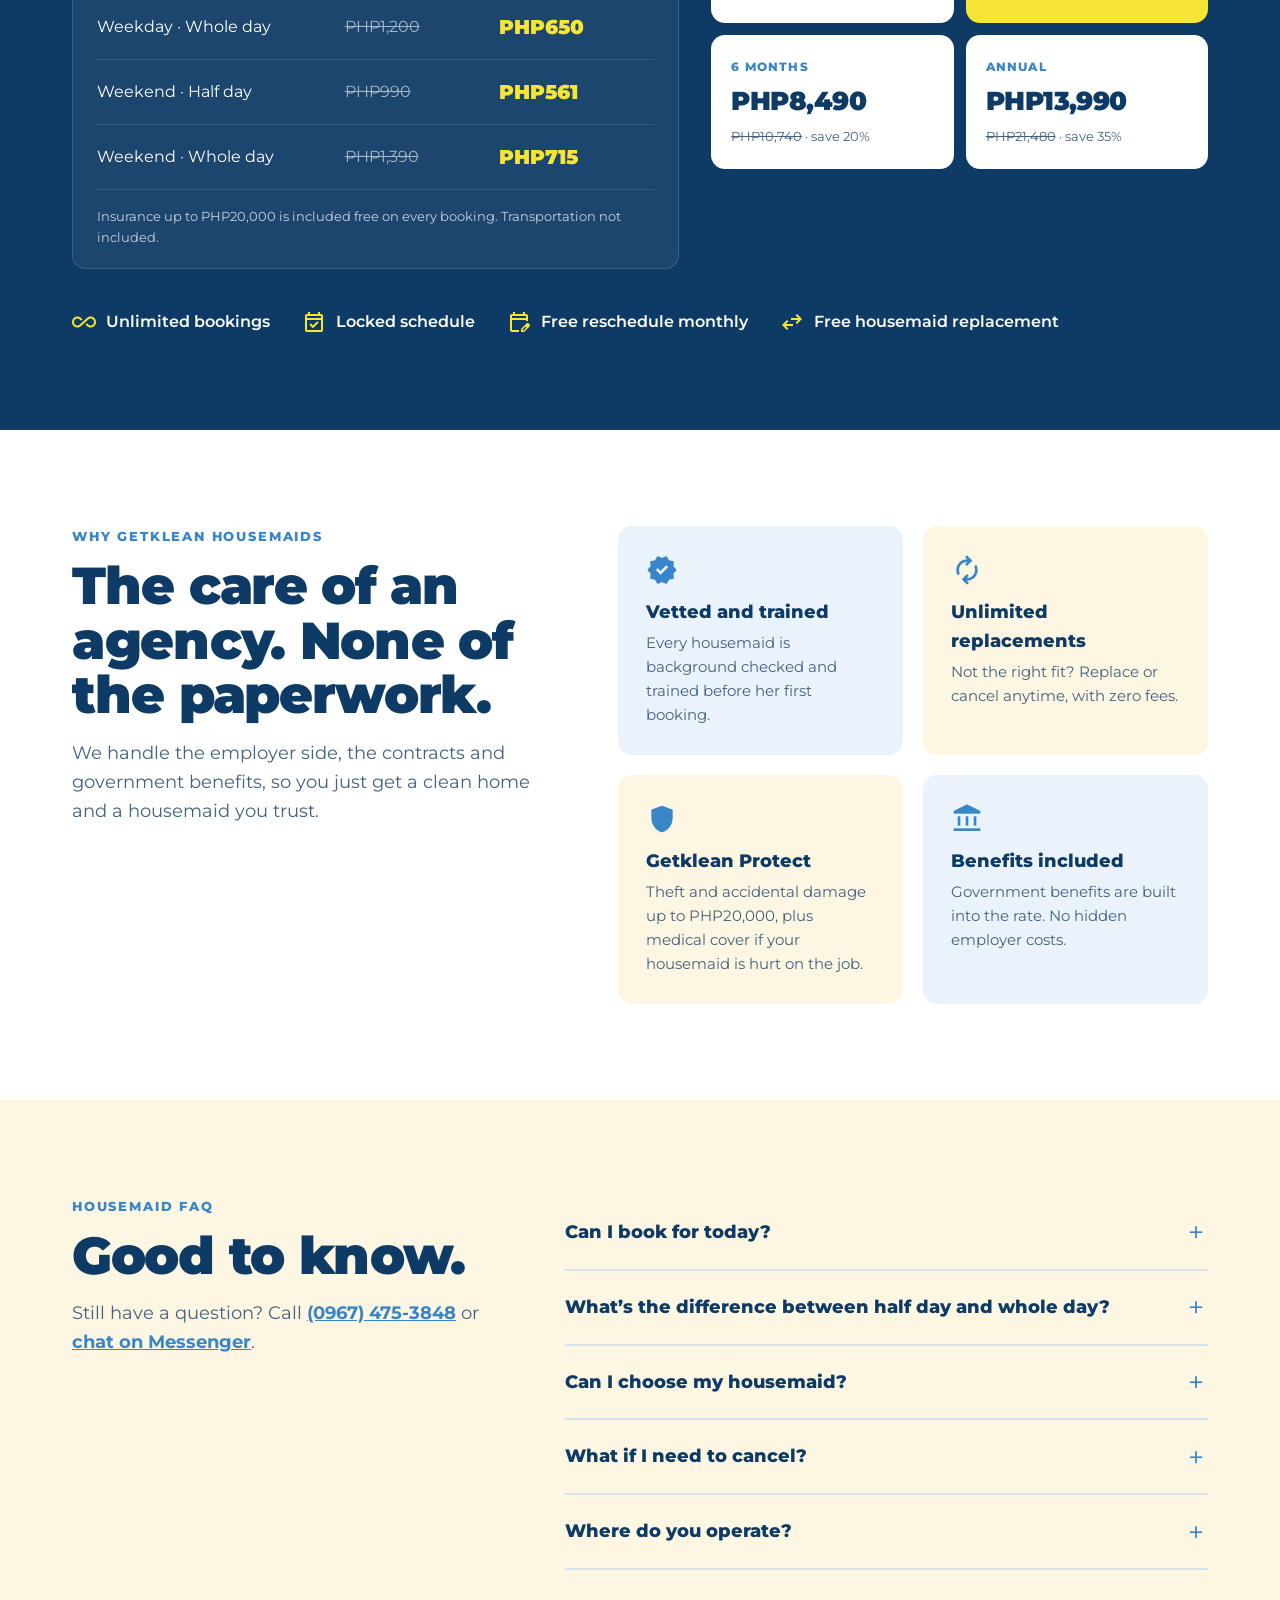
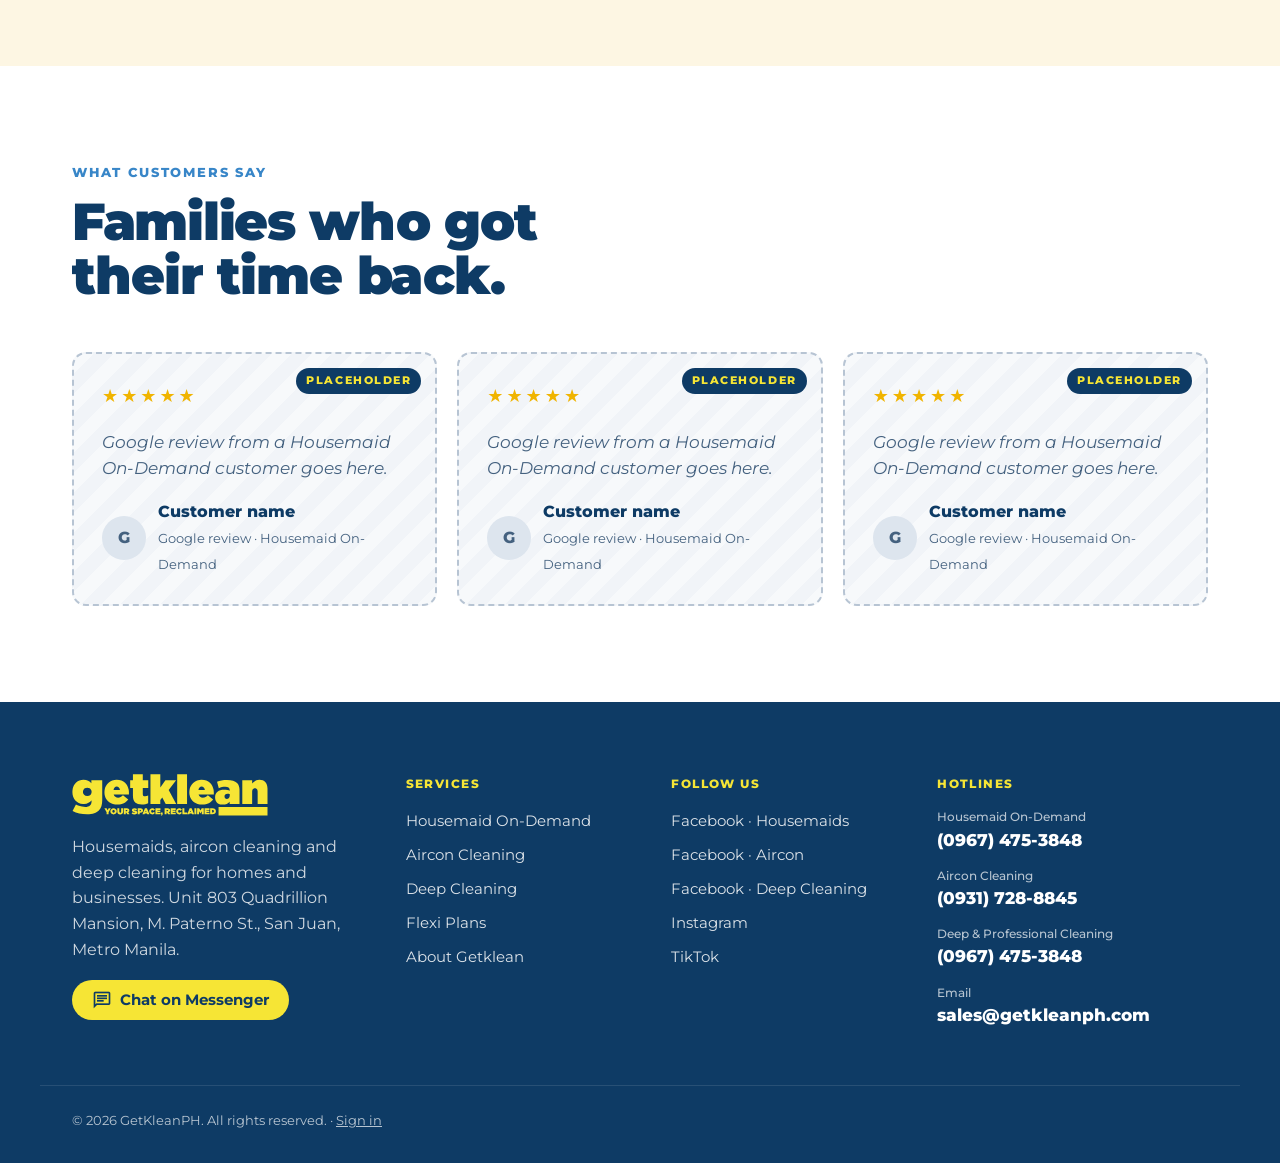
==== commit 3dfeb594: "About page (story, mission, services, team & video placeholders, clients, contact); About links in n" ====
--- a/index.html
+++ b/index.html
@@ -42,6 +42,7 @@
             <a href="#book-deep" data-unit-link="deep"><span class="ic">sanitizer</span><span><b>Deep Cleaning</b><small>Offices, restaurants, Airbnbs</small></span></a>
           </div>
         </div>
+        <a href="about">About</a>
         <a href="#reviews" data-sec-link="reviews">Reviews</a>
         <a class="btn ghost" href="app/#/sign-in">Sign in</a>
         <a class="btn yellow" href="#book">Book now</a>
@@ -434,7 +435,7 @@
         <p>Housemaids, aircon cleaning and deep cleaning for homes and businesses. Unit 803 Quadrillion Mansion, M. Paterno St., San Juan, Metro Manila.</p>
         <a class="btn yellow" href="https://m.me/getklean.housemaids" target="_blank" rel="noopener"><span class="ic">chat</span> Chat on Messenger</a>
       </div>
-      <nav aria-label="Services"><p>Services</p><a href="#book-housemaid" data-unit-link="housemaid">Housemaid On-Demand</a><a href="#book-aircon" data-unit-link="aircon">Aircon Cleaning</a><a href="#book-deep" data-unit-link="deep">Deep Cleaning</a><a href="app/#/book/plan">Flexi Plans</a></nav>
+      <nav aria-label="Services"><p>Services</p><a href="#book-housemaid" data-unit-link="housemaid">Housemaid On-Demand</a><a href="#book-aircon" data-unit-link="aircon">Aircon Cleaning</a><a href="#book-deep" data-unit-link="deep">Deep Cleaning</a><a href="app/#/book/plan">Flexi Plans</a><a href="about">About Getklean</a></nav>
       <nav aria-label="Follow us"><p>Follow us</p><a href="https://www.facebook.com/getklean.housemaids" target="_blank" rel="noopener">Facebook · Housemaids</a><a href="https://www.facebook.com/getkleanaircon" target="_blank" rel="noopener">Facebook · Aircon</a><a href="https://www.facebook.com/getkleanhomecleaning" target="_blank" rel="noopener">Facebook · Deep Cleaning</a><a href="https://www.instagram.com/getkleanofficial" target="_blank" rel="noopener">Instagram</a><a href="https://www.tiktok.com/@getkleanofficial" target="_blank" rel="noopener">TikTok</a></nav>
       <div class="foot-hot"><p>Hotlines</p>
         <a href="tel:+639674753848"><small>Housemaid On-Demand</small>(0967) 475-3848</a>
--- a/site.css
+++ b/site.css
@@ -689,3 +689,60 @@
 .hs-k { color: var(--ink-2); }
 .hs-n, .hs-steps li:nth-child(2) .hs-n, .hs-steps li:nth-child(3) .hs-n { background: none; color: var(--navy); border: 1.5px solid var(--line); font-weight: 700; font-size: 13px; width: 28px; height: 28px; }
 .hs-steps b { font-weight: 700; }
+
+/* ===== About page ===== */
+.menu > a.active { background: rgba(255,255,255,.16); }
+.about-hero { padding-bottom: 0; }
+.about-hero .display.sm { margin-top: 8px; }
+.about-hero .lead { max-width: 60ch; }
+.video-ph { position: relative; margin-top: 40px; aspect-ratio: 16 / 9; border-radius: 22px; background: repeating-linear-gradient(135deg, #0e3b65 0 22px, #123f6b 22px 44px); border: 2px dashed rgba(255,255,255,.35); display: flex; flex-direction: column; align-items: center; justify-content: center; gap: 10px; text-align: center; color: rgba(255,255,255,.8); padding: 24px; box-shadow: 0 24px 50px rgba(14,59,101,.3); }
+.video-ph .ph-tag { position: absolute; top: 18px; left: 18px; background: var(--yellow); color: var(--navy); }
+.vp-play { width: 84px; height: 84px; border-radius: 50%; background: var(--yellow); color: var(--navy); display: grid; place-items: center; }
+.vp-play .ic { font-size: 48px; }
+.video-ph .ph-t { color: var(--white); }
+.video-ph .ph-s { color: rgba(255,255,255,.7); }
+.about-hero .stats { margin-top: 40px; }
+.story { display: grid; grid-template-columns: .9fr 1.1fr; gap: 64px; align-items: start; }
+.story-copy { display: flex; flex-direction: column; gap: 16px; font-size: 18px; color: var(--ink-2); line-height: 1.65; }
+.units3 { display: grid; grid-template-columns: repeat(3, minmax(0, 1fr)); gap: 20px; margin-top: 40px; }
+.u3 { background: var(--white); border-radius: var(--r); padding: 28px; text-decoration: none; color: var(--navy); display: flex; flex-direction: column; gap: 10px; border: 2px solid transparent; transition: border-color .15s, transform .15s; }
+.u3:hover { border-color: var(--blue); transform: translateY(-2px); }
+.u3-ic { width: 52px; height: 52px; border-radius: 14px; background: var(--yellow); display: grid; place-items: center; }
+.u3-ic .ic { font-size: 28px; }
+.u3 b { font-weight: 800; font-size: 20px; }
+.u3 p { color: var(--ink-2); flex: 1; }
+.u3-go { display: inline-flex; align-items: center; gap: 6px; font-weight: 700; color: var(--blue); }
+.u3-go .ic { font-size: 18px; }
+.about-photo { margin: 40px 0 0; }
+.about-photo img { width: 100%; max-height: 520px; object-fit: cover; border-radius: 22px; }
+.team { display: grid; grid-template-columns: repeat(4, minmax(0, 1fr)); gap: 20px; margin-top: 40px; }
+.team li { display: flex; flex-direction: column; gap: 4px; }
+.tm-ph { position: relative; aspect-ratio: 4 / 5; border-radius: var(--r); background: repeating-linear-gradient(135deg, #f4f7fa 0 16px, #eef2f6 16px 32px); border: 2px dashed #b7c4d3; display: grid; place-items: center; margin-bottom: 10px; }
+.tm-ph > .ic { font-size: 56px; color: #9fb0c3; }
+.tm-ph .ph-tag { position: absolute; top: 10px; left: 10px; }
+.team b { font-weight: 800; font-size: 17px; }
+.team small { color: var(--ink-2); }
+.visit { display: grid; grid-template-columns: 1fr 1fr; gap: 48px; align-items: center; }
+.visit .btn { margin-top: 28px; }
+.visit-lines { display: grid; grid-template-columns: 1fr 1fr; gap: 14px; }
+.visit-lines a { display: flex; flex-direction: column; background: rgba(255,255,255,.06); border: 1px solid rgba(255,255,255,.14); border-radius: var(--r); padding: 18px 20px; color: var(--white); text-decoration: none; font-weight: 800; font-size: 19px; }
+.visit-lines a:hover { border-color: var(--yellow); }
+.visit-lines small { font-weight: 500; font-size: 12.5px; opacity: .7; }
+@media (max-width: 900px) {
+  .story, .visit { grid-template-columns: 1fr; gap: 20px; }
+  .units3 { grid-template-columns: 1fr; }
+  .team { grid-template-columns: repeat(2, minmax(0, 1fr)); }
+}
+@media (max-width: 700px) {
+  .video-ph { margin-top: 24px; border-radius: 16px; }
+  .vp-play { width: 60px; height: 60px; } .vp-play .ic { font-size: 34px; }
+  .video-ph .ph-s { font-size: 12px; }
+  .story-copy { font-size: 16px; }
+  .units3 { margin-top: 24px; gap: 10px; }
+  .u3 { padding: 18px; }
+  .about-photo { margin-top: 24px; }
+  .team { gap: 12px; margin-top: 24px; }
+  .visit-lines { grid-template-columns: 1fr; }
+  .visit-lines a { font-size: 17px; padding: 14px 16px; }
+  .visit .btn { width: 100%; }
+}
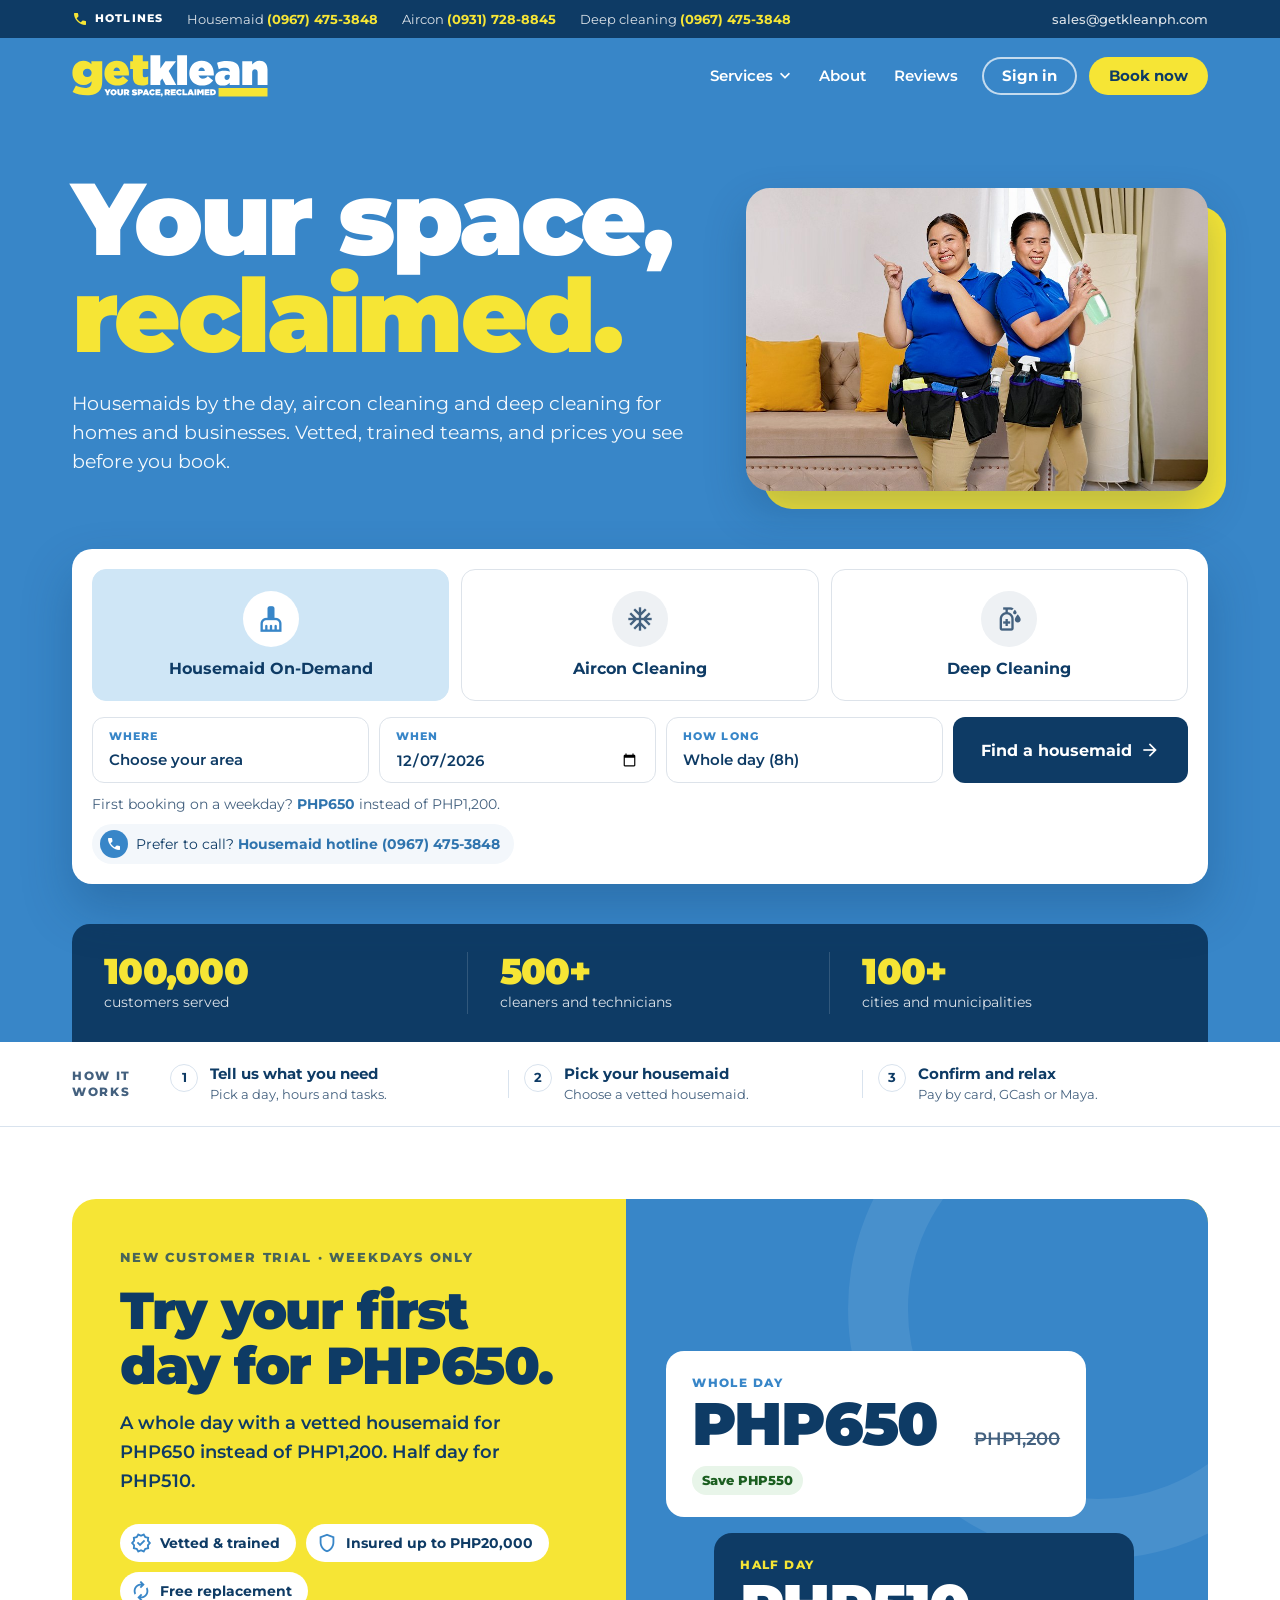
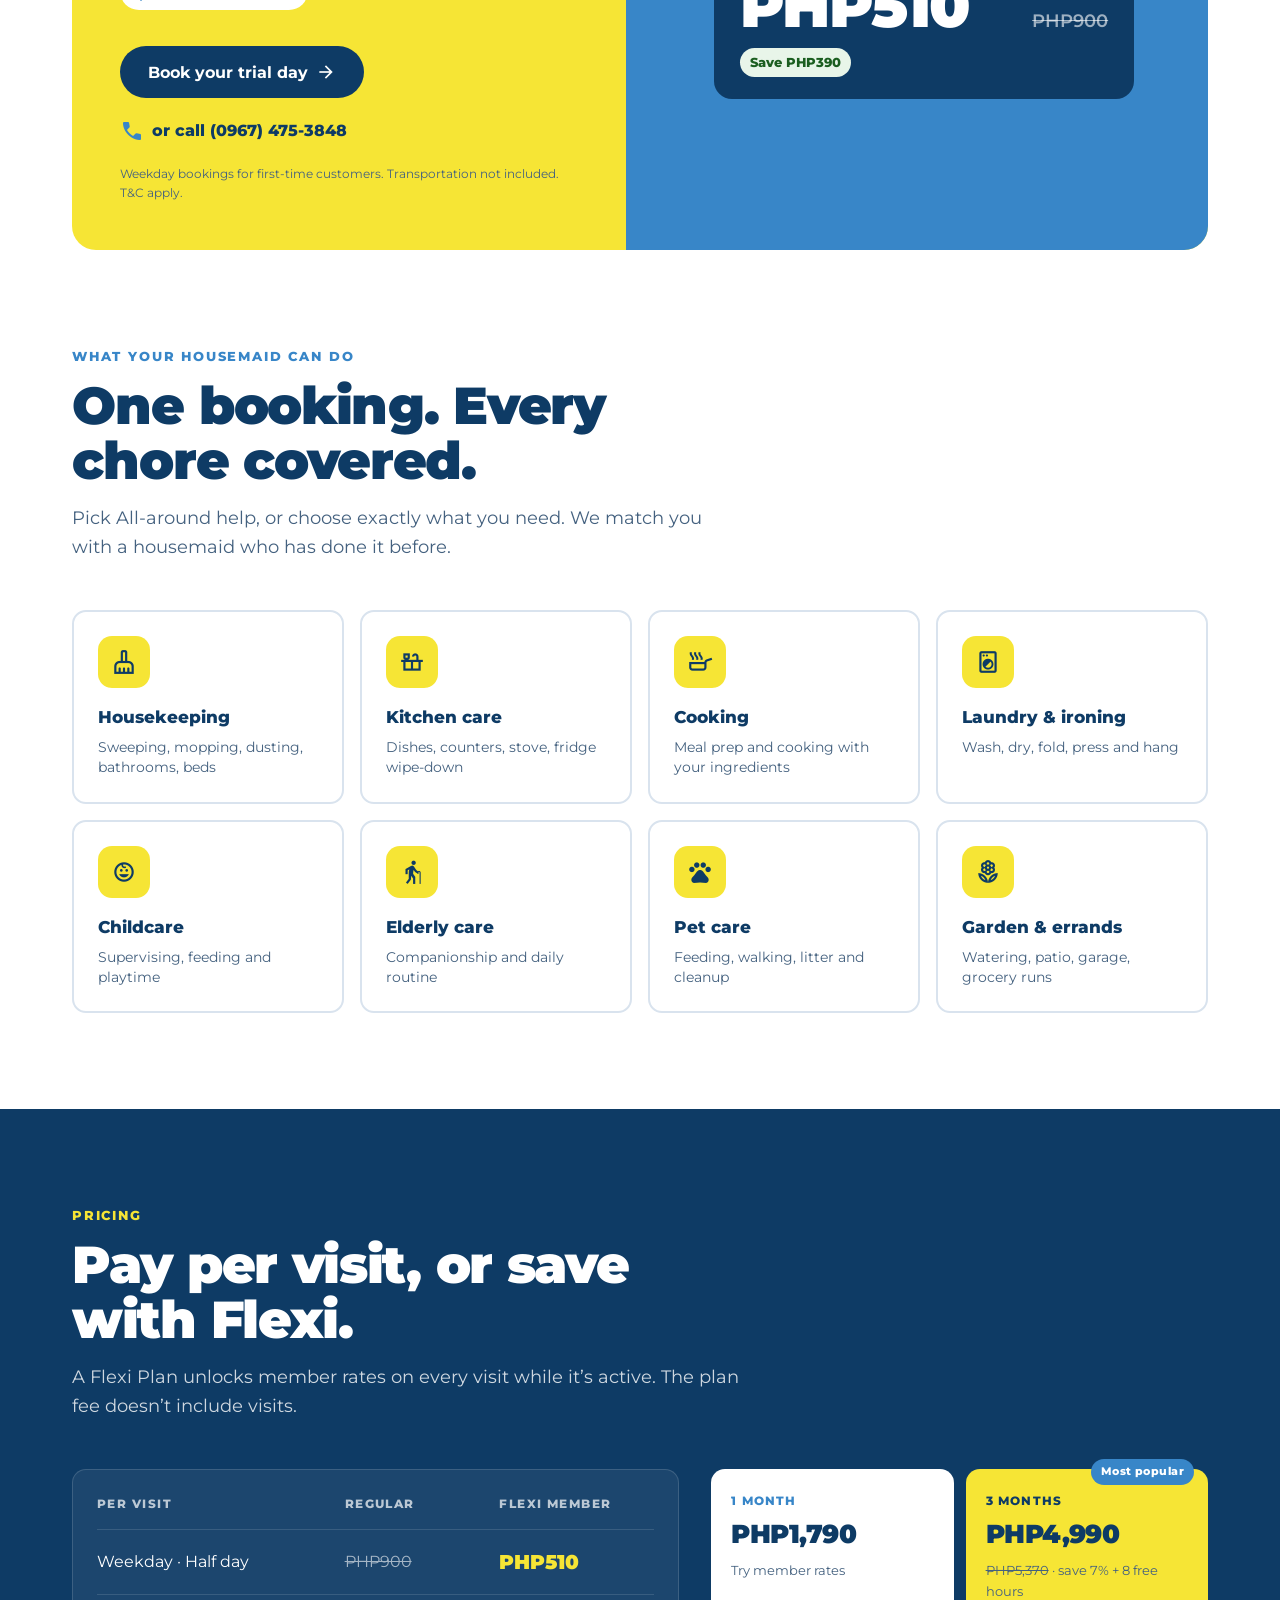
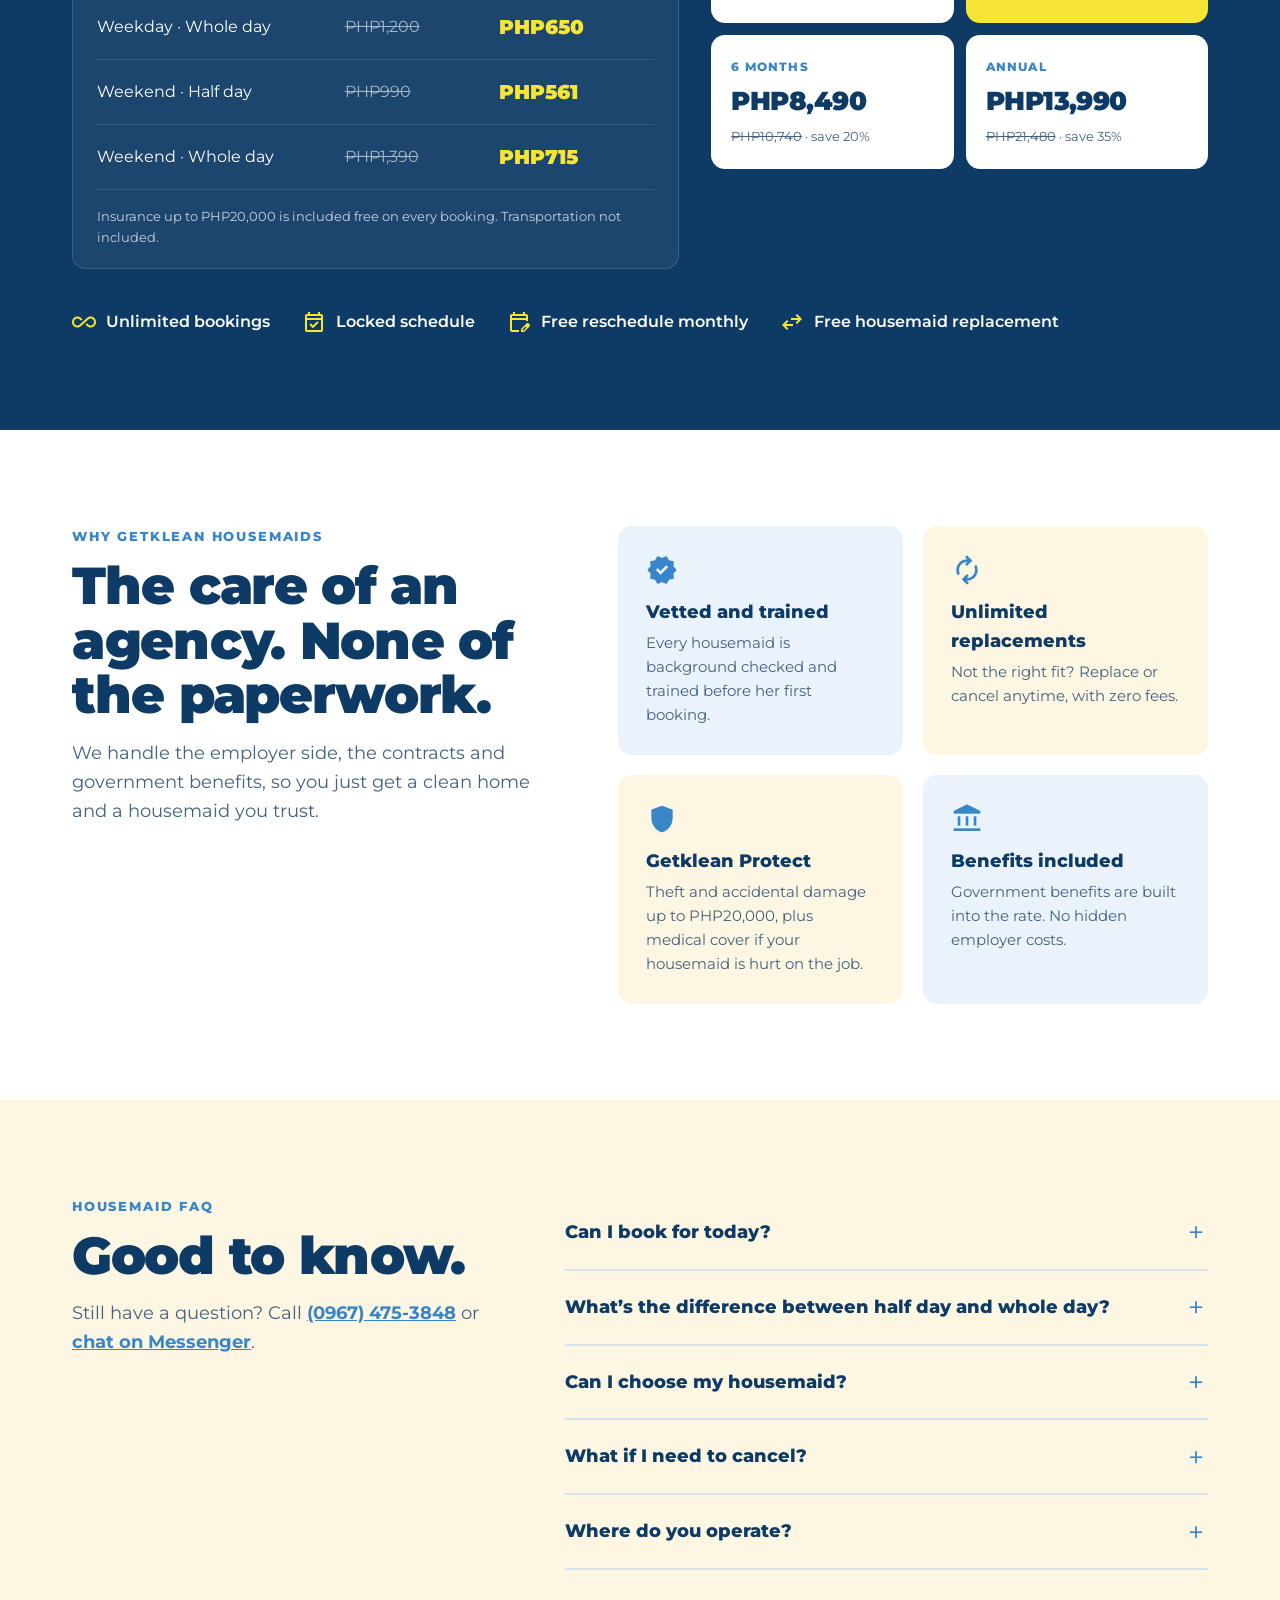
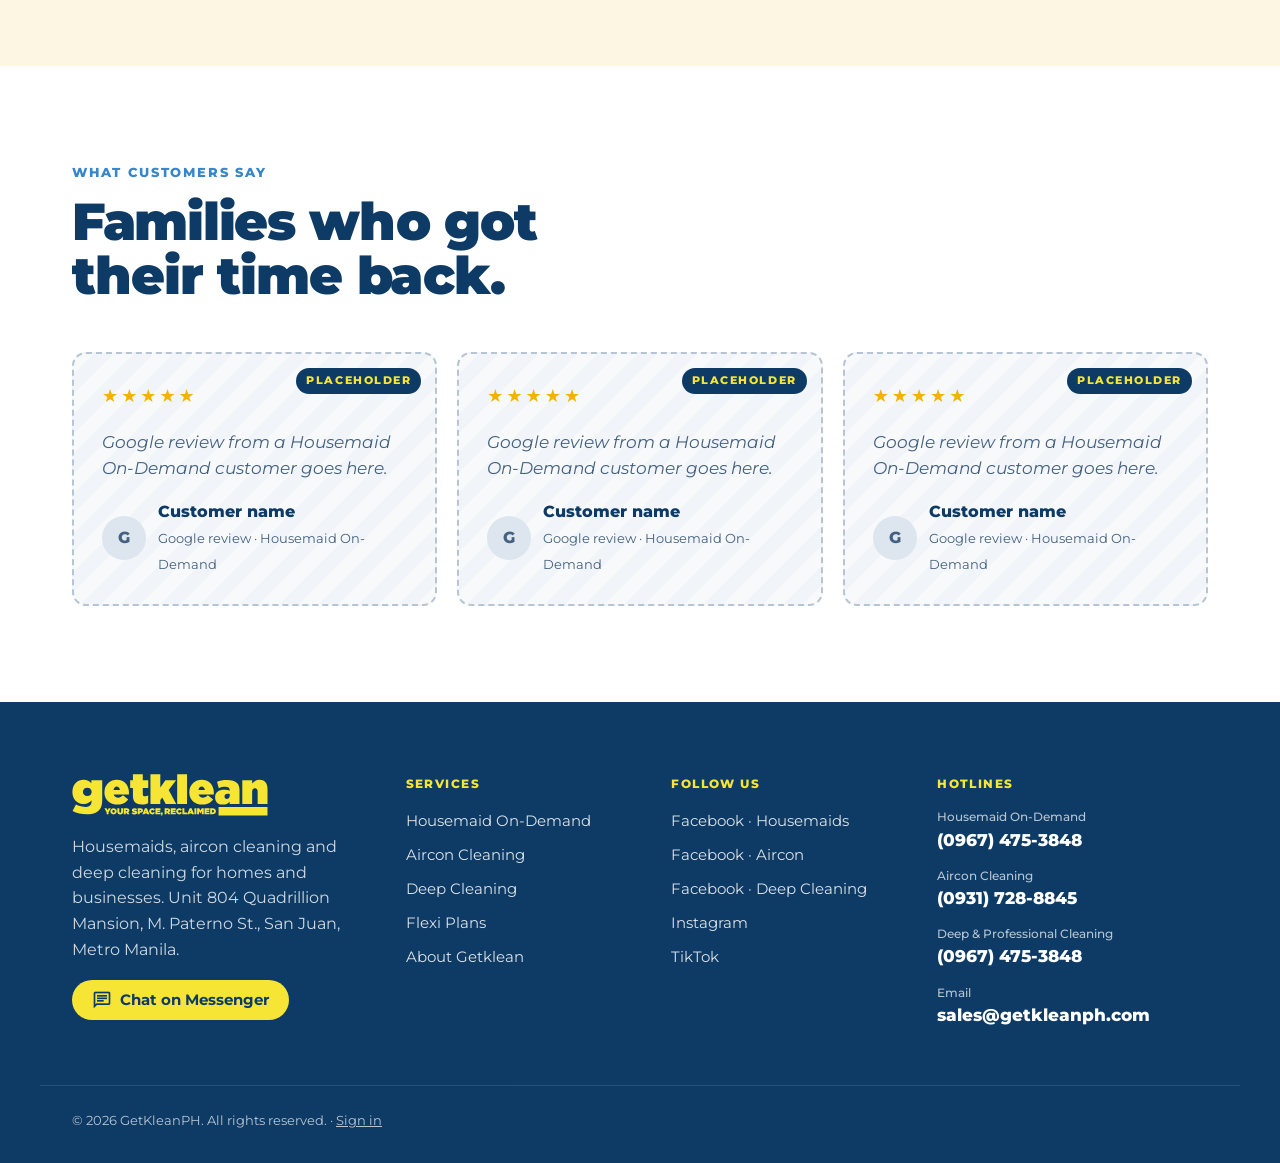
==== commit 226ce813: "Office address: Unit 804 Co-Authored-By: Claude Opus 5.5 <noreply@anthropic.com> Claude-Session: htt" ====
--- a/index.html
+++ b/index.html
@@ -432,7 +432,7 @@
     <div class="container foot-in">
       <div class="foot-brand">
         <img src="brand/logo-yellow.svg" alt="Getklean" width="192" height="41">
-        <p>Housemaids, aircon cleaning and deep cleaning for homes and businesses. Unit 803 Quadrillion Mansion, M. Paterno St., San Juan, Metro Manila.</p>
+        <p>Housemaids, aircon cleaning and deep cleaning for homes and businesses. Unit 804 Quadrillion Mansion, M. Paterno St., San Juan, Metro Manila.</p>
         <a class="btn yellow" href="https://m.me/getklean.housemaids" target="_blank" rel="noopener"><span class="ic">chat</span> Chat on Messenger</a>
       </div>
       <nav aria-label="Services"><p>Services</p><a href="#book-housemaid" data-unit-link="housemaid">Housemaid On-Demand</a><a href="#book-aircon" data-unit-link="aircon">Aircon Cleaning</a><a href="#book-deep" data-unit-link="deep">Deep Cleaning</a><a href="app/#/book/plan">Flexi Plans</a><a href="about">About Getklean</a></nav>
